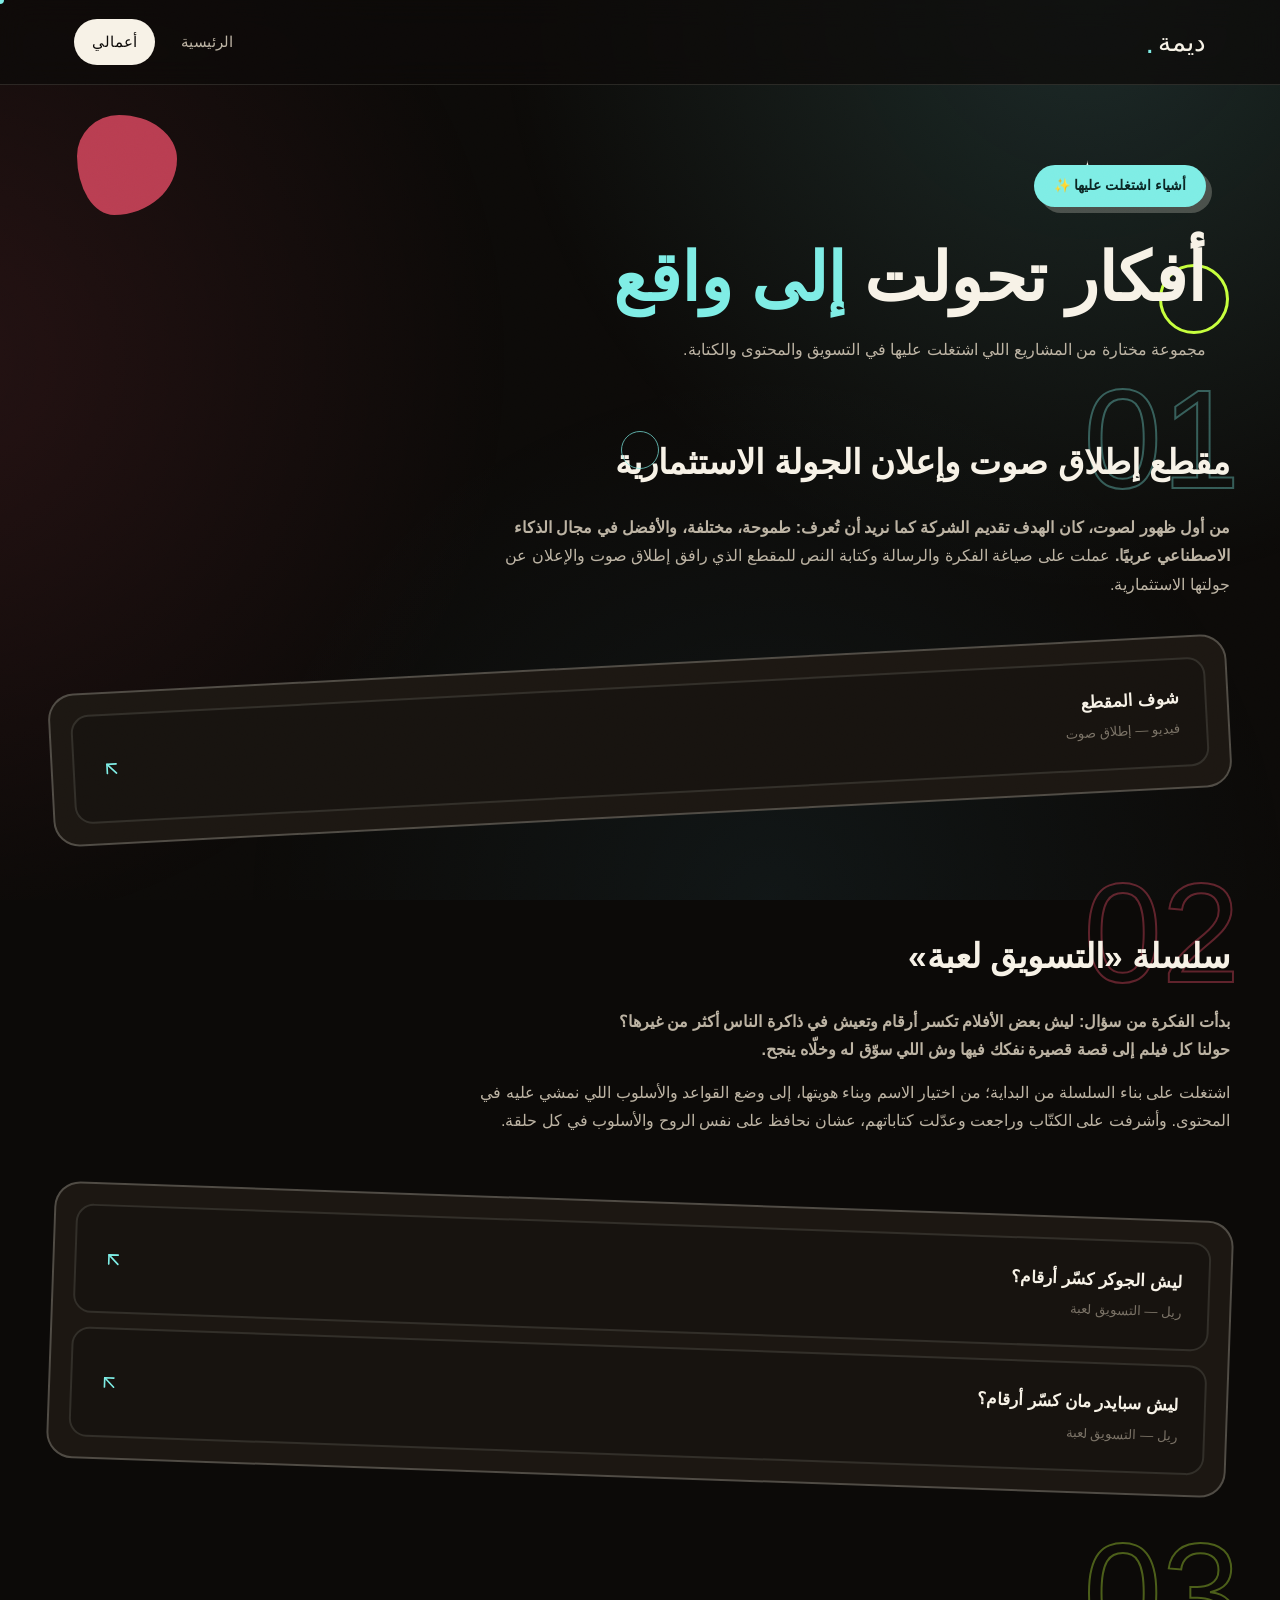
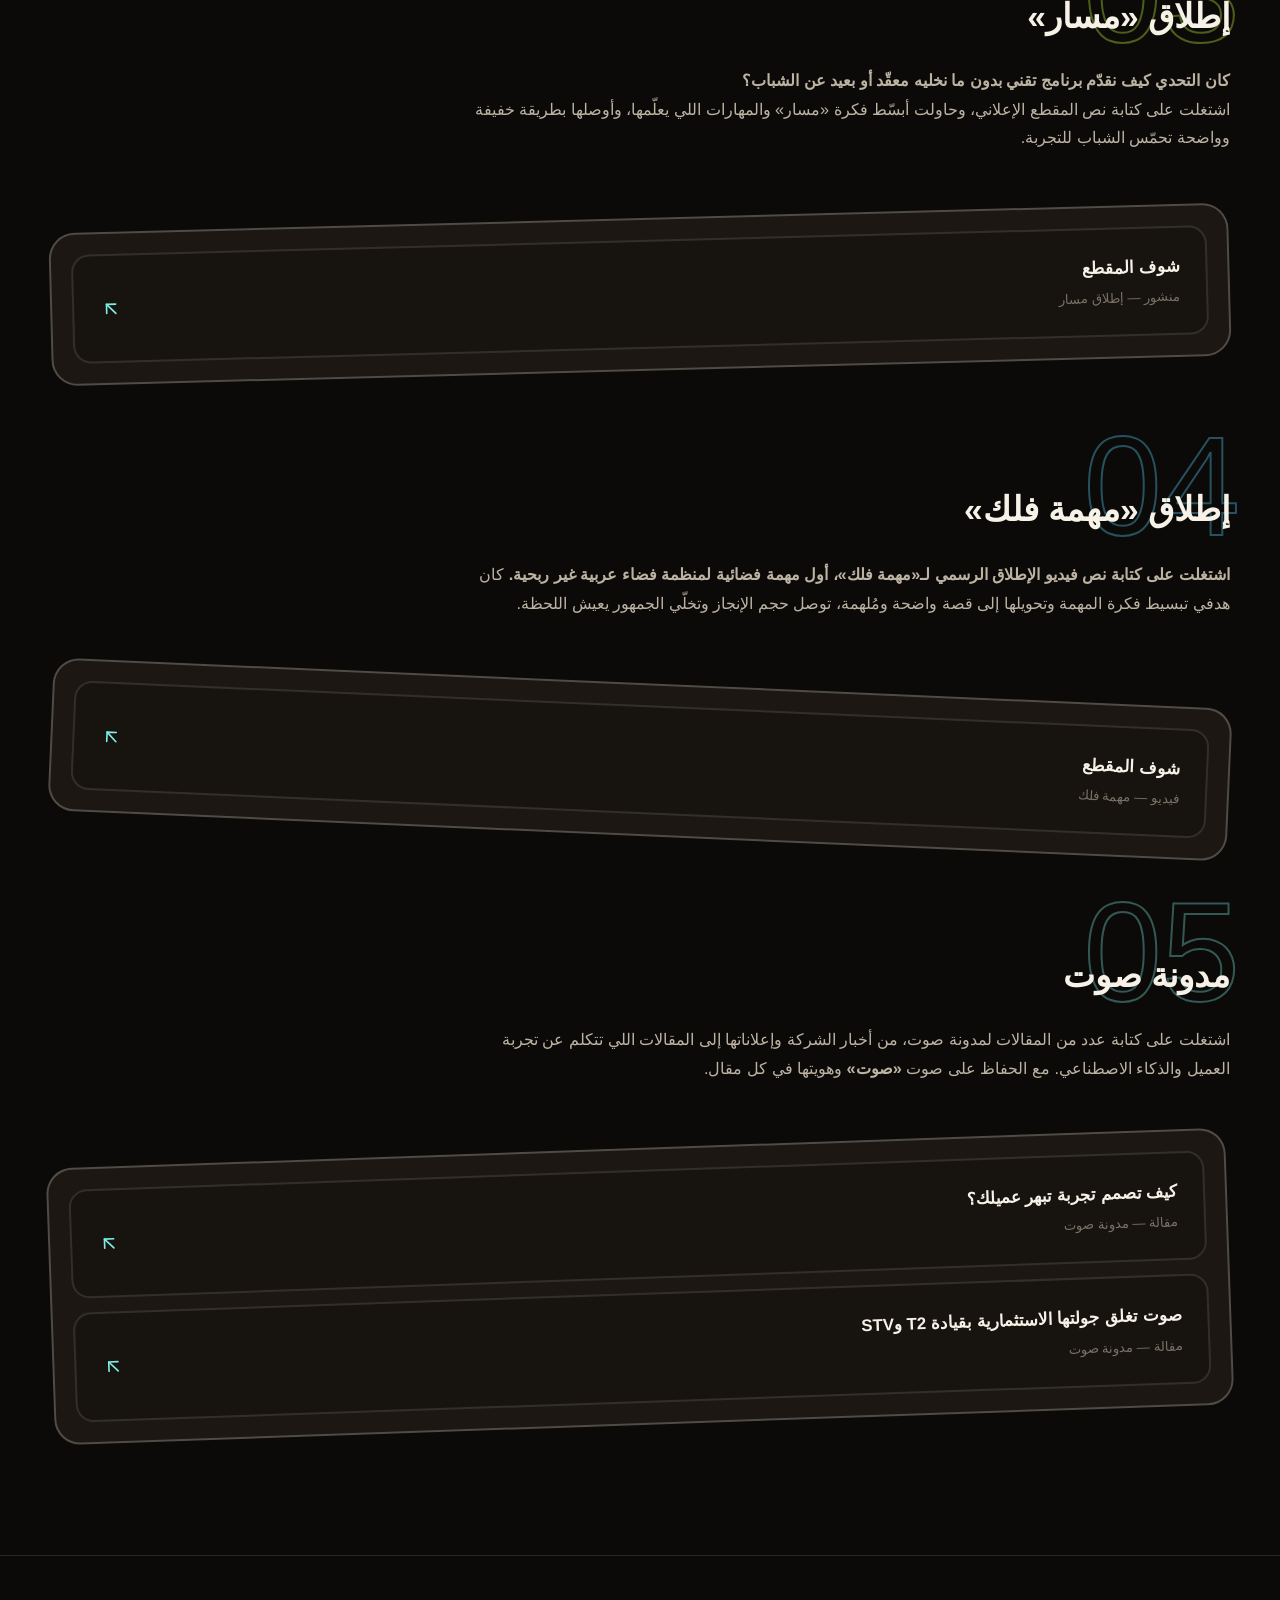
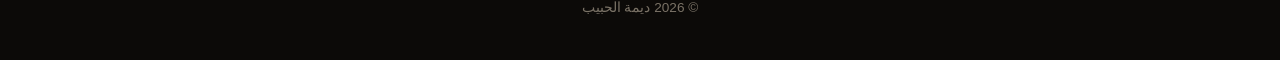
==== projects.html @ 854981ee "Add files via upload" ====
<!DOCTYPE html>
<html lang="ar" dir="rtl">
<head>
  <meta charset="UTF-8" />
  <meta name="viewport" content="width=device-width, initial-scale=1.0" />
  <title>أعمالي — ديمة الحبيب</title>
  <meta name="description" content="أشياء اشتغلت عليها — أعمال ومشاريع ديمة الحبيب في التسويق والمحتوى." />
  <link rel="stylesheet" href="css/style.css" />
</head>
<body>

  <nav class="site-nav">
    <div class="container">
      <a href="index.html" class="brand">ديمة<span class="dot">.</span></a>
      <div class="nav-links">
        <a href="index.html">الرئيسية</a>
        <a href="projects.html" class="active">أعمالي</a>
      </div>
    </div>
  </nav>

  <header class="page-header">
    <div class="shape-layer">
      <div class="shape-wrap" data-depth="16" style="top:10%; inset-inline-end:6%;">
        <div class="shape shape-blob" style="width:100px;height:100px;background:var(--pink);opacity:.7;"></div>
      </div>
      <div class="shape-wrap" data-depth="-12" style="top:60%; inset-inline-start:4%;">
        <div class="shape shape-ring" style="width:70px;height:70px;color:var(--lime);"></div>
      </div>
      <div class="shape-wrap" data-depth="20" style="top:20%; inset-inline-start:14%;">
        <div class="shape shape-star" style="font-family:'Handcrafts',sans-serif; font-size:2rem; color:var(--gold);">✦</div>
      </div>
    </div>
    <div class="container">
      <div class="eyebrow reveal">أشياء اشتغلت عليها ✨</div>
      <h1 class="reveal">أفكار تحولت <span class="accent-word">إلى واقع</span></h1>
      <p class="reveal">مجموعة مختارة من المشاريع اللي اشتغلت عليها في التسويق والمحتوى والكتابة.</p>
    </div>
  </header>

  <main class="projects-list container">

    <!-- 1: صوت launch -->
    <article class="project-card reveal">
      <span class="project-index">01</span>
      <div class="project-body">
        <h2 class="project-title">مقطع إطلاق صوت وإعلان الجولة الاستثمارية</h2>
        <p class="project-desc"><strong>من أول ظهور لصوت، كان الهدف تقديم الشركة كما نريد أن تُعرف: طموحة، مختلفة، والأفضل في مجال الذكاء الاصطناعي عربيًا.</strong> عملت على صياغة الفكرة والرسالة وكتابة النص للمقطع الذي رافق إطلاق صوت والإعلان عن جولتها الاستثمارية.</p>
      </div>
      <div class="embed-frame">
        <div class="link-cards">
          <a class="link-card" href="https://youtu.be/bXi3YapOhQ0" target="_blank" rel="noopener">
            <div>
              <div class="link-title">شوف المقطع</div>
              <div class="link-label">فيديو — إطلاق صوت</div>
            </div>
            <svg class="link-icon" viewBox="0 0 24 24" fill="none" stroke="currentColor" stroke-width="1.8" stroke-linecap="round" stroke-linejoin="round"><path d="M7 17 17 7"/><path d="M7 7h10v10"/></svg>
          </a>
        </div>
      </div>
    </article>

    <!-- 2: التسويق لعبة -->
    <article class="project-card reveal">
      <span class="project-index">02</span>
      <div class="project-body">
        <h2 class="project-title">سلسلة «التسويق لعبة»</h2>
        <p class="project-desc"><strong>بدأت الفكرة من سؤال: ليش بعض الأفلام تكسر أرقام وتعيش في ذاكرة الناس أكثر من غيرها؟<br />حولنا كل فيلم إلى قصة قصيرة نفكك فيها وش اللي سوّق له وخلّاه ينجح.</strong></p>
        <p class="project-desc">اشتغلت على بناء السلسلة من البداية؛ من اختيار الاسم وبناء هويتها، إلى وضع القواعد والأسلوب اللي نمشي عليه في المحتوى. وأشرفت على الكتّاب وراجعت وعدّلت كتاباتهم، عشان نحافظ على نفس الروح والأسلوب في كل حلقة.</p>
      </div>
      <div class="embed-frame">
        <div class="link-cards">
          <a class="link-card" href="https://www.instagram.com/makhrajsa/reel/DW60jWRjCCx/" target="_blank" rel="noopener">
            <div>
              <div class="link-title">ليش الجوكر كسّر أرقام؟</div>
              <div class="link-label">ريل — التسويق لعبة</div>
            </div>
            <svg class="link-icon" viewBox="0 0 24 24" fill="none" stroke="currentColor" stroke-width="1.8" stroke-linecap="round" stroke-linejoin="round"><path d="M7 17 17 7"/><path d="M7 7h10v10"/></svg>
          </a>
          <a class="link-card" href="https://www.instagram.com/reel/DYsIWjMstiy/" target="_blank" rel="noopener">
            <div>
              <div class="link-title">ليش سبايدر مان كسّر أرقام؟</div>
              <div class="link-label">ريل — التسويق لعبة</div>
            </div>
            <svg class="link-icon" viewBox="0 0 24 24" fill="none" stroke="currentColor" stroke-width="1.8" stroke-linecap="round" stroke-linejoin="round"><path d="M7 17 17 7"/><path d="M7 7h10v10"/></svg>
          </a>
        </div>
      </div>
    </article>

    <!-- 3: مسار -->
    <article class="project-card reveal">
      <span class="project-index">03</span>
      <div class="project-body">
        <h2 class="project-title">إطلاق «مسار»</h2>
        <p class="project-desc"><strong>كان التحدي كيف نقدّم برنامج تقني بدون ما نخليه معقّد أو بعيد عن الشباب؟</strong><br />اشتغلت على كتابة نص المقطع الإعلاني، وحاولت أبسّط فكرة «مسار» والمهارات اللي يعلّمها، وأوصلها بطريقة خفيفة وواضحة تحمّس الشباب للتجربة.</p>
      </div>
      <div class="embed-frame">
        <div class="link-cards">
          <a class="link-card" href="https://x.com/devWithSANI/status/1844779348592648451" target="_blank" rel="noopener">
            <div>
              <div class="link-title">شوف المقطع</div>
              <div class="link-label">منشور — إطلاق مسار</div>
            </div>
            <svg class="link-icon" viewBox="0 0 24 24" fill="none" stroke="currentColor" stroke-width="1.8" stroke-linecap="round" stroke-linejoin="round"><path d="M7 17 17 7"/><path d="M7 7h10v10"/></svg>
          </a>
        </div>
      </div>
    </article>

    <!-- 4: مهمة فلك -->
    <article class="project-card reveal">
      <span class="project-index">04</span>
      <div class="project-body">
        <h2 class="project-title">إطلاق «مهمة فلك»</h2>
        <p class="project-desc"><strong>اشتغلت على كتابة نص فيديو الإطلاق الرسمي لـ«مهمة فلك»، أول مهمة فضائية لمنظمة فضاء عربية غير ربحية.</strong> كان هدفي تبسيط فكرة المهمة وتحويلها إلى قصة واضحة ومُلهمة، توصل حجم الإنجاز وتخلّي الجمهور يعيش اللحظة.</p>
      </div>
      <div class="embed-frame">
        <div class="link-cards">
          <a class="link-card" href="https://drive.google.com/file/d/1r0atZQde7FcO2r1dvAT44qNSZ7rBFGru/view" target="_blank" rel="noopener">
            <div>
              <div class="link-title">شوف المقطع</div>
              <div class="link-label">فيديو — مهمة فلك</div>
            </div>
            <svg class="link-icon" viewBox="0 0 24 24" fill="none" stroke="currentColor" stroke-width="1.8" stroke-linecap="round" stroke-linejoin="round"><path d="M7 17 17 7"/><path d="M7 7h10v10"/></svg>
          </a>
        </div>
      </div>
    </article>

    <!-- 5: مدونة صوت -->
    <article class="project-card reveal">
      <span class="project-index">05</span>
      <div class="project-body">
        <h2 class="project-title">مدونة صوت</h2>
        <p class="project-desc">اشتغلت على كتابة عدد من المقالات لمدونة صوت، من أخبار الشركة وإعلاناتها إلى المقالات اللي تتكلم عن تجربة العميل والذكاء الاصطناعي. مع الحفاظ على صوت <strong>«صوت»</strong> وهويتها في كل مقال.</p>
      </div>
      <div class="embed-frame">
        <div class="link-cards">
          <a class="link-card" href="https://www.sawt.sa/blogs/how-do-you-design-a-customer-experience-that-truly-wows-your-audience" target="_blank" rel="noopener">
            <div>
              <div class="link-title">كيف تصمم تجربة تبهر عميلك؟</div>
              <div class="link-label">مقالة — مدونة صوت</div>
            </div>
            <svg class="link-icon" viewBox="0 0 24 24" fill="none" stroke="currentColor" stroke-width="1.8" stroke-linecap="round" stroke-linejoin="round"><path d="M7 17 17 7"/><path d="M7 7h10v10"/></svg>
          </a>
          <a class="link-card" href="https://www.sawt.sa/blogs/sawt-closes-investment-round-led-by-t2-and-stv-to-redefine-the-future-of-customer-service-in-the-region" target="_blank" rel="noopener">
            <div>
              <div class="link-title">صوت تغلق جولتها الاستثمارية بقيادة T2 وSTV</div>
              <div class="link-label">مقالة — مدونة صوت</div>
            </div>
            <svg class="link-icon" viewBox="0 0 24 24" fill="none" stroke="currentColor" stroke-width="1.8" stroke-linecap="round" stroke-linejoin="round"><path d="M7 17 17 7"/><path d="M7 7h10v10"/></svg>
          </a>
        </div>
      </div>
    </article>

  </main>

  <footer class="site-footer">
    <div class="container">© 2026 ديمة الحبيب</div>
  </footer>

  <script src="js/main.js"></script>
</body>
</html>
---- css/style.css ----
/* ===== Fonts ===== */
@font-face {
  font-family: "Handcrafts";
  src: url("../fonts/HandcraftsFont-SemiBold.otf") format("opentype");
  font-weight: 400 800;
  font-style: normal;
  font-display: swap;
}

@import url("https://fonts.googleapis.com/css2?family=IBM+Plex+Sans+Arabic:wght@300;400;500;600;700&display=swap");

/* ===== Reset ===== */
* {
  margin: 0;
  padding: 0;
  box-sizing: border-box;
}

:root {
  --bg: #0c0a08;
  --bg-alt: #17130f;
  --bg-card: #1c1712;
  --line: rgba(247, 242, 231, 0.12);
  --line-strong: rgba(247, 242, 231, 0.24);
  --fg: #f7f2e7;
  --fg-dim: #bcb3a3;
  --fg-faint: #7a7266;
  --accent: #7eede5;
  --accent-ink: #0b2624;
  --pink: #ff5470;
  --lime: #c6ff3d;
  --sky: #5ad8ff;
  --radius: 26px;
  --max-w: 1180px;
  --tilt-1: -3deg;
  --tilt-2: 2deg;
  --tilt-3: -1.5deg;
  --tilt-4: 2.5deg;
  --tilt-5: -2deg;
}

html {
  scroll-behavior: smooth;
}

body {
  background: var(--bg);
  color: var(--fg);
  font-family: "IBM Plex Sans Arabic", "Handcrafts", sans-serif;
  line-height: 1.75;
  overflow-x: hidden;
  cursor: none;
  -webkit-font-smoothing: antialiased;
}

@media (hover: none), (pointer: coarse) {
  body { cursor: auto; }
}

.display {
  font-family: "Handcrafts", "IBM Plex Sans Arabic", sans-serif;
}

/* grain texture */
body::after {
  content: "";
  position: fixed;
  inset: 0;
  z-index: 998;
  pointer-events: none;
  opacity: 0.05;
  mix-blend-mode: overlay;
  background-image: url("data:image/svg+xml;utf8,<svg xmlns='http://www.w3.org/2000/svg' width='120' height='120'><filter id='n'><feTurbulence type='fractalNoise' baseFrequency='0.9' numOctaves='2' stitchTiles='stitch'/></filter><rect width='100%25' height='100%25' filter='url(%23n)'/></svg>");
}

body::before {
  content: "";
  position: fixed;
  inset: 0;
  z-index: -1;
  background:
    radial-gradient(circle at 85% 0%, rgba(126, 237, 229, 0.14), transparent 42%),
    radial-gradient(circle at -5% 40%, rgba(255, 84, 112, 0.10), transparent 40%),
    radial-gradient(circle at 60% 100%, rgba(90, 216, 255, 0.06), transparent 45%);
  pointer-events: none;
}

a {
  color: inherit;
  text-decoration: none;
}

ul { list-style: none; }
img, video, iframe { max-width: 100%; display: block; }

.container {
  max-width: var(--max-w);
  margin: 0 auto;
  padding: 0 24px;
  position: relative;
}

/* ===== Custom cursor ===== */
.cursor-dot, .cursor-ring {
  position: fixed;
  top: 0;
  left: 0;
  pointer-events: none;
  z-index: 999;
  border-radius: 50%;
  transform: translate(-50%, -50%);
  will-change: transform;
}
.cursor-dot {
  width: 8px;
  height: 8px;
  background: var(--accent);
}
.cursor-ring {
  width: 38px;
  height: 38px;
  border: 1.5px solid var(--accent);
  transition: width 0.25s ease, height 0.25s ease, border-color 0.25s ease, opacity 0.25s ease;
  opacity: 0.7;
}
.cursor-ring.is-hover {
  width: 64px;
  height: 64px;
  border-color: var(--pink);
  opacity: 1;
}
@media (hover: none), (pointer: coarse) {
  .cursor-dot, .cursor-ring { display: none; }
}

/* ===== Floating shapes ===== */
.shape-layer {
  position: absolute;
  inset: 0;
  overflow: hidden;
  pointer-events: none;
  z-index: 0;
}
.shape-wrap {
  position: absolute;
  will-change: transform;
}
.shape {
  will-change: transform;
}
.shape-blob {
  border-radius: 42% 58% 63% 37% / 41% 44% 56% 59%;
  animation: float-blob 9s ease-in-out infinite;
}
.shape-ring {
  border-radius: 50%;
  border: 3px solid currentColor;
  animation: float-spin 16s linear infinite;
}
.shape-star {
  animation: float-wiggle 6s ease-in-out infinite;
}
@keyframes float-blob {
  0%, 100% { transform: translate(0, 0) rotate(0deg) scale(1); }
  33% { transform: translate(12px, -18px) rotate(8deg) scale(1.05); }
  66% { transform: translate(-14px, 10px) rotate(-6deg) scale(0.97); }
}
@keyframes float-spin {
  from { transform: rotate(0deg); }
  to { transform: rotate(360deg); }
}
@keyframes float-wiggle {
  0%, 100% { transform: rotate(0deg) translateY(0); }
  50% { transform: rotate(14deg) translateY(-10px); }
}

/* ===== Nav ===== */
.site-nav {
  position: sticky;
  top: 0;
  z-index: 50;
  backdrop-filter: blur(14px);
  background: rgba(12, 10, 8, 0.75);
  border-bottom: 1px solid var(--line);
}
.site-nav .container {
  display: flex;
  align-items: center;
  justify-content: space-between;
  height: 84px;
}
.brand {
  font-family: "Handcrafts", sans-serif;
  font-size: 1.6rem;
  display: inline-flex;
  align-items: center;
  gap: 4px;
  transition: transform 0.35s cubic-bezier(0.34, 1.56, 0.64, 1);
}
.brand:hover { transform: rotate(-6deg) scale(1.08); }
.brand .dot {
  color: var(--accent);
  font-size: 1.9rem;
  line-height: 0;
}
.nav-links {
  display: flex;
  align-items: center;
  gap: 8px;
  font-size: 0.95rem;
}
.nav-links a {
  position: relative;
  padding: 10px 18px;
  border-radius: 999px;
  color: var(--fg-dim);
  transition: color 0.25s ease, background 0.25s ease, transform 0.25s ease;
  display: inline-block;
}
.nav-links a:hover {
  color: var(--bg);
  background: var(--accent);
  transform: rotate(-2deg);
}
.nav-links a.active {
  color: var(--bg);
  background: var(--fg);
}

/* ===== Hero ===== */
.hero {
  position: relative;
  padding: 90px 0 40px;
  isolation: isolate;
}
.hero-inner {
  max-width: 900px;
}
.eyebrow {
  display: inline-flex;
  align-items: center;
  gap: 10px;
  font-size: 0.85rem;
  color: var(--accent-ink);
  background: var(--accent);
  padding: 9px 20px;
  border-radius: 999px;
  margin-bottom: 32px;
  font-weight: 600;
  transform: rotate(-3deg);
  box-shadow: 6px 6px 0 var(--line-strong);
}

.hero h1 {
  font-family: "Handcrafts", sans-serif;
  font-size: clamp(2.4rem, 7.2vw, 5.6rem);
  line-height: 1.18;
  letter-spacing: -0.01em;
  text-wrap: balance;
  position: relative;
  z-index: 1;
}
.hero h1 .line-name {
  display: block;
  color: var(--fg);
}
.hero h1 .line-2 {
  display: block;
  color: var(--accent);
  font-size: clamp(1.5rem, 4vw, 2.6rem);
  margin-top: 10px;
}

.hero-sub {
  margin-top: 34px;
  font-size: clamp(1.02rem, 1.6vw, 1.2rem);
  color: var(--fg-dim);
  max-width: 700px;
  font-weight: 300;
  position: relative;
  z-index: 1;
}
.hero-sub strong {
  color: var(--fg);
  font-weight: 600;
}

.hero-actions {
  margin-top: 46px;
  display: flex;
  flex-wrap: wrap;
  gap: 20px;
  position: relative;
  z-index: 1;
}

.btn {
  display: inline-flex;
  align-items: center;
  gap: 12px;
  padding: 18px 34px;
  border-radius: 999px;
  font-size: 1.02rem;
  font-weight: 600;
  transition: transform 0.3s cubic-bezier(0.34, 1.56, 0.64, 1), box-shadow 0.3s ease, background 0.3s ease, color 0.3s ease;
  border: 2.5px solid var(--fg);
  cursor: pointer;
}
.btn-primary {
  background: var(--accent);
  color: var(--accent-ink);
  border-color: var(--accent);
}
.btn-secondary {
  background: transparent;
  color: var(--fg);
}
.btn:hover {
  transform: translateY(-4px) rotate(-2deg);
  box-shadow: 7px 9px 0 var(--pink);
}
.btn-primary:hover { box-shadow: 7px 9px 0 var(--fg); }
.btn svg {
  width: 20px;
  height: 20px;
  flex-shrink: 0;
  transition: transform 0.3s ease;
}
.btn:hover svg { transform: translateX(-4px) rotate(-8deg); }

/* ===== Skills sticker cloud ===== */
/* ===== Closing ===== */
.closing {
  padding: 130px 0 70px;
  border-top: 2px solid var(--line);
  text-align: center;
  position: relative;
  overflow: hidden;
}
.closing h2 {
  font-family: "Handcrafts", sans-serif;
  font-size: clamp(1.9rem, 5vw, 3.2rem);
  margin-bottom: 40px;
  position: relative;
  z-index: 1;
}
.closing h2 .accent-word {
  color: var(--accent);
  display: inline-block;
  transform: rotate(-2deg);
}

.contact-row {
  display: flex;
  flex-wrap: wrap;
  justify-content: center;
  gap: 20px;
  position: relative;
  z-index: 1;
}
.contact-pill {
  display: inline-flex;
  align-items: center;
  gap: 12px;
  padding: 16px 30px;
  border: 2.5px solid var(--fg);
  border-radius: 999px;
  font-size: 1rem;
  font-weight: 600;
  transition: transform 0.3s cubic-bezier(0.34, 1.56, 0.64, 1), background 0.3s ease, color 0.3s ease, box-shadow 0.3s ease;
  direction: ltr;
}
.contact-pill:nth-child(1) { transform: rotate(-2deg); }
.contact-pill:nth-child(2) { transform: rotate(2deg); }
.contact-pill:hover {
  background: var(--fg);
  color: var(--bg);
  transform: rotate(0deg) translateY(-4px) scale(1.04);
  box-shadow: 6px 8px 0 var(--pink);
}
.contact-pill svg { width: 18px; height: 18px; }

footer.site-footer {
  padding: 40px 0;
  text-align: center;
  color: var(--fg-faint);
  font-size: 0.85rem;
  border-top: 1px solid var(--line);
}

/* ===== Reveal animation ===== */
.reveal {
  opacity: 0;
  transform: translateY(40px) rotate(-1.5deg) scale(0.96);
  transition: opacity 0.75s cubic-bezier(0.16, 1, 0.3, 1), transform 0.75s cubic-bezier(0.16, 1, 0.3, 1);
}
.reveal.in-view {
  opacity: 1;
  transform: translateY(0) rotate(0deg) scale(1);
}

/* ===== Projects page ===== */
.page-header {
  padding: 80px 0 20px;
  position: relative;
}
.page-header h1 {
  font-family: "Handcrafts", sans-serif;
  font-size: clamp(2.2rem, 6vw, 4.2rem);
  line-height: 1.15;
  position: relative;
  z-index: 1;
}
.page-header h1 .accent-word { color: var(--accent); }
.page-header p {
  margin-top: 20px;
  color: var(--fg-dim);
  max-width: 640px;
  font-weight: 300;
  position: relative;
  z-index: 1;
}

.projects-list {
  padding: 50px 0 130px;
  display: flex;
  flex-direction: column;
  gap: 110px;
}

.project-card {
  position: relative;
  display: grid;
  grid-template-columns: 1fr;
  gap: 30px;
}

.project-index {
  position: absolute;
  top: -64px;
  inset-inline-start: -10px;
  font-family: "Handcrafts", sans-serif;
  font-size: clamp(4.5rem, 11vw, 9rem);
  line-height: 1;
  color: transparent;
  -webkit-text-stroke: 2px var(--line-strong);
  z-index: 0;
  pointer-events: none;
  user-select: none;
}
.project-card:nth-child(5n+1) .project-index { -webkit-text-stroke-color: rgba(126, 237, 229, 0.35); }
.project-card:nth-child(5n+2) .project-index { -webkit-text-stroke-color: rgba(255,84,112,0.35); }
.project-card:nth-child(5n+3) .project-index { -webkit-text-stroke-color: rgba(198,255,61,0.35); }
.project-card:nth-child(5n+4) .project-index { -webkit-text-stroke-color: rgba(90,216,255,0.35); }
.project-card:nth-child(5n+5) .project-index { -webkit-text-stroke-color: rgba(126, 237, 229, 0.35); }

.project-body { position: relative; z-index: 1; }

.project-title {
  font-family: "Handcrafts", sans-serif;
  font-size: clamp(1.5rem, 3vw, 2.1rem);
  margin-bottom: 20px;
}

.project-desc {
  color: var(--fg-dim);
  font-size: 1.02rem;
  max-width: 760px;
  font-weight: 300;
  margin-bottom: 36px;
}
.project-desc + .project-desc { margin-top: -22px; }

.embed-frame {
  background: var(--bg-card);
  border: 2.5px solid var(--line-strong);
  border-radius: var(--radius);
  padding: 20px;
  position: relative;
  z-index: 1;
  transition: transform 0.4s cubic-bezier(0.34, 1.56, 0.64, 1), box-shadow 0.4s ease, border-color 0.4s ease;
}
.project-card:nth-child(5n+1) .embed-frame { transform: rotate(var(--tilt-1)); }
.project-card:nth-child(5n+2) .embed-frame { transform: rotate(var(--tilt-2)); }
.project-card:nth-child(5n+3) .embed-frame { transform: rotate(var(--tilt-3)); }
.project-card:nth-child(5n+4) .embed-frame { transform: rotate(var(--tilt-4)); }
.project-card:nth-child(5n+5) .embed-frame { transform: rotate(var(--tilt-5)); }
.embed-frame:hover {
  transform: rotate(0deg) scale(1.015);
  border-color: var(--accent);
  box-shadow: 10px 14px 0 var(--line-strong);
}

.link-cards {
  display: flex;
  flex-direction: column;
  gap: 14px;
}

.link-card {
  display: flex;
  align-items: center;
  justify-content: space-between;
  gap: 16px;
  padding: 24px 26px;
  border-radius: 18px;
  background: var(--bg-alt);
  border: 2px solid var(--line);
  transition: border-color 0.25s ease, background 0.25s ease, transform 0.25s cubic-bezier(0.34, 1.56, 0.64, 1);
}
.link-card:hover {
  border-color: var(--accent);
  background: rgba(126, 237, 229, 0.08);
  transform: translateX(-6px) scale(1.01);
}
.link-card .link-title {
  font-weight: 600;
  color: var(--fg);
  font-size: 1.05rem;
}
.link-card .link-label {
  font-size: 0.82rem;
  color: var(--fg-faint);
  margin-top: 5px;
}
.link-card .link-icon {
  width: 22px;
  height: 22px;
  color: var(--accent);
  flex-shrink: 0;
  transform: scaleX(-1);
  transition: transform 0.3s ease;
}
.link-card:hover .link-icon { transform: scaleX(-1) translateX(-4px) rotate(-10deg); }

.video-embed {
  position: relative;
  width: 100%;
  padding-top: 56.25%;
  border-radius: 14px;
  overflow: hidden;
  background: #000;
}
.video-embed iframe { position: absolute; inset: 0; width: 100%; height: 100%; border: 0; }

.drive-embed {
  position: relative;
  width: 100%;
  padding-top: 75%;
  border-radius: 14px;
  overflow: hidden;
  background: #000;
}
.drive-embed iframe { position: absolute; inset: 0; width: 100%; height: 100%; border: 0; }

.social-embeds {
  display: grid;
  grid-template-columns: 1fr 1fr;
  gap: 20px;
}
.social-embed-item {
  background: var(--bg-alt);
  border-radius: 14px;
  overflow: hidden;
  display: flex;
  justify-content: center;
  padding: 10px;
}
.tweet-embed-wrap { display: flex; justify-content: center; min-height: 60px; }
.social-embed-item blockquote a,
.tweet-embed-wrap blockquote a {
  color: var(--accent);
  font-size: 0.9rem;
  text-decoration: underline;
}

/* ===== Responsive ===== */
@media (max-width: 720px) {
  .social-embeds { grid-template-columns: 1fr; }
  .btn { width: 100%; justify-content: center; }
  .hero-actions { flex-direction: column; }
  .contact-row { flex-direction: column; align-items: center; }
  .project-index { top: -40px; font-size: clamp(3.2rem, 18vw, 5rem); }
  .projects-list { gap: 90px; }
}

@media (prefers-reduced-motion: reduce) {
  .reveal { opacity: 1; transform: none; transition: none; }
  .shape { animation: none !important; }
  html { scroll-behavior: auto; }
  .cursor-dot, .cursor-ring { display: none; }
  body { cursor: auto; }
}
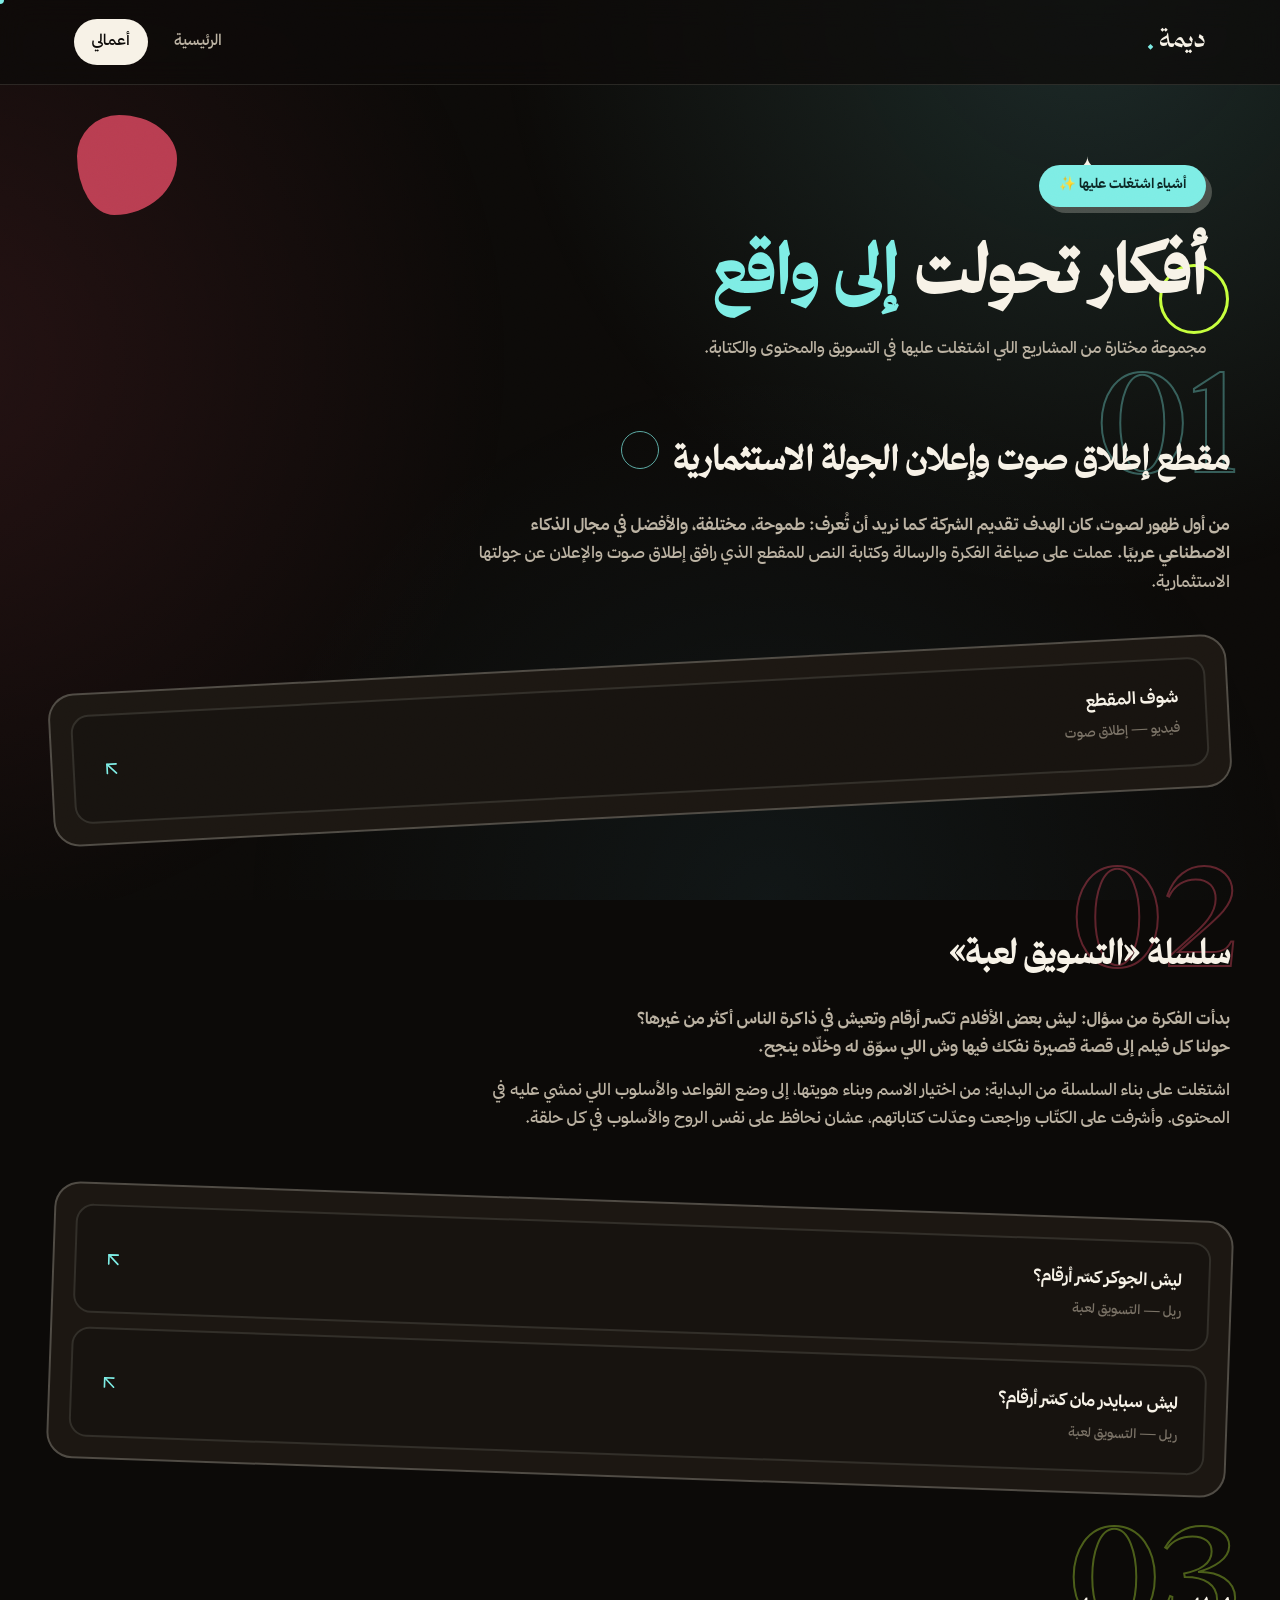
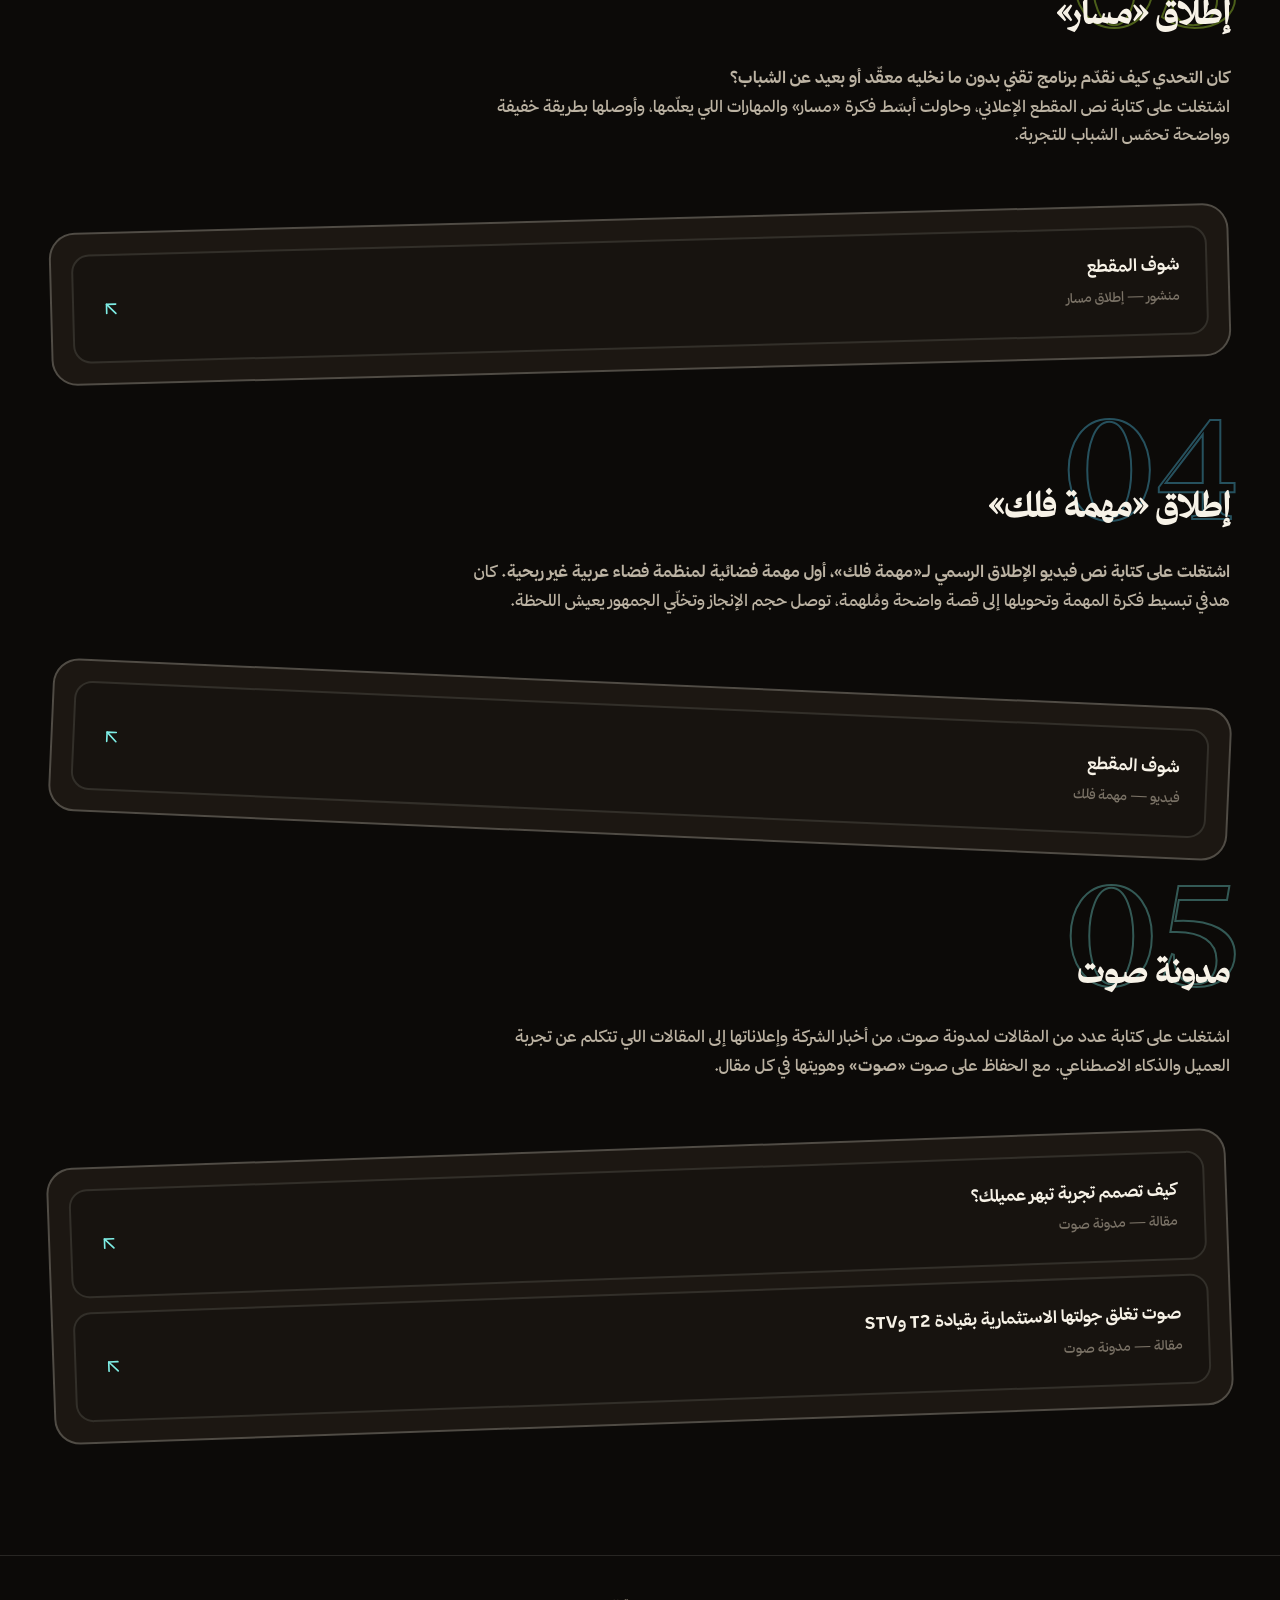
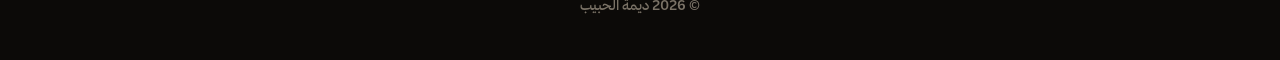
==== commit be4b0321: "Replace Handcrafts/IBM Plex Sans Arabic with Thmanyah fonts Thmanyah Serif Display now carries all h" ====
--- a/projects.html
+++ b/projects.html
@@ -28,7 +28,7 @@
         <div class="shape shape-ring" style="width:70px;height:70px;color:var(--lime);"></div>
       </div>
       <div class="shape-wrap" data-depth="20" style="top:20%; inset-inline-start:14%;">
-        <div class="shape shape-star" style="font-family:'Handcrafts',sans-serif; font-size:2rem; color:var(--gold);">✦</div>
+        <div class="shape shape-star" style="font-family:'Thmanyah Sans',sans-serif; font-size:2rem; color:var(--gold);">✦</div>
       </div>
     </div>
     <div class="container">
--- a/css/style.css
+++ b/css/style.css
@@ -1,13 +1,39 @@
 /* ===== Fonts ===== */
 @font-face {
-  font-family: "Handcrafts";
-  src: url("../fonts/HandcraftsFont-SemiBold.otf") format("opentype");
-  font-weight: 400 800;
+  font-family: "Thmanyah Sans";
+  src: url("../fonts/ThmanyahSans-Medium.otf") format("opentype");
+  font-weight: 500;
   font-style: normal;
   font-display: swap;
 }
-
-@import url("https://fonts.googleapis.com/css2?family=IBM+Plex+Sans+Arabic:wght@300;400;500;600;700&display=swap");
+@font-face {
+  font-family: "Thmanyah Sans";
+  src: url("../fonts/ThmanyahSans-Bold.otf") format("opentype");
+  font-weight: 700;
+  font-style: normal;
+  font-display: swap;
+}
+@font-face {
+  font-family: "Thmanyah Sans";
+  src: url("../fonts/ThmanyahSans-Black.otf") format("opentype");
+  font-weight: 900;
+  font-style: normal;
+  font-display: swap;
+}
+@font-face {
+  font-family: "Thmanyah Serif Display";
+  src: url("../fonts/ThmanyahSerifDisplay-Regular.otf") format("opentype");
+  font-weight: 400;
+  font-style: normal;
+  font-display: swap;
+}
+@font-face {
+  font-family: "Thmanyah Serif Display";
+  src: url("../fonts/ThmanyahSerifDisplay-Medium.otf") format("opentype");
+  font-weight: 500;
+  font-style: normal;
+  font-display: swap;
+}
 
 /* ===== Reset ===== */
 * {
@@ -46,7 +72,8 @@
 body {
   background: var(--bg);
   color: var(--fg);
-  font-family: "IBM Plex Sans Arabic", "Handcrafts", sans-serif;
+  font-family: "Thmanyah Sans", sans-serif;
+  font-weight: 500;
   line-height: 1.75;
   overflow-x: hidden;
   cursor: none;
@@ -58,7 +85,7 @@
 }
 
 .display {
-  font-family: "Handcrafts", "IBM Plex Sans Arabic", sans-serif;
+  font-family: "Thmanyah Serif Display", serif;
 }
 
 /* grain texture */
@@ -190,7 +217,7 @@
   height: 84px;
 }
 .brand {
-  font-family: "Handcrafts", sans-serif;
+  font-family: "Thmanyah Serif Display", serif;
   font-size: 1.6rem;
   display: inline-flex;
   align-items: center;
@@ -252,7 +279,7 @@
 }
 
 .hero h1 {
-  font-family: "Handcrafts", sans-serif;
+  font-family: "Thmanyah Serif Display", serif;
   font-size: clamp(2.4rem, 7.2vw, 5.6rem);
   line-height: 1.18;
   letter-spacing: -0.01em;
@@ -276,7 +303,6 @@
   font-size: clamp(1.02rem, 1.6vw, 1.2rem);
   color: var(--fg-dim);
   max-width: 700px;
-  font-weight: 300;
   position: relative;
   z-index: 1;
 }
@@ -338,7 +364,7 @@
   overflow: hidden;
 }
 .closing h2 {
-  font-family: "Handcrafts", sans-serif;
+  font-family: "Thmanyah Serif Display", serif;
   font-size: clamp(1.9rem, 5vw, 3.2rem);
   margin-bottom: 40px;
   position: relative;
@@ -372,6 +398,7 @@
 }
 .contact-pill:nth-child(1) { transform: rotate(-2deg); }
 .contact-pill:nth-child(2) { transform: rotate(2deg); }
+.contact-pill:nth-child(3) { transform: rotate(-1.5deg); }
 .contact-pill:hover {
   background: var(--fg);
   color: var(--bg);
@@ -405,7 +432,7 @@
   position: relative;
 }
 .page-header h1 {
-  font-family: "Handcrafts", sans-serif;
+  font-family: "Thmanyah Serif Display", serif;
   font-size: clamp(2.2rem, 6vw, 4.2rem);
   line-height: 1.15;
   position: relative;
@@ -416,7 +443,6 @@
   margin-top: 20px;
   color: var(--fg-dim);
   max-width: 640px;
-  font-weight: 300;
   position: relative;
   z-index: 1;
 }
@@ -439,7 +465,7 @@
   position: absolute;
   top: -64px;
   inset-inline-start: -10px;
-  font-family: "Handcrafts", sans-serif;
+  font-family: "Thmanyah Serif Display", serif;
   font-size: clamp(4.5rem, 11vw, 9rem);
   line-height: 1;
   color: transparent;
@@ -457,7 +483,7 @@
 .project-body { position: relative; z-index: 1; }
 
 .project-title {
-  font-family: "Handcrafts", sans-serif;
+  font-family: "Thmanyah Serif Display", serif;
   font-size: clamp(1.5rem, 3vw, 2.1rem);
   margin-bottom: 20px;
 }
@@ -466,7 +492,6 @@
   color: var(--fg-dim);
   font-size: 1.02rem;
   max-width: 760px;
-  font-weight: 300;
   margin-bottom: 36px;
 }
 .project-desc + .project-desc { margin-top: -22px; }
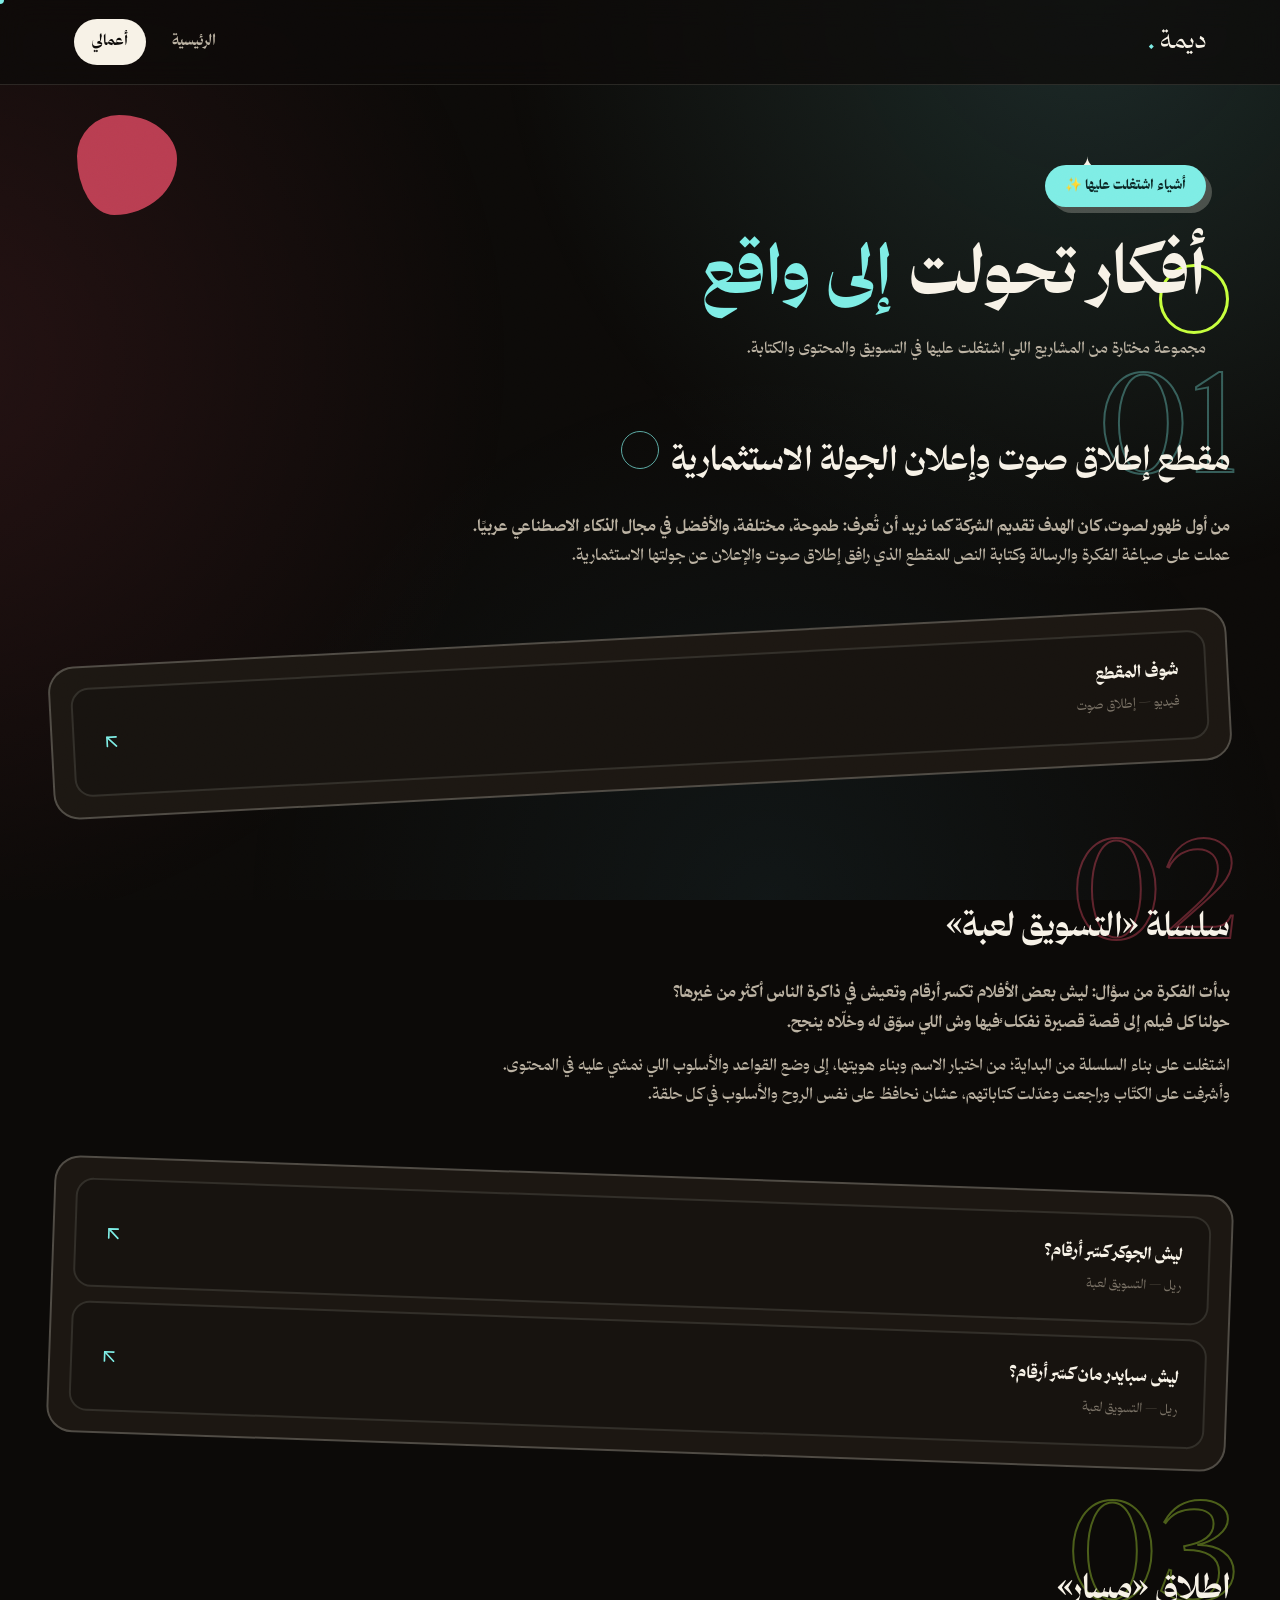
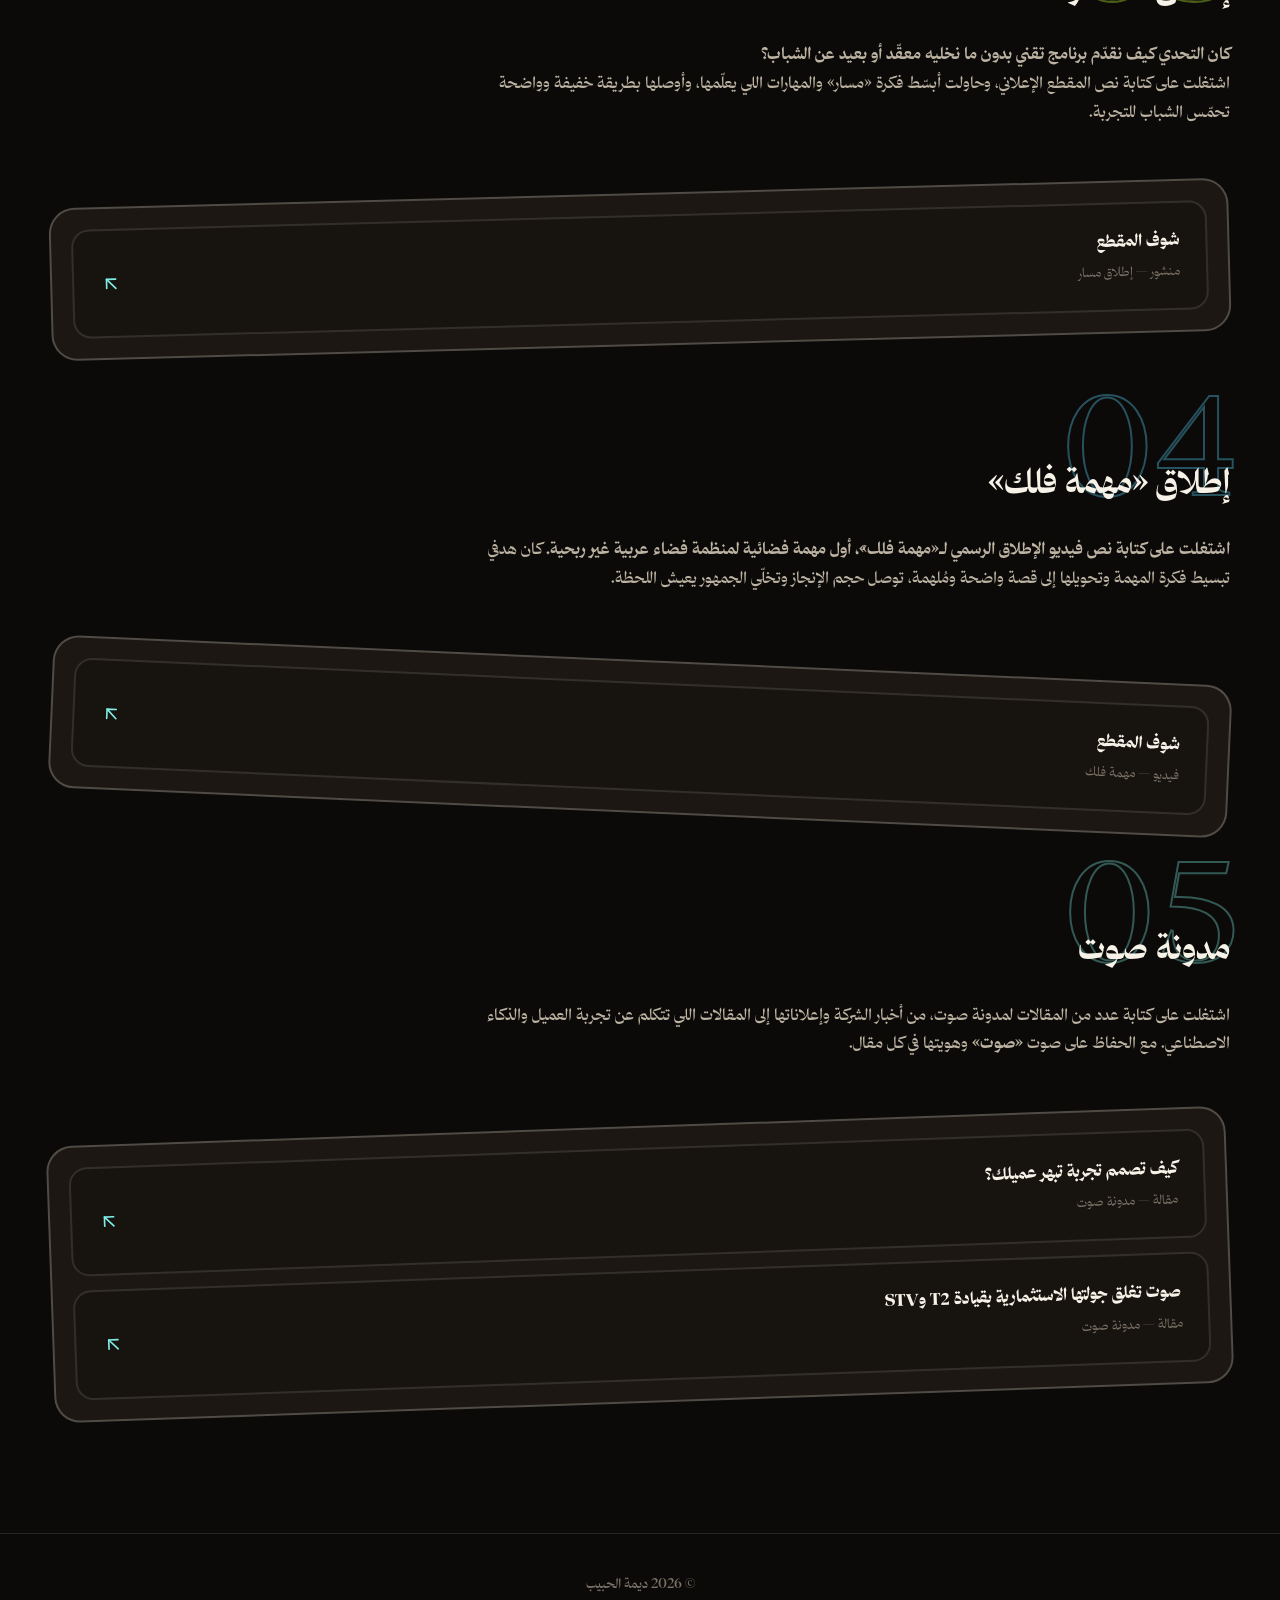
==== commit 6423b0ca: "Use Thmanyah Serif Display for all regular text, not just headlines Removes Thmanyah Sans entirely (" ====
--- a/projects.html
+++ b/projects.html
@@ -28,7 +28,7 @@
         <div class="shape shape-ring" style="width:70px;height:70px;color:var(--lime);"></div>
       </div>
       <div class="shape-wrap" data-depth="20" style="top:20%; inset-inline-start:14%;">
-        <div class="shape shape-star" style="font-family:'Thmanyah Sans',sans-serif; font-size:2rem; color:var(--gold);">✦</div>
+        <div class="shape shape-star" style="font-family:'Thmanyah Serif Display',serif; font-size:2rem; color:var(--gold);">✦</div>
       </div>
     </div>
     <div class="container">
--- a/css/style.css
+++ b/css/style.css
@@ -1,25 +1,4 @@
 /* ===== Fonts ===== */
-@font-face {
-  font-family: "Thmanyah Sans";
-  src: url("../fonts/ThmanyahSans-Medium.otf") format("opentype");
-  font-weight: 500;
-  font-style: normal;
-  font-display: swap;
-}
-@font-face {
-  font-family: "Thmanyah Sans";
-  src: url("../fonts/ThmanyahSans-Bold.otf") format("opentype");
-  font-weight: 700;
-  font-style: normal;
-  font-display: swap;
-}
-@font-face {
-  font-family: "Thmanyah Sans";
-  src: url("../fonts/ThmanyahSans-Black.otf") format("opentype");
-  font-weight: 900;
-  font-style: normal;
-  font-display: swap;
-}
 @font-face {
   font-family: "Thmanyah Serif Display";
   src: url("../fonts/ThmanyahSerifDisplay-Regular.otf") format("opentype");
@@ -31,6 +10,34 @@
   font-family: "Thmanyah Serif Display";
   src: url("../fonts/ThmanyahSerifDisplay-Medium.otf") format("opentype");
   font-weight: 500;
+  font-style: normal;
+  font-display: swap;
+}
+@font-face {
+  font-family: "Thmanyah Serif Display";
+  src: url("../fonts/ThmanyahSerifDisplay-Bold.otf") format("opentype");
+  font-weight: 700;
+  font-style: normal;
+  font-display: swap;
+}
+@font-face {
+  font-family: "Thmanyah Serif Display";
+  src: url("../fonts/ThmanyahSerifDisplay-Black.otf") format("opentype");
+  font-weight: 900;
+  font-style: normal;
+  font-display: swap;
+}
+@font-face {
+  font-family: "Thmanyah Serif Text";
+  src: url("../fonts/ThmanyahSerifText-Bold.otf") format("opentype");
+  font-weight: 700;
+  font-style: normal;
+  font-display: swap;
+}
+@font-face {
+  font-family: "Thmanyah Serif Text";
+  src: url("../fonts/ThmanyahSerifText-Black.otf") format("opentype");
+  font-weight: 900;
   font-style: normal;
   font-display: swap;
 }
@@ -72,12 +79,17 @@
 body {
   background: var(--bg);
   color: var(--fg);
-  font-family: "Thmanyah Sans", sans-serif;
-  font-weight: 500;
+  font-family: "Thmanyah Serif Display", serif;
+  font-weight: 400;
   line-height: 1.75;
   overflow-x: hidden;
   cursor: none;
   -webkit-font-smoothing: antialiased;
+}
+
+strong, b {
+  font-family: "Thmanyah Serif Text", "Thmanyah Serif Display", serif;
+  font-weight: 700;
 }
 
 @media (hover: none), (pointer: coarse) {
@@ -241,6 +253,7 @@
   padding: 10px 18px;
   border-radius: 999px;
   color: var(--fg-dim);
+  font-weight: 700;
   transition: color 0.25s ease, background 0.25s ease, transform 0.25s ease;
   display: inline-block;
 }
@@ -273,7 +286,7 @@
   padding: 9px 20px;
   border-radius: 999px;
   margin-bottom: 32px;
-  font-weight: 600;
+  font-weight: 900;
   transform: rotate(-3deg);
   box-shadow: 6px 6px 0 var(--line-strong);
 }
@@ -303,12 +316,9 @@
   font-size: clamp(1.02rem, 1.6vw, 1.2rem);
   color: var(--fg-dim);
   max-width: 700px;
-  position: relative;
-  z-index: 1;
-}
-.hero-sub strong {
-  color: var(--fg);
-  font-weight: 600;
+  font-weight: 500;
+  position: relative;
+  z-index: 1;
 }
 
 .hero-actions {
@@ -327,7 +337,7 @@
   padding: 18px 34px;
   border-radius: 999px;
   font-size: 1.02rem;
-  font-weight: 600;
+  font-weight: 900;
   transition: transform 0.3s cubic-bezier(0.34, 1.56, 0.64, 1), box-shadow 0.3s ease, background 0.3s ease, color 0.3s ease;
   border: 2.5px solid var(--fg);
   cursor: pointer;
@@ -392,7 +402,7 @@
   border: 2.5px solid var(--fg);
   border-radius: 999px;
   font-size: 1rem;
-  font-weight: 600;
+  font-weight: 900;
   transition: transform 0.3s cubic-bezier(0.34, 1.56, 0.64, 1), background 0.3s ease, color 0.3s ease, box-shadow 0.3s ease;
   direction: ltr;
 }
@@ -412,6 +422,7 @@
   text-align: center;
   color: var(--fg-faint);
   font-size: 0.85rem;
+  font-weight: 500;
   border-top: 1px solid var(--line);
 }
 
@@ -443,6 +454,7 @@
   margin-top: 20px;
   color: var(--fg-dim);
   max-width: 640px;
+  font-weight: 500;
   position: relative;
   z-index: 1;
 }
@@ -492,6 +504,7 @@
   color: var(--fg-dim);
   font-size: 1.02rem;
   max-width: 760px;
+  font-weight: 500;
   margin-bottom: 36px;
 }
 .project-desc + .project-desc { margin-top: -22px; }
@@ -539,7 +552,7 @@
   transform: translateX(-6px) scale(1.01);
 }
 .link-card .link-title {
-  font-weight: 600;
+  font-weight: 900;
   color: var(--fg);
   font-size: 1.05rem;
 }
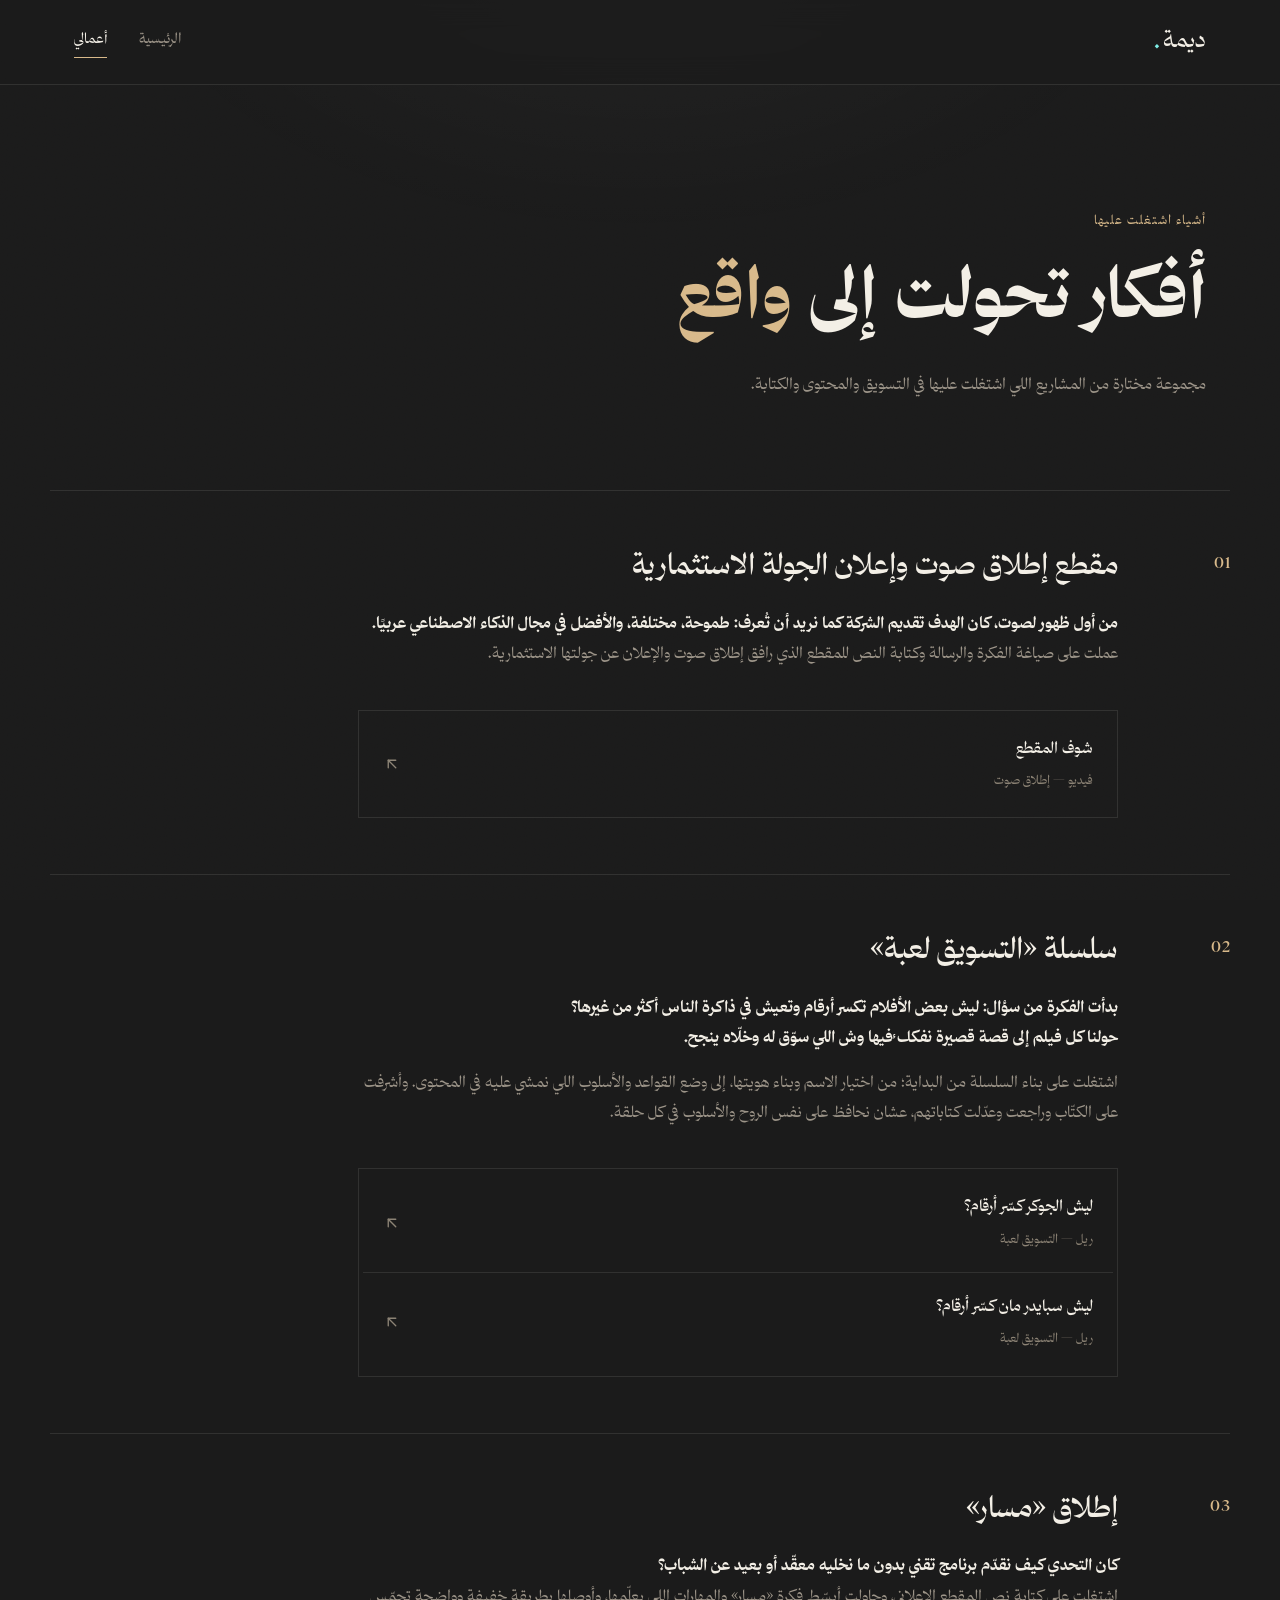
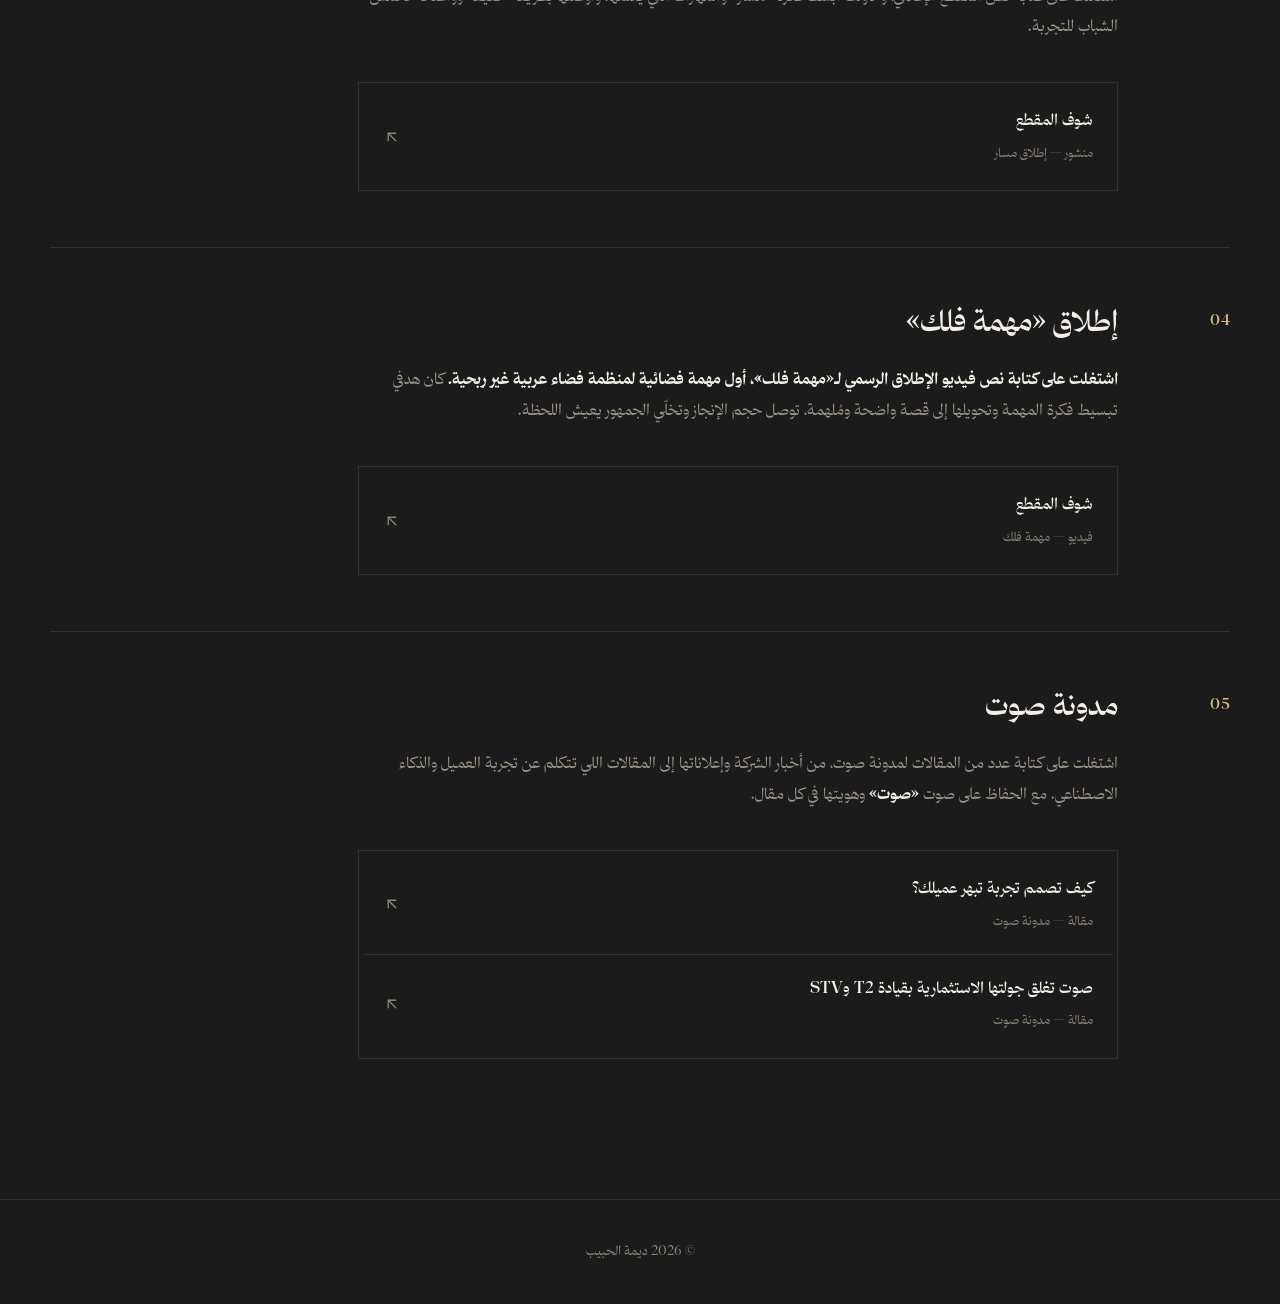
==== commit b37ede56: "Redesign: editorial, sophisticated premium-studio direction Replaces the bold/playful treatment with" ====
--- a/projects.html
+++ b/projects.html
@@ -20,20 +20,9 @@
   </nav>
 
   <header class="page-header">
-    <div class="shape-layer">
-      <div class="shape-wrap" data-depth="16" style="top:10%; inset-inline-end:6%;">
-        <div class="shape shape-blob" style="width:100px;height:100px;background:var(--pink);opacity:.7;"></div>
-      </div>
-      <div class="shape-wrap" data-depth="-12" style="top:60%; inset-inline-start:4%;">
-        <div class="shape shape-ring" style="width:70px;height:70px;color:var(--lime);"></div>
-      </div>
-      <div class="shape-wrap" data-depth="20" style="top:20%; inset-inline-start:14%;">
-        <div class="shape shape-star" style="font-family:'Thmanyah Serif Display',serif; font-size:2rem; color:var(--gold);">✦</div>
-      </div>
-    </div>
     <div class="container">
-      <div class="eyebrow reveal">أشياء اشتغلت عليها ✨</div>
-      <h1 class="reveal">أفكار تحولت <span class="accent-word">إلى واقع</span></h1>
+      <div class="eyebrow reveal">أشياء اشتغلت عليها</div>
+      <h1 class="reveal">أفكار تحولت إلى <span class="accent-word">واقع</span></h1>
       <p class="reveal">مجموعة مختارة من المشاريع اللي اشتغلت عليها في التسويق والمحتوى والكتابة.</p>
     </div>
   </header>
--- a/css/style.css
+++ b/css/style.css
@@ -50,26 +50,18 @@
 }
 
 :root {
-  --bg: #0c0a08;
-  --bg-alt: #17130f;
-  --bg-card: #1c1712;
-  --line: rgba(247, 242, 231, 0.12);
-  --line-strong: rgba(247, 242, 231, 0.24);
-  --fg: #f7f2e7;
-  --fg-dim: #bcb3a3;
-  --fg-faint: #7a7266;
-  --accent: #7eede5;
-  --accent-ink: #0b2624;
-  --pink: #ff5470;
-  --lime: #c6ff3d;
-  --sky: #5ad8ff;
-  --radius: 26px;
+  --bg: #1b1b1b;
+  --bg-elevated: #212120;
+  --line: rgba(245, 240, 230, 0.10);
+  --line-strong: rgba(245, 240, 230, 0.20);
+  --fg: #f3efe6;
+  --fg-dim: #9c9488;
+  --fg-faint: #8c8375;
+  --accent: #d8b98a;
+  --accent-ink: #1b1b1b;
+  --accent-teal: #7eede5;
   --max-w: 1180px;
-  --tilt-1: -3deg;
-  --tilt-2: 2deg;
-  --tilt-3: -1.5deg;
-  --tilt-4: 2.5deg;
-  --tilt-5: -2deg;
+  --ease: cubic-bezier(0.19, 1, 0.22, 1);
 }
 
 html {
@@ -81,46 +73,38 @@
   color: var(--fg);
   font-family: "Thmanyah Serif Display", serif;
   font-weight: 400;
-  line-height: 1.75;
+  line-height: 1.9;
   overflow-x: hidden;
-  cursor: none;
   -webkit-font-smoothing: antialiased;
 }
 
 strong, b {
   font-family: "Thmanyah Serif Text", "Thmanyah Serif Display", serif;
   font-weight: 700;
-}
-
-@media (hover: none), (pointer: coarse) {
-  body { cursor: auto; }
-}
-
-.display {
-  font-family: "Thmanyah Serif Display", serif;
-}
-
-/* grain texture */
+  color: var(--fg);
+}
+
+/* grain texture: static, fixed, never intercepts clicks */
 body::after {
   content: "";
   position: fixed;
   inset: 0;
-  z-index: 998;
+  z-index: 2;
   pointer-events: none;
-  opacity: 0.05;
+  opacity: 0.045;
   mix-blend-mode: overlay;
   background-image: url("data:image/svg+xml;utf8,<svg xmlns='http://www.w3.org/2000/svg' width='120' height='120'><filter id='n'><feTurbulence type='fractalNoise' baseFrequency='0.9' numOctaves='2' stitchTiles='stitch'/></filter><rect width='100%25' height='100%25' filter='url(%23n)'/></svg>");
 }
 
+/* soft top glow + gentle vignette, barely perceptible */
 body::before {
   content: "";
   position: fixed;
   inset: 0;
   z-index: -1;
   background:
-    radial-gradient(circle at 85% 0%, rgba(126, 237, 229, 0.14), transparent 42%),
-    radial-gradient(circle at -5% 40%, rgba(255, 84, 112, 0.10), transparent 40%),
-    radial-gradient(circle at 60% 100%, rgba(90, 216, 255, 0.06), transparent 45%);
+    radial-gradient(ellipse 900px 520px at 50% -8%, rgba(255, 255, 255, 0.035), transparent 60%),
+    radial-gradient(ellipse 140% 140% at 50% 50%, transparent 55%, rgba(0, 0, 0, 0.35) 100%);
   pointer-events: none;
 }
 
@@ -139,78 +123,31 @@
   position: relative;
 }
 
-/* ===== Custom cursor ===== */
-.cursor-dot, .cursor-ring {
-  position: fixed;
-  top: 0;
-  left: 0;
-  pointer-events: none;
-  z-index: 999;
-  border-radius: 50%;
-  transform: translate(-50%, -50%);
-  will-change: transform;
-}
-.cursor-dot {
-  width: 8px;
-  height: 8px;
-  background: var(--accent);
-}
-.cursor-ring {
-  width: 38px;
-  height: 38px;
-  border: 1.5px solid var(--accent);
-  transition: width 0.25s ease, height 0.25s ease, border-color 0.25s ease, opacity 0.25s ease;
-  opacity: 0.7;
-}
-.cursor-ring.is-hover {
-  width: 64px;
-  height: 64px;
-  border-color: var(--pink);
-  opacity: 1;
-}
-@media (hover: none), (pointer: coarse) {
-  .cursor-dot, .cursor-ring { display: none; }
-}
-
-/* ===== Floating shapes ===== */
-.shape-layer {
+/* ===== Atmosphere (palm imagery) ===== */
+.atmosphere {
   position: absolute;
   inset: 0;
   overflow: hidden;
   pointer-events: none;
   z-index: 0;
 }
-.shape-wrap {
+.atmosphere img {
   position: absolute;
+  top: 0;
+  inset-inline-end: 0;
+  height: 100%;
+  width: auto;
+  max-width: 48%;
+  object-fit: cover;
+  filter: grayscale(1);
+  opacity: 0.12;
+  -webkit-mask-image: linear-gradient(to right, rgba(0,0,0,0.9) 0%, rgba(0,0,0,0.5) 55%, transparent 95%);
+          mask-image: linear-gradient(to right, rgba(0,0,0,0.9) 0%, rgba(0,0,0,0.5) 55%, transparent 95%);
   will-change: transform;
 }
-.shape {
-  will-change: transform;
-}
-.shape-blob {
-  border-radius: 42% 58% 63% 37% / 41% 44% 56% 59%;
-  animation: float-blob 9s ease-in-out infinite;
-}
-.shape-ring {
-  border-radius: 50%;
-  border: 3px solid currentColor;
-  animation: float-spin 16s linear infinite;
-}
-.shape-star {
-  animation: float-wiggle 6s ease-in-out infinite;
-}
-@keyframes float-blob {
-  0%, 100% { transform: translate(0, 0) rotate(0deg) scale(1); }
-  33% { transform: translate(12px, -18px) rotate(8deg) scale(1.05); }
-  66% { transform: translate(-14px, 10px) rotate(-6deg) scale(0.97); }
-}
-@keyframes float-spin {
-  from { transform: rotate(0deg); }
-  to { transform: rotate(360deg); }
-}
-@keyframes float-wiggle {
-  0%, 100% { transform: rotate(0deg) translateY(0); }
-  50% { transform: rotate(14deg) translateY(-10px); }
+.atmosphere-faint img {
+  opacity: 0.06;
+  max-width: 36%;
 }
 
 /* ===== Nav ===== */
@@ -219,7 +156,7 @@
   top: 0;
   z-index: 50;
   backdrop-filter: blur(14px);
-  background: rgba(12, 10, 8, 0.75);
+  background: rgba(27, 27, 27, 0.78);
   border-bottom: 1px solid var(--line);
 }
 .site-nav .container {
@@ -230,75 +167,59 @@
 }
 .brand {
   font-family: "Thmanyah Serif Display", serif;
-  font-size: 1.6rem;
+  font-size: 1.5rem;
   display: inline-flex;
   align-items: center;
-  gap: 4px;
-  transition: transform 0.35s cubic-bezier(0.34, 1.56, 0.64, 1);
-}
-.brand:hover { transform: rotate(-6deg) scale(1.08); }
+  gap: 2px;
+  color: var(--fg);
+  transition: opacity 0.3s var(--ease);
+}
+.brand:hover { opacity: 0.72; }
 .brand .dot {
-  color: var(--accent);
-  font-size: 1.9rem;
+  color: var(--accent-teal);
+  font-size: 1.7rem;
   line-height: 0;
 }
 .nav-links {
   display: flex;
   align-items: center;
-  gap: 8px;
-  font-size: 0.95rem;
+  gap: 32px;
+  font-size: 0.92rem;
 }
 .nav-links a {
   position: relative;
-  padding: 10px 18px;
-  border-radius: 999px;
   color: var(--fg-dim);
-  font-weight: 700;
-  transition: color 0.25s ease, background 0.25s ease, transform 0.25s ease;
-  display: inline-block;
+  padding-bottom: 4px;
+  border-bottom: 1px solid transparent;
+  transition: color 0.3s var(--ease), border-color 0.3s var(--ease);
 }
 .nav-links a:hover {
-  color: var(--bg);
-  background: var(--accent);
-  transform: rotate(-2deg);
+  color: var(--fg);
+  border-color: var(--line-strong);
 }
 .nav-links a.active {
-  color: var(--bg);
-  background: var(--fg);
+  color: var(--fg);
+  border-color: var(--accent);
 }
 
 /* ===== Hero ===== */
 .hero {
   position: relative;
-  padding: 90px 0 40px;
+  padding: 130px 0 110px;
   isolation: isolate;
 }
 .hero-inner {
-  max-width: 900px;
-}
-.eyebrow {
-  display: inline-flex;
-  align-items: center;
-  gap: 10px;
-  font-size: 0.85rem;
-  color: var(--accent-ink);
-  background: var(--accent);
-  padding: 9px 20px;
-  border-radius: 999px;
-  margin-bottom: 32px;
-  font-weight: 900;
-  transform: rotate(-3deg);
-  box-shadow: 6px 6px 0 var(--line-strong);
+  max-width: 920px;
+  position: relative;
+  z-index: 1;
 }
 
 .hero h1 {
   font-family: "Thmanyah Serif Display", serif;
-  font-size: clamp(2.4rem, 7.2vw, 5.6rem);
-  line-height: 1.18;
+  font-size: clamp(2.6rem, 7.4vw, 6rem);
+  line-height: 1.3;
   letter-spacing: -0.01em;
   text-wrap: balance;
-  position: relative;
-  z-index: 1;
 }
 .hero h1 .line-name {
   display: block;
@@ -306,41 +227,41 @@
 }
 .hero h1 .line-2 {
   display: block;
-  color: var(--accent);
-  font-size: clamp(1.5rem, 4vw, 2.6rem);
-  margin-top: 10px;
+  color: var(--fg-dim);
+  font-size: clamp(1.4rem, 3.4vw, 2.2rem);
+  margin-top: 18px;
+  font-weight: 400;
+}
+.hero h1 .line-2 .accent-word {
+  color: var(--accent);
 }
 
 .hero-sub {
-  margin-top: 34px;
-  font-size: clamp(1.02rem, 1.6vw, 1.2rem);
+  margin-top: 44px;
+  font-size: clamp(1rem, 1.4vw, 1.15rem);
   color: var(--fg-dim);
-  max-width: 700px;
-  font-weight: 500;
-  position: relative;
-  z-index: 1;
-}
+  max-width: 620px;
+  font-weight: 400;
+}
+.hero-sub p + p { margin-top: 18px; }
 
 .hero-actions {
-  margin-top: 46px;
+  margin-top: 56px;
   display: flex;
   flex-wrap: wrap;
-  gap: 20px;
-  position: relative;
-  z-index: 1;
+  gap: 18px;
 }
 
 .btn {
   display: inline-flex;
   align-items: center;
   gap: 12px;
-  padding: 18px 34px;
+  padding: 16px 32px;
   border-radius: 999px;
-  font-size: 1.02rem;
-  font-weight: 900;
-  transition: transform 0.3s cubic-bezier(0.34, 1.56, 0.64, 1), box-shadow 0.3s ease, background 0.3s ease, color 0.3s ease;
-  border: 2.5px solid var(--fg);
-  cursor: pointer;
+  font-size: 0.98rem;
+  font-weight: 500;
+  border: 1px solid var(--line-strong);
+  transition: border-color 0.35s var(--ease), background 0.35s var(--ease), color 0.35s var(--ease), transform 0.35s var(--ease);
 }
 .btn-primary {
   background: var(--accent);
@@ -352,187 +273,166 @@
   color: var(--fg);
 }
 .btn:hover {
-  transform: translateY(-4px) rotate(-2deg);
-  box-shadow: 7px 9px 0 var(--pink);
-}
-.btn-primary:hover { box-shadow: 7px 9px 0 var(--fg); }
+  transform: translateY(-2px);
+  border-color: var(--accent);
+}
+.btn-secondary:hover { color: var(--accent); }
+.btn-primary:hover { background: transparent; color: var(--accent); }
 .btn svg {
-  width: 20px;
-  height: 20px;
+  width: 18px;
+  height: 18px;
   flex-shrink: 0;
-  transition: transform 0.3s ease;
-}
-.btn:hover svg { transform: translateX(-4px) rotate(-8deg); }
-
-/* ===== Skills sticker cloud ===== */
+}
+
 /* ===== Closing ===== */
 .closing {
-  padding: 130px 0 70px;
-  border-top: 2px solid var(--line);
+  position: relative;
+  padding: 150px 0 110px;
+  border-top: 1px solid var(--line);
   text-align: center;
-  position: relative;
   overflow: hidden;
+  isolation: isolate;
 }
 .closing h2 {
   font-family: "Thmanyah Serif Display", serif;
-  font-size: clamp(1.9rem, 5vw, 3.2rem);
-  margin-bottom: 40px;
+  font-size: clamp(1.9rem, 4.6vw, 3.2rem);
+  margin-bottom: 48px;
   position: relative;
   z-index: 1;
+  font-weight: 500;
 }
 .closing h2 .accent-word {
   color: var(--accent);
-  display: inline-block;
-  transform: rotate(-2deg);
 }
 
 .contact-row {
   display: flex;
   flex-wrap: wrap;
   justify-content: center;
-  gap: 20px;
+  gap: 36px;
   position: relative;
   z-index: 1;
 }
-.contact-pill {
+.contact-link {
   display: inline-flex;
   align-items: center;
-  gap: 12px;
-  padding: 16px 30px;
-  border: 2.5px solid var(--fg);
-  border-radius: 999px;
-  font-size: 1rem;
-  font-weight: 900;
-  transition: transform 0.3s cubic-bezier(0.34, 1.56, 0.64, 1), background 0.3s ease, color 0.3s ease, box-shadow 0.3s ease;
+  gap: 10px;
+  color: var(--fg-dim);
+  font-size: 0.98rem;
+  padding-bottom: 6px;
+  border-bottom: 1px solid var(--line-strong);
   direction: ltr;
-}
-.contact-pill:nth-child(1) { transform: rotate(-2deg); }
-.contact-pill:nth-child(2) { transform: rotate(2deg); }
-.contact-pill:nth-child(3) { transform: rotate(-1.5deg); }
-.contact-pill:hover {
-  background: var(--fg);
-  color: var(--bg);
-  transform: rotate(0deg) translateY(-4px) scale(1.04);
-  box-shadow: 6px 8px 0 var(--pink);
-}
-.contact-pill svg { width: 18px; height: 18px; }
+  transition: color 0.3s var(--ease), border-color 0.3s var(--ease);
+}
+.contact-link:hover {
+  color: var(--accent);
+  border-color: var(--accent);
+}
+.contact-link svg { width: 16px; height: 16px; }
 
 footer.site-footer {
   padding: 40px 0;
   text-align: center;
   color: var(--fg-faint);
-  font-size: 0.85rem;
-  font-weight: 500;
+  font-size: 0.82rem;
   border-top: 1px solid var(--line);
 }
 
-/* ===== Reveal animation ===== */
+/* ===== Reveal animation: soft fade + gentle upward drift ===== */
 .reveal {
   opacity: 0;
-  transform: translateY(40px) rotate(-1.5deg) scale(0.96);
-  transition: opacity 0.75s cubic-bezier(0.16, 1, 0.3, 1), transform 0.75s cubic-bezier(0.16, 1, 0.3, 1);
+  transform: translateY(22px);
+  transition: opacity 0.9s var(--ease), transform 0.9s var(--ease);
 }
 .reveal.in-view {
   opacity: 1;
-  transform: translateY(0) rotate(0deg) scale(1);
+  transform: translateY(0);
 }
 
 /* ===== Projects page ===== */
 .page-header {
-  padding: 80px 0 20px;
-  position: relative;
+  padding: 120px 0 50px;
+  position: relative;
+}
+.eyebrow {
+  display: inline-block;
+  font-size: 0.82rem;
+  letter-spacing: 0.08em;
+  color: var(--accent);
+  margin-bottom: 22px;
+  position: relative;
+  z-index: 1;
 }
 .page-header h1 {
   font-family: "Thmanyah Serif Display", serif;
-  font-size: clamp(2.2rem, 6vw, 4.2rem);
-  line-height: 1.15;
+  font-size: clamp(2.3rem, 5.6vw, 4.4rem);
+  line-height: 1.28;
   position: relative;
   z-index: 1;
 }
 .page-header h1 .accent-word { color: var(--accent); }
 .page-header p {
-  margin-top: 20px;
+  margin-top: 24px;
   color: var(--fg-dim);
-  max-width: 640px;
+  max-width: 580px;
+  font-weight: 400;
+  position: relative;
+  z-index: 1;
+}
+
+.projects-list {
+  padding: 40px 0 140px;
+}
+
+.project-card {
+  display: grid;
+  grid-template-columns: 80px 1fr;
+  gap: 8px 32px;
+  padding: 56px 0;
+  border-top: 1px solid var(--line);
+}
+.project-card:last-child { padding-bottom: 0; }
+
+.project-index {
+  font-size: 0.95rem;
+  color: var(--accent);
   font-weight: 500;
-  position: relative;
-  z-index: 1;
-}
-
-.projects-list {
-  padding: 50px 0 130px;
-  display: flex;
-  flex-direction: column;
-  gap: 110px;
-}
-
-.project-card {
-  position: relative;
-  display: grid;
-  grid-template-columns: 1fr;
-  gap: 30px;
-}
-
-.project-index {
-  position: absolute;
-  top: -64px;
-  inset-inline-start: -10px;
-  font-family: "Thmanyah Serif Display", serif;
-  font-size: clamp(4.5rem, 11vw, 9rem);
-  line-height: 1;
-  color: transparent;
-  -webkit-text-stroke: 2px var(--line-strong);
-  z-index: 0;
-  pointer-events: none;
-  user-select: none;
-}
-.project-card:nth-child(5n+1) .project-index { -webkit-text-stroke-color: rgba(126, 237, 229, 0.35); }
-.project-card:nth-child(5n+2) .project-index { -webkit-text-stroke-color: rgba(255,84,112,0.35); }
-.project-card:nth-child(5n+3) .project-index { -webkit-text-stroke-color: rgba(198,255,61,0.35); }
-.project-card:nth-child(5n+4) .project-index { -webkit-text-stroke-color: rgba(90,216,255,0.35); }
-.project-card:nth-child(5n+5) .project-index { -webkit-text-stroke-color: rgba(126, 237, 229, 0.35); }
-
-.project-body { position: relative; z-index: 1; }
+  letter-spacing: 0.02em;
+  padding-top: 4px;
+}
+
+.project-body { grid-column: 2; max-width: 760px; }
 
 .project-title {
   font-family: "Thmanyah Serif Display", serif;
-  font-size: clamp(1.5rem, 3vw, 2.1rem);
+  font-size: clamp(1.4rem, 2.4vw, 1.85rem);
+  font-weight: 500;
   margin-bottom: 20px;
+  line-height: 1.4;
 }
 
 .project-desc {
   color: var(--fg-dim);
-  font-size: 1.02rem;
+  font-size: 1rem;
+  font-weight: 400;
+}
+.project-desc + .project-desc { margin-top: 14px; }
+
+.embed-frame {
+  grid-column: 2;
   max-width: 760px;
-  font-weight: 500;
-  margin-bottom: 36px;
-}
-.project-desc + .project-desc { margin-top: -22px; }
-
-.embed-frame {
-  background: var(--bg-card);
-  border: 2.5px solid var(--line-strong);
-  border-radius: var(--radius);
-  padding: 20px;
-  position: relative;
-  z-index: 1;
-  transition: transform 0.4s cubic-bezier(0.34, 1.56, 0.64, 1), box-shadow 0.4s ease, border-color 0.4s ease;
-}
-.project-card:nth-child(5n+1) .embed-frame { transform: rotate(var(--tilt-1)); }
-.project-card:nth-child(5n+2) .embed-frame { transform: rotate(var(--tilt-2)); }
-.project-card:nth-child(5n+3) .embed-frame { transform: rotate(var(--tilt-3)); }
-.project-card:nth-child(5n+4) .embed-frame { transform: rotate(var(--tilt-4)); }
-.project-card:nth-child(5n+5) .embed-frame { transform: rotate(var(--tilt-5)); }
+  margin-top: 32px;
+  border: 1px solid var(--line);
+  padding: 4px;
+  transition: border-color 0.35s var(--ease);
+}
 .embed-frame:hover {
-  transform: rotate(0deg) scale(1.015);
-  border-color: var(--accent);
-  box-shadow: 10px 14px 0 var(--line-strong);
+  border-color: var(--line-strong);
 }
 
 .link-cards {
   display: flex;
   flex-direction: column;
-  gap: 14px;
 }
 
 .link-card {
@@ -540,42 +440,41 @@
   align-items: center;
   justify-content: space-between;
   gap: 16px;
-  padding: 24px 26px;
-  border-radius: 18px;
-  background: var(--bg-alt);
-  border: 2px solid var(--line);
-  transition: border-color 0.25s ease, background 0.25s ease, transform 0.25s cubic-bezier(0.34, 1.56, 0.64, 1);
-}
-.link-card:hover {
-  border-color: var(--accent);
-  background: rgba(126, 237, 229, 0.08);
-  transform: translateX(-6px) scale(1.01);
-}
+  padding: 20px 20px;
+  border-bottom: 1px solid var(--line);
+  transition: color 0.3s var(--ease);
+}
+.link-cards .link-card:last-child { border-bottom: none; }
+.link-card:hover { color: var(--accent); }
 .link-card .link-title {
-  font-weight: 900;
-  color: var(--fg);
-  font-size: 1.05rem;
-}
+  font-weight: 500;
+  color: var(--fg);
+  font-size: 1rem;
+  transition: color 0.3s var(--ease);
+}
+.link-card:hover .link-title { color: var(--accent); }
 .link-card .link-label {
-  font-size: 0.82rem;
+  font-size: 0.8rem;
   color: var(--fg-faint);
-  margin-top: 5px;
+  margin-top: 4px;
 }
 .link-card .link-icon {
-  width: 22px;
-  height: 22px;
-  color: var(--accent);
+  width: 18px;
+  height: 18px;
+  color: var(--fg-faint);
   flex-shrink: 0;
   transform: scaleX(-1);
-  transition: transform 0.3s ease;
-}
-.link-card:hover .link-icon { transform: scaleX(-1) translateX(-4px) rotate(-10deg); }
+  transition: transform 0.35s var(--ease), color 0.3s var(--ease);
+}
+.link-card:hover .link-icon {
+  color: var(--accent);
+  transform: scaleX(-1) translateX(-4px);
+}
 
 .video-embed {
   position: relative;
   width: 100%;
   padding-top: 56.25%;
-  border-radius: 14px;
   overflow: hidden;
   background: #000;
 }
@@ -585,7 +484,6 @@
   position: relative;
   width: 100%;
   padding-top: 75%;
-  border-radius: 14px;
   overflow: hidden;
   background: #000;
 }
@@ -594,12 +492,11 @@
 .social-embeds {
   display: grid;
   grid-template-columns: 1fr 1fr;
-  gap: 20px;
+  gap: 1px;
+  background: var(--line);
 }
 .social-embed-item {
-  background: var(--bg-alt);
-  border-radius: 14px;
-  overflow: hidden;
+  background: var(--bg);
   display: flex;
   justify-content: center;
   padding: 10px;
@@ -617,15 +514,19 @@
   .social-embeds { grid-template-columns: 1fr; }
   .btn { width: 100%; justify-content: center; }
   .hero-actions { flex-direction: column; }
-  .contact-row { flex-direction: column; align-items: center; }
-  .project-index { top: -40px; font-size: clamp(3.2rem, 18vw, 5rem); }
-  .projects-list { gap: 90px; }
+  .contact-row { flex-direction: column; align-items: center; gap: 22px; }
+  .hero { padding: 100px 0 70px; }
+  .page-header { padding: 90px 0 40px; }
+  .project-card { grid-template-columns: 1fr; gap: 16px; padding: 40px 0; }
+  .project-body, .embed-frame { grid-column: 1; }
+  .project-index { padding-top: 0; }
+  .atmosphere img { opacity: 0.07; max-width: 70%; }
+  .atmosphere-faint img { opacity: 0.04; }
+  body::after { opacity: 0.03; }
 }
 
 @media (prefers-reduced-motion: reduce) {
   .reveal { opacity: 1; transform: none; transition: none; }
-  .shape { animation: none !important; }
   html { scroll-behavior: auto; }
-  .cursor-dot, .cursor-ring { display: none; }
-  body { cursor: auto; }
-}
+  .atmosphere img { will-change: auto; }
+}
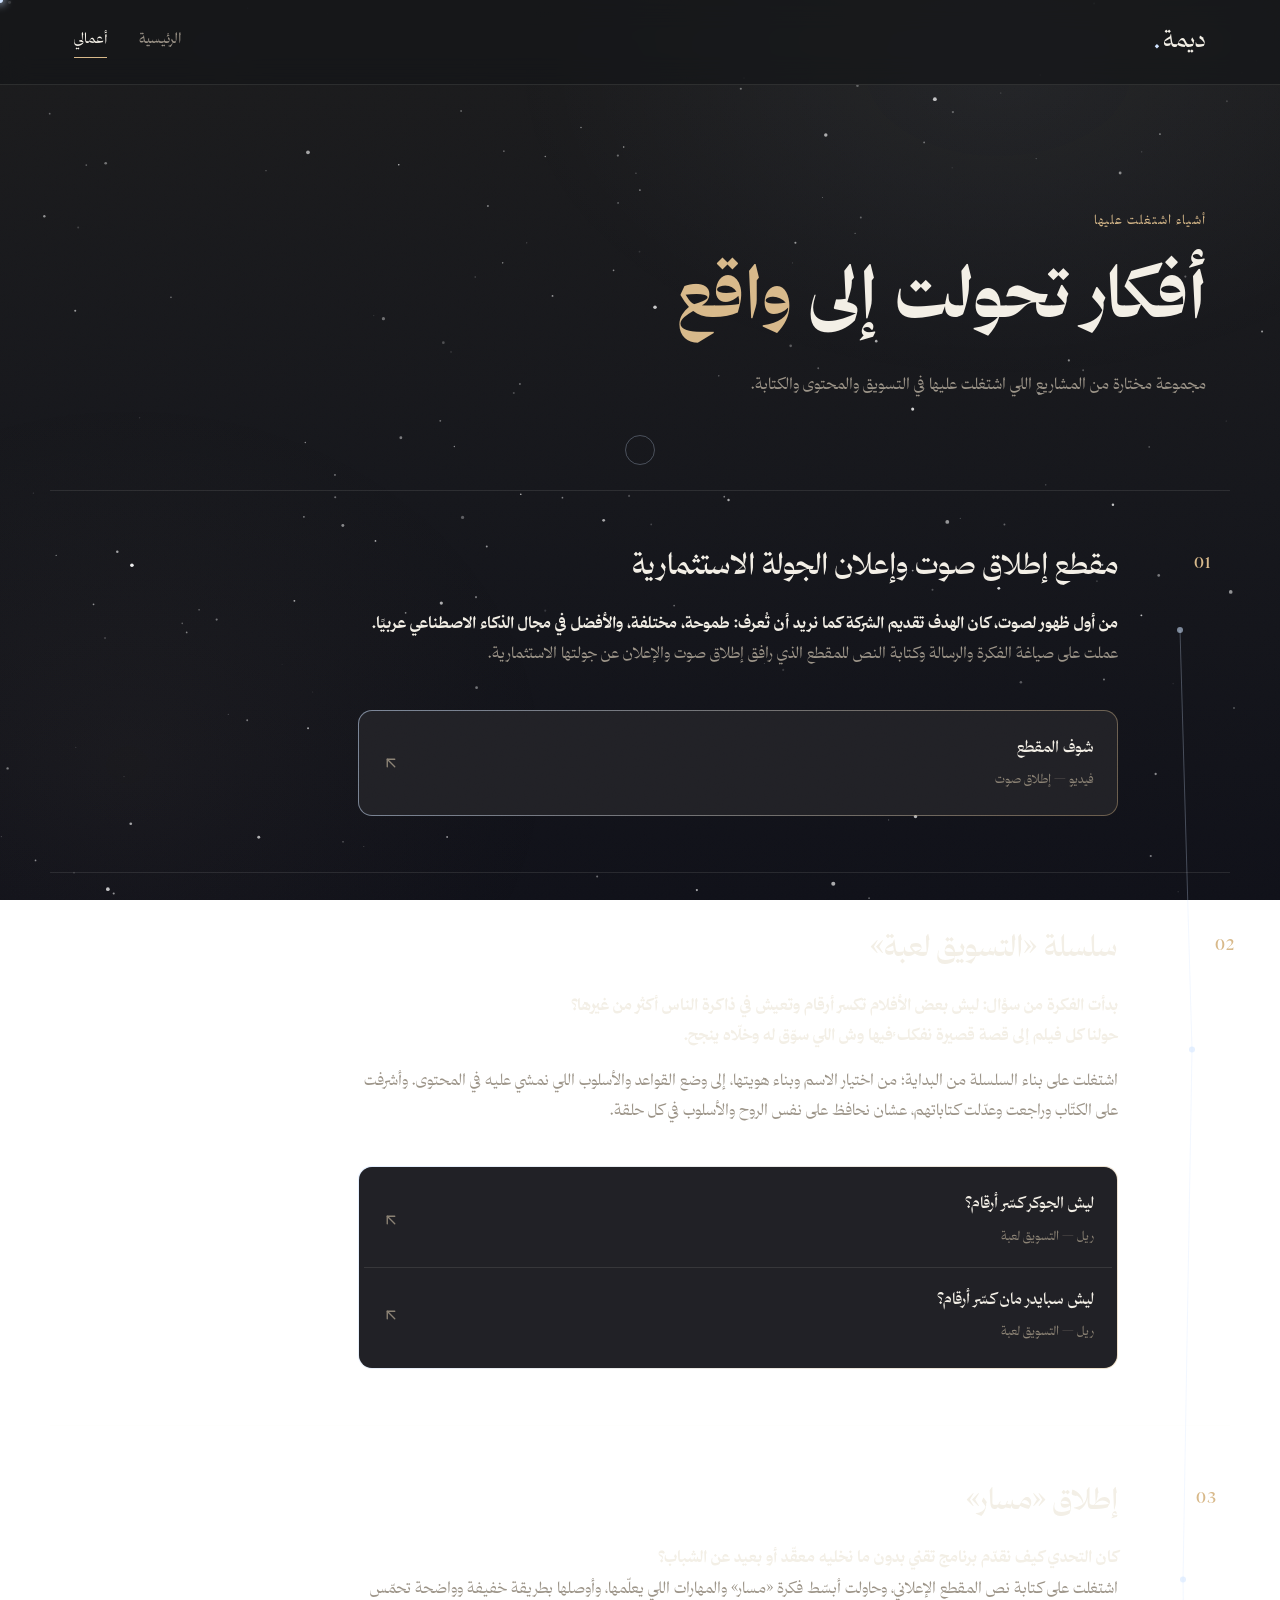
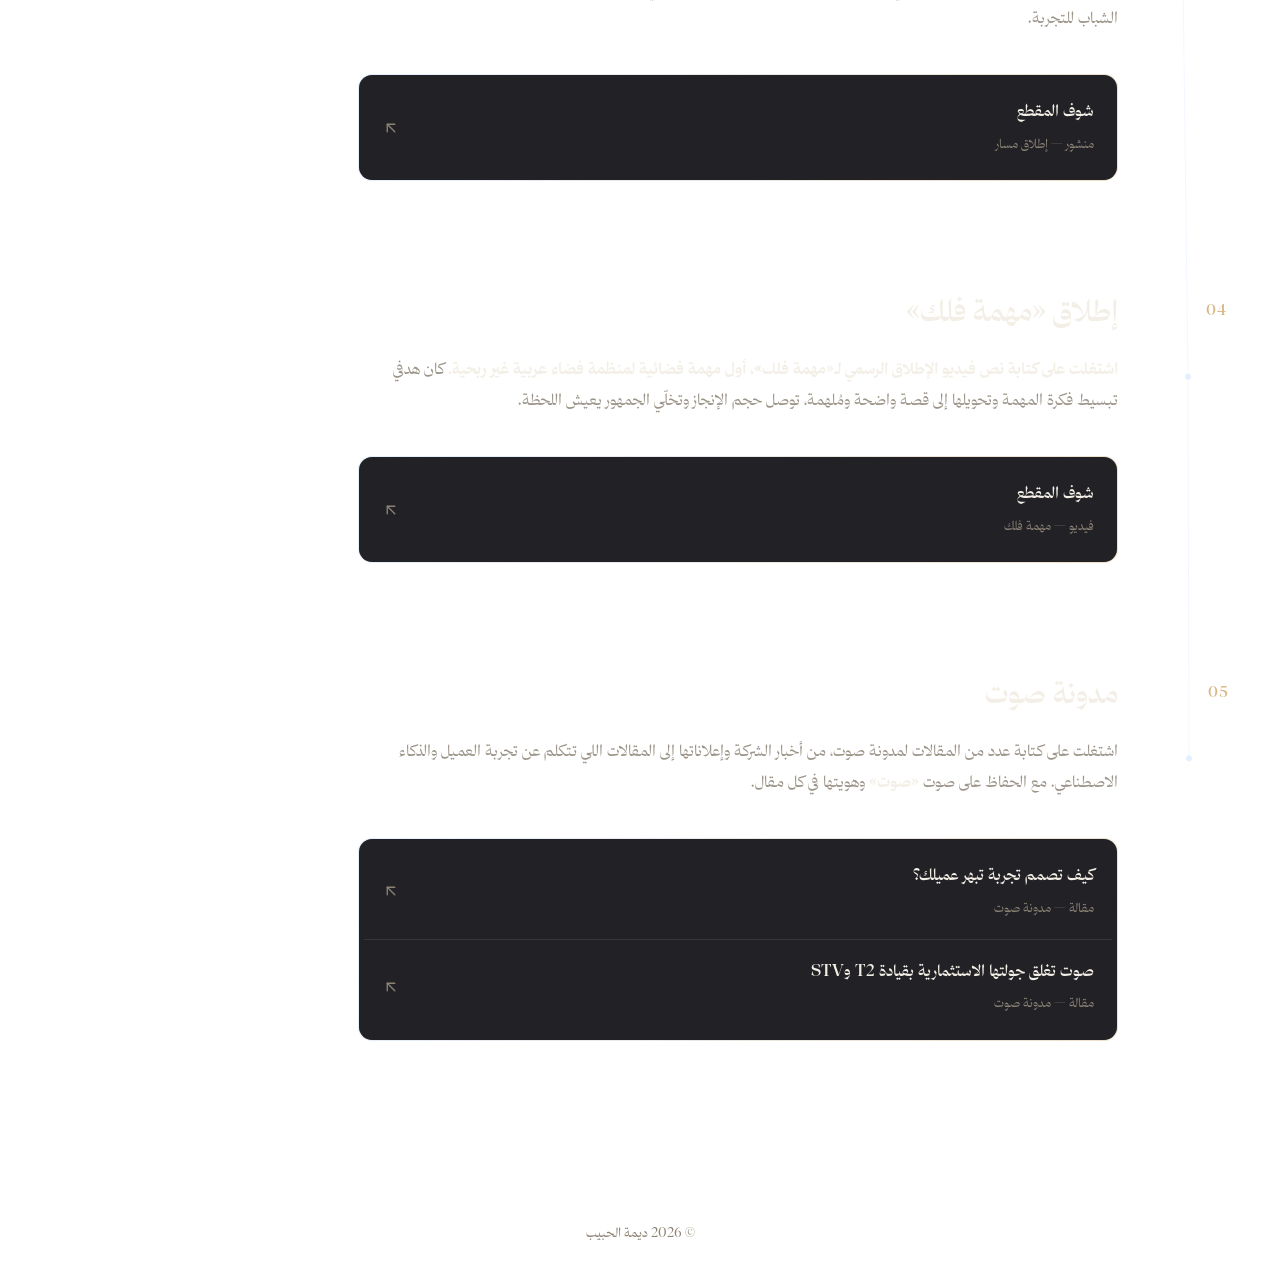
==== commit b878723d: "Redesign: cosmic/Sirius theme, sophisticated but playful again Replaces the flat editorial pass with" ====
--- a/projects.html
+++ b/projects.html
@@ -8,6 +8,8 @@
   <link rel="stylesheet" href="css/style.css" />
 </head>
 <body>
+
+  <canvas id="starfield" aria-hidden="true"></canvas>
 
   <nav class="site-nav">
     <div class="container">
@@ -28,6 +30,7 @@
   </header>
 
   <main class="projects-list container">
+    <svg class="constellation-svg" aria-hidden="true"></svg>
 
     <!-- 1: صوت launch -->
     <article class="project-card reveal">
--- a/css/style.css
+++ b/css/style.css
@@ -51,17 +51,22 @@
 
 :root {
   --bg: #1b1b1b;
-  --bg-elevated: #212120;
+  --bg-elevated: rgba(32, 33, 38, 0.52);
+  --bg-elevated-solid: #212126;
   --line: rgba(245, 240, 230, 0.10);
   --line-strong: rgba(245, 240, 230, 0.20);
   --fg: #f3efe6;
   --fg-dim: #9c9488;
   --fg-faint: #8c8375;
-  --accent: #d8b98a;
-  --accent-ink: #1b1b1b;
-  --accent-teal: #7eede5;
+  --sirius: #cfe3ff;
+  --gold: #d8b98a;
+  --prism-1: rgba(207, 227, 255, 0.55);
+  --prism-2: rgba(216, 185, 138, 0.45);
+  --prism-3: rgba(255, 205, 225, 0.35);
+  --prism-4: rgba(190, 215, 255, 0.45);
   --max-w: 1180px;
   --ease: cubic-bezier(0.19, 1, 0.22, 1);
+  --glass-blur: 16px;
 }
 
 html {
@@ -69,7 +74,8 @@
 }
 
 body {
-  background: var(--bg);
+  background: #1b1b1b;
+  background: linear-gradient(180deg, #1c1c1d 0%, #16171c 55%, #101119 100%) fixed;
   color: var(--fg);
   font-family: "Thmanyah Serif Display", serif;
   font-weight: 400;
@@ -91,21 +97,32 @@
   inset: 0;
   z-index: 2;
   pointer-events: none;
-  opacity: 0.045;
+  opacity: 0.04;
   mix-blend-mode: overlay;
   background-image: url("data:image/svg+xml;utf8,<svg xmlns='http://www.w3.org/2000/svg' width='120' height='120'><filter id='n'><feTurbulence type='fractalNoise' baseFrequency='0.9' numOctaves='2' stitchTiles='stitch'/></filter><rect width='100%25' height='100%25' filter='url(%23n)'/></svg>");
 }
 
-/* soft top glow + gentle vignette, barely perceptible */
+/* nebula glow: a couple of soft blurred spots, never bright */
 body::before {
   content: "";
   position: fixed;
   inset: 0;
   z-index: -1;
   background:
-    radial-gradient(ellipse 900px 520px at 50% -8%, rgba(255, 255, 255, 0.035), transparent 60%),
-    radial-gradient(ellipse 140% 140% at 50% 50%, transparent 55%, rgba(0, 0, 0, 0.35) 100%);
+    radial-gradient(ellipse 820px 520px at 78% 8%, rgba(207, 227, 255, 0.05), transparent 60%),
+    radial-gradient(ellipse 700px 600px at 10% 85%, rgba(216, 185, 138, 0.04), transparent 62%),
+    radial-gradient(ellipse 140% 140% at 50% 50%, transparent 55%, rgba(0, 0, 0, 0.4) 100%);
   pointer-events: none;
+}
+
+#starfield {
+  position: fixed;
+  inset: 0;
+  z-index: -1;
+  pointer-events: none;
+  display: block;
+  width: 100%;
+  height: 100%;
 }
 
 a {
@@ -123,31 +140,119 @@
   position: relative;
 }
 
-/* ===== Atmosphere (palm imagery) ===== */
-.atmosphere {
+/* ===== Custom cursor: glowing star dot with an eased trail ===== */
+.cursor-dot,
+.cursor-ring {
+  position: fixed;
+  top: 0;
+  left: 0;
+  pointer-events: none;
+  z-index: 999;
+  border-radius: 50%;
+  transform: translate(-50%, -50%);
+  will-change: transform;
+}
+.cursor-dot {
+  width: 6px;
+  height: 6px;
+  background: var(--sirius);
+  box-shadow: 0 0 8px 2px rgba(207, 227, 255, 0.7);
+  transition: width 0.3s var(--ease), height 0.3s var(--ease), box-shadow 0.3s var(--ease);
+}
+.cursor-ring {
+  width: 30px;
+  height: 30px;
+  border: 1px solid rgba(207, 227, 255, 0.35);
+  opacity: 0.8;
+  transition: width 0.35s var(--ease), height 0.35s var(--ease), opacity 0.35s var(--ease), border-color 0.35s var(--ease);
+}
+.cursor-ring::before,
+.cursor-ring::after {
+  content: "";
   position: absolute;
-  inset: 0;
-  overflow: hidden;
+  top: 50%;
+  left: 50%;
+  background: linear-gradient(to right, transparent, rgba(207, 227, 255, 0.55), transparent);
+  opacity: 0;
+  transition: opacity 0.35s var(--ease);
+}
+.cursor-ring::before {
+  width: 54px;
+  height: 1px;
+  transform: translate(-50%, -50%);
+}
+.cursor-ring::after {
+  width: 1px;
+  height: 54px;
+  background: linear-gradient(to bottom, transparent, rgba(207, 227, 255, 0.55), transparent);
+  transform: translate(-50%, -50%);
+}
+.cursor-dot.is-hover {
+  width: 9px;
+  height: 9px;
+  box-shadow: 0 0 14px 4px rgba(207, 227, 255, 0.85);
+}
+.cursor-ring.is-hover {
+  width: 56px;
+  height: 56px;
+  border-color: rgba(216, 185, 138, 0.45);
+  opacity: 1;
+}
+.cursor-ring.is-hover::before,
+.cursor-ring.is-hover::after {
+  opacity: 1;
+}
+@media (hover: none), (pointer: coarse) {
+  .cursor-dot, .cursor-ring { display: none; }
+}
+
+/* ===== Sirius: hero star ===== */
+.sirius {
+  position: absolute;
   pointer-events: none;
   z-index: 0;
 }
-.atmosphere img {
+.sirius-core {
   position: absolute;
-  top: 0;
-  inset-inline-end: 0;
-  height: 100%;
-  width: auto;
-  max-width: 48%;
-  object-fit: cover;
-  filter: grayscale(1);
-  opacity: 0.12;
-  -webkit-mask-image: linear-gradient(to right, rgba(0,0,0,0.9) 0%, rgba(0,0,0,0.5) 55%, transparent 95%);
-          mask-image: linear-gradient(to right, rgba(0,0,0,0.9) 0%, rgba(0,0,0,0.5) 55%, transparent 95%);
-  will-change: transform;
-}
-.atmosphere-faint img {
-  opacity: 0.06;
-  max-width: 36%;
+  width: 10px;
+  height: 10px;
+  border-radius: 50%;
+  background: #fff;
+  box-shadow:
+    0 0 10px 3px rgba(207, 227, 255, 0.95),
+    0 0 36px 14px rgba(207, 227, 255, 0.5),
+    0 0 90px 36px rgba(207, 227, 255, var(--sirius-glow, 0.18));
+  transition: box-shadow 0.4s ease-out;
+}
+.sirius-spike {
+  position: absolute;
+  background: linear-gradient(to var(--spike-dir, top), rgba(207, 227, 255, 0.85), transparent);
+  transition: opacity 0.4s ease-out;
+}
+.sirius-spike.v {
+  top: 50%;
+  left: 50%;
+  width: 1.5px;
+  height: 230px;
+  transform: translate(-50%, -100%);
+}
+.sirius-spike.v.down {
+  --spike-dir: bottom;
+  transform: translate(-50%, 0%) scaleY(0.55);
+  opacity: 0.6;
+}
+.sirius-spike.h {
+  top: 50%;
+  left: 50%;
+  height: 1.5px;
+  width: 230px;
+  transform: translate(-100%, -50%);
+  background: linear-gradient(to left, rgba(207, 227, 255, 0.85), transparent);
+}
+.sirius-spike.h.right {
+  transform: translate(0%, -50%) scaleX(0.55);
+  background: linear-gradient(to right, rgba(207, 227, 255, 0.85), transparent);
+  opacity: 0.6;
 }
 
 /* ===== Nav ===== */
@@ -156,7 +261,7 @@
   top: 0;
   z-index: 50;
   backdrop-filter: blur(14px);
-  background: rgba(27, 27, 27, 0.78);
+  background: rgba(20, 21, 25, 0.68);
   border-bottom: 1px solid var(--line);
 }
 .site-nav .container {
@@ -176,7 +281,7 @@
 }
 .brand:hover { opacity: 0.72; }
 .brand .dot {
-  color: var(--accent-teal);
+  color: var(--sirius);
   font-size: 1.7rem;
   line-height: 0;
 }
@@ -199,7 +304,17 @@
 }
 .nav-links a.active {
   color: var(--fg);
-  border-color: var(--accent);
+  border-color: var(--gold);
+}
+
+/* ===== Glass surfaces (buttons, contact links, embed frames) ===== */
+.glass {
+  background: var(--bg-elevated);
+  backdrop-filter: blur(var(--glass-blur));
+  -webkit-backdrop-filter: blur(var(--glass-blur));
+}
+@supports not ((backdrop-filter: blur(1px)) or (-webkit-backdrop-filter: blur(1px))) {
+  .glass { background: var(--bg-elevated-solid); }
 }
 
 /* ===== Hero ===== */
@@ -207,6 +322,7 @@
   position: relative;
   padding: 130px 0 110px;
   isolation: isolate;
+  overflow: hidden;
 }
 .hero-inner {
   max-width: 920px;
@@ -233,7 +349,7 @@
   font-weight: 400;
 }
 .hero h1 .line-2 .accent-word {
-  color: var(--accent);
+  color: var(--gold);
 }
 
 .hero-sub {
@@ -253,6 +369,7 @@
 }
 
 .btn {
+  position: relative;
   display: inline-flex;
   align-items: center;
   gap: 12px;
@@ -261,23 +378,23 @@
   font-size: 0.98rem;
   font-weight: 500;
   border: 1px solid var(--line-strong);
-  transition: border-color 0.35s var(--ease), background 0.35s var(--ease), color 0.35s var(--ease), transform 0.35s var(--ease);
+  transition: border-color 0.35s var(--ease), background 0.35s var(--ease), color 0.35s var(--ease), transform 0.35s var(--ease), box-shadow 0.35s var(--ease);
 }
 .btn-primary {
-  background: var(--accent);
-  color: var(--accent-ink);
-  border-color: var(--accent);
+  background: var(--gold);
+  color: #1b1b1b;
+  border-color: var(--gold);
 }
 .btn-secondary {
-  background: transparent;
   color: var(--fg);
 }
 .btn:hover {
   transform: translateY(-2px);
-  border-color: var(--accent);
-}
-.btn-secondary:hover { color: var(--accent); }
-.btn-primary:hover { background: transparent; color: var(--accent); }
+  border-color: var(--sirius);
+  box-shadow: 0 0 22px -4px rgba(207, 227, 255, 0.35);
+}
+.btn-secondary:hover { color: var(--sirius); }
+.btn-primary:hover { background: transparent; color: var(--sirius); }
 .btn svg {
   width: 18px;
   height: 18px;
@@ -302,33 +419,36 @@
   font-weight: 500;
 }
 .closing h2 .accent-word {
-  color: var(--accent);
+  color: var(--gold);
 }
 
 .contact-row {
   display: flex;
   flex-wrap: wrap;
   justify-content: center;
-  gap: 36px;
+  gap: 18px;
   position: relative;
   z-index: 1;
 }
 .contact-link {
+  position: relative;
   display: inline-flex;
   align-items: center;
   gap: 10px;
   color: var(--fg-dim);
-  font-size: 0.98rem;
-  padding-bottom: 6px;
-  border-bottom: 1px solid var(--line-strong);
+  font-size: 0.95rem;
+  padding: 13px 24px;
+  border-radius: 999px;
+  border: 1px solid var(--line-strong);
   direction: ltr;
-  transition: color 0.3s var(--ease), border-color 0.3s var(--ease);
+  transition: color 0.3s var(--ease), border-color 0.3s var(--ease), box-shadow 0.3s var(--ease);
 }
 .contact-link:hover {
-  color: var(--accent);
-  border-color: var(--accent);
-}
-.contact-link svg { width: 16px; height: 16px; }
+  color: var(--sirius);
+  border-color: var(--sirius);
+  box-shadow: 0 0 20px -4px rgba(207, 227, 255, 0.3);
+}
+.contact-link svg { width: 15px; height: 15px; }
 
 footer.site-footer {
   padding: 40px 0;
@@ -358,7 +478,7 @@
   display: inline-block;
   font-size: 0.82rem;
   letter-spacing: 0.08em;
-  color: var(--accent);
+  color: var(--gold);
   margin-bottom: 22px;
   position: relative;
   z-index: 1;
@@ -370,7 +490,7 @@
   position: relative;
   z-index: 1;
 }
-.page-header h1 .accent-word { color: var(--accent); }
+.page-header h1 .accent-word { color: var(--gold); }
 .page-header p {
   margin-top: 24px;
   color: var(--fg-dim);
@@ -382,9 +502,30 @@
 
 .projects-list {
   padding: 40px 0 140px;
+  position: relative;
+}
+
+.constellation-svg {
+  position: absolute;
+  inset: 0;
+  width: 100%;
+  height: 100%;
+  pointer-events: none;
+  z-index: 0;
+  overflow: visible;
+}
+.constellation-svg path {
+  fill: none;
+  stroke: rgba(207, 227, 255, 0.28);
+  stroke-width: 1;
+}
+.constellation-svg circle {
+  fill: var(--sirius);
+  opacity: 0.55;
 }
 
 .project-card {
+  position: relative;
   display: grid;
   grid-template-columns: 80px 1fr;
   gap: 8px 32px;
@@ -394,11 +535,21 @@
 .project-card:last-child { padding-bottom: 0; }
 
 .project-index {
+  position: relative;
+  z-index: 1;
   font-size: 0.95rem;
-  color: var(--accent);
+  color: var(--gold);
   font-weight: 500;
   letter-spacing: 0.02em;
   padding-top: 4px;
+}
+.project-card:nth-child(5n+1) .project-index { margin-inline-start: 2px; }
+.project-card:nth-child(5n+2) .project-index { margin-inline-start: 20px; }
+.project-card:nth-child(5n+3) .project-index { margin-inline-start: -4px; }
+.project-card:nth-child(5n+4) .project-index { margin-inline-start: 14px; }
+.project-card:nth-child(5n+5) .project-index { margin-inline-start: 4px; }
+@media (max-width: 720px) {
+  .project-index { margin-inline-start: 0 !important; }
 }
 
 .project-body { grid-column: 2; max-width: 760px; }
@@ -418,21 +569,49 @@
 }
 .project-desc + .project-desc { margin-top: 14px; }
 
+/* ===== Iridescent glass embed frame ===== */
 .embed-frame {
   grid-column: 2;
   max-width: 760px;
   margin-top: 32px;
-  border: 1px solid var(--line);
-  padding: 4px;
-  transition: border-color 0.35s var(--ease);
+  position: relative;
+  border-radius: 14px;
+  padding: 5px;
+  background:
+    linear-gradient(var(--bg-elevated-solid), var(--bg-elevated-solid)) padding-box,
+    linear-gradient(120deg, var(--prism-1), var(--prism-2), var(--prism-3), var(--prism-4)) border-box;
+  background-size: 300% 300%;
+  border: 1px solid transparent;
+  animation: prism-shift 16s ease-in-out infinite;
+  transition: box-shadow 0.4s var(--ease);
+}
+.embed-frame::after {
+  content: "";
+  position: absolute;
+  inset: 0;
+  border-radius: 14px;
+  pointer-events: none;
+  background: var(--bg-elevated);
+  backdrop-filter: blur(var(--glass-blur));
+  -webkit-backdrop-filter: blur(var(--glass-blur));
+  z-index: -1;
+}
+@supports not ((backdrop-filter: blur(1px)) or (-webkit-backdrop-filter: blur(1px))) {
+  .embed-frame::after { background: var(--bg-elevated-solid); }
 }
 .embed-frame:hover {
-  border-color: var(--line-strong);
+  box-shadow: 0 0 36px -8px rgba(207, 227, 255, 0.25);
+}
+@keyframes prism-shift {
+  0%, 100% { background-position: 0% 50%, 0% 50%; }
+  50% { background-position: 0% 50%, 100% 50%; }
 }
 
 .link-cards {
   display: flex;
   flex-direction: column;
+  border-radius: 10px;
+  overflow: hidden;
 }
 
 .link-card {
@@ -440,19 +619,19 @@
   align-items: center;
   justify-content: space-between;
   gap: 16px;
-  padding: 20px 20px;
+  padding: 18px 18px;
   border-bottom: 1px solid var(--line);
   transition: color 0.3s var(--ease);
 }
 .link-cards .link-card:last-child { border-bottom: none; }
-.link-card:hover { color: var(--accent); }
+.link-card:hover { color: var(--sirius); }
 .link-card .link-title {
   font-weight: 500;
   color: var(--fg);
   font-size: 1rem;
   transition: color 0.3s var(--ease);
 }
-.link-card:hover .link-title { color: var(--accent); }
+.link-card:hover .link-title { color: var(--sirius); }
 .link-card .link-label {
   font-size: 0.8rem;
   color: var(--fg-faint);
@@ -467,7 +646,7 @@
   transition: transform 0.35s var(--ease), color 0.3s var(--ease);
 }
 .link-card:hover .link-icon {
-  color: var(--accent);
+  color: var(--sirius);
   transform: scaleX(-1) translateX(-4px);
 }
 
@@ -477,6 +656,7 @@
   padding-top: 56.25%;
   overflow: hidden;
   background: #000;
+  border-radius: 9px;
 }
 .video-embed iframe { position: absolute; inset: 0; width: 100%; height: 100%; border: 0; }
 
@@ -486,6 +666,7 @@
   padding-top: 75%;
   overflow: hidden;
   background: #000;
+  border-radius: 9px;
 }
 .drive-embed iframe { position: absolute; inset: 0; width: 100%; height: 100%; border: 0; }
 
@@ -494,9 +675,11 @@
   grid-template-columns: 1fr 1fr;
   gap: 1px;
   background: var(--line);
+  border-radius: 10px;
+  overflow: hidden;
 }
 .social-embed-item {
-  background: var(--bg);
+  background: var(--bg-elevated-solid);
   display: flex;
   justify-content: center;
   padding: 10px;
@@ -504,7 +687,7 @@
 .tweet-embed-wrap { display: flex; justify-content: center; min-height: 60px; }
 .social-embed-item blockquote a,
 .tweet-embed-wrap blockquote a {
-  color: var(--accent);
+  color: var(--sirius);
   font-size: 0.9rem;
   text-decoration: underline;
 }
@@ -514,19 +697,18 @@
   .social-embeds { grid-template-columns: 1fr; }
   .btn { width: 100%; justify-content: center; }
   .hero-actions { flex-direction: column; }
-  .contact-row { flex-direction: column; align-items: center; gap: 22px; }
+  .contact-row { flex-direction: column; align-items: center; gap: 14px; }
   .hero { padding: 100px 0 70px; }
   .page-header { padding: 90px 0 40px; }
   .project-card { grid-template-columns: 1fr; gap: 16px; padding: 40px 0; }
   .project-body, .embed-frame { grid-column: 1; }
   .project-index { padding-top: 0; }
-  .atmosphere img { opacity: 0.07; max-width: 70%; }
-  .atmosphere-faint img { opacity: 0.04; }
+  .constellation-svg { display: none; }
   body::after { opacity: 0.03; }
 }
 
 @media (prefers-reduced-motion: reduce) {
   .reveal { opacity: 1; transform: none; transition: none; }
   html { scroll-behavior: auto; }
-  .atmosphere img { will-change: auto; }
-}
+  .embed-frame { animation: none; }
+}
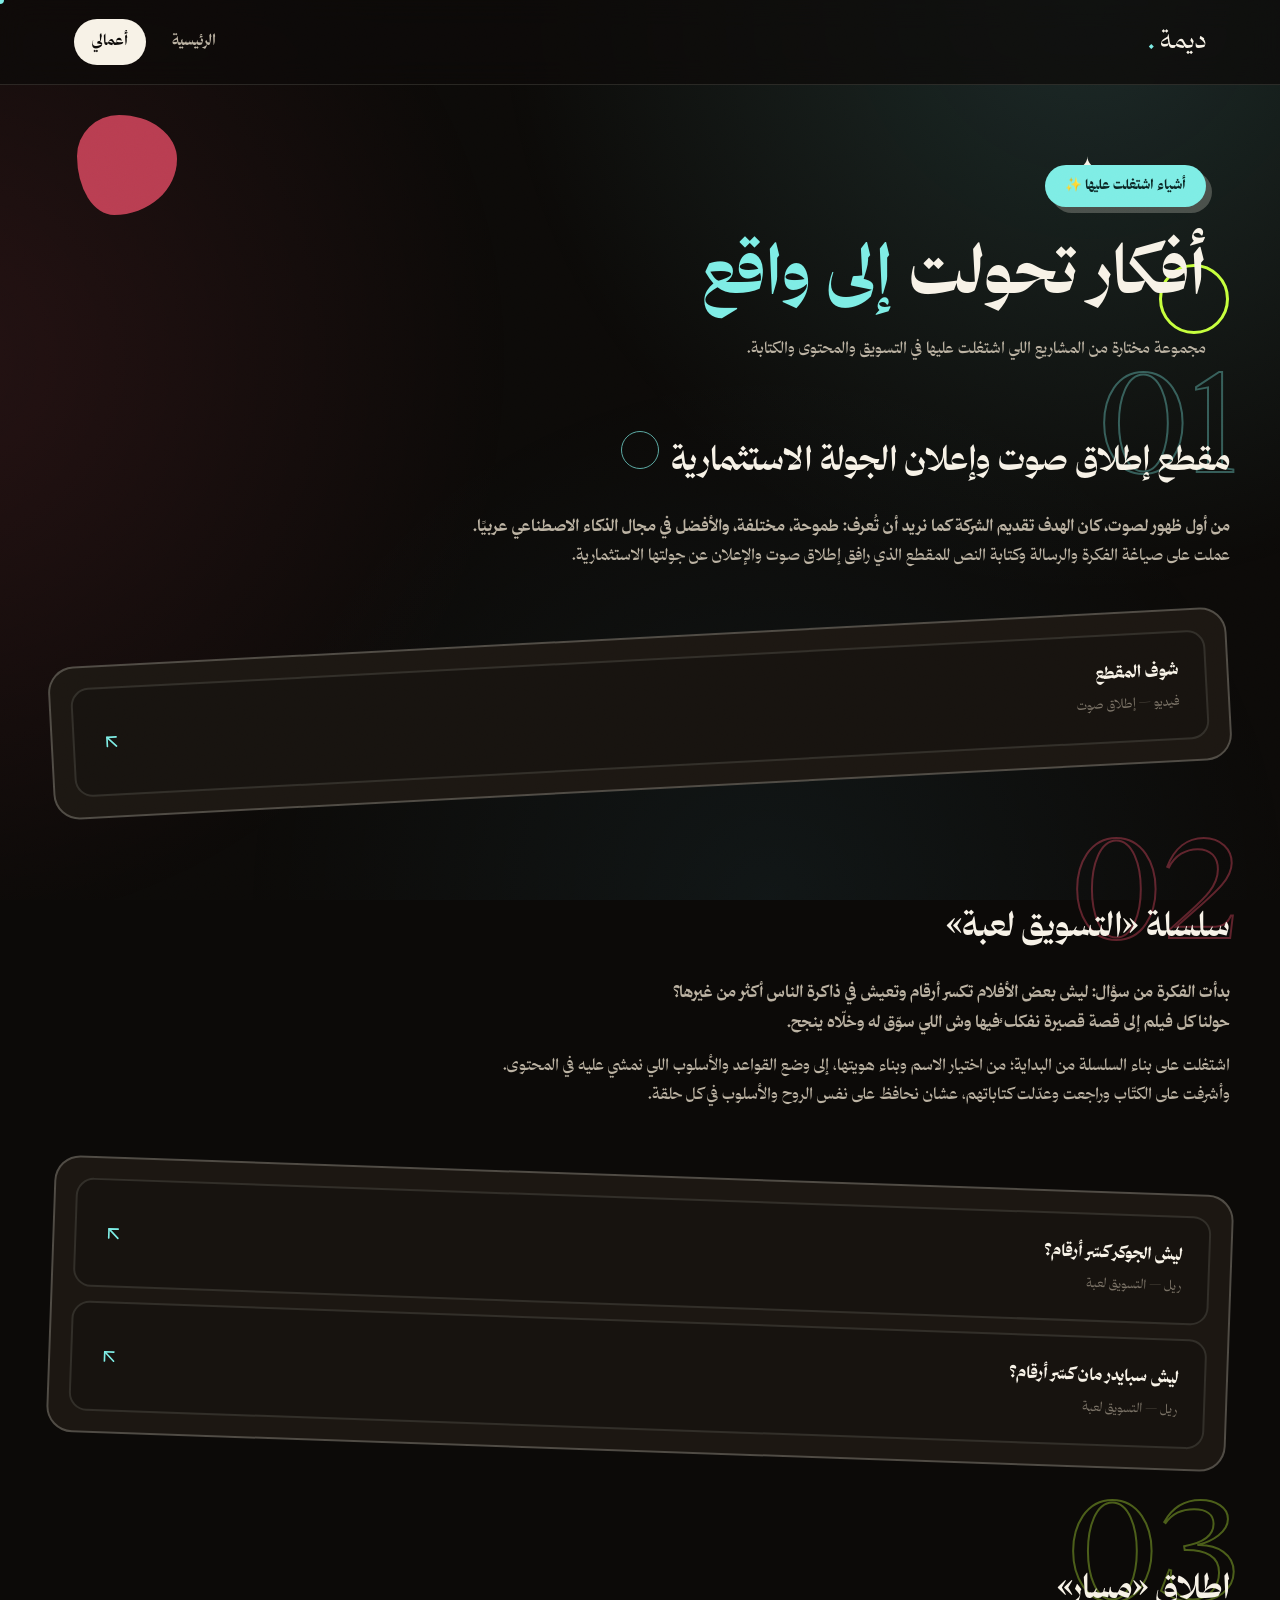
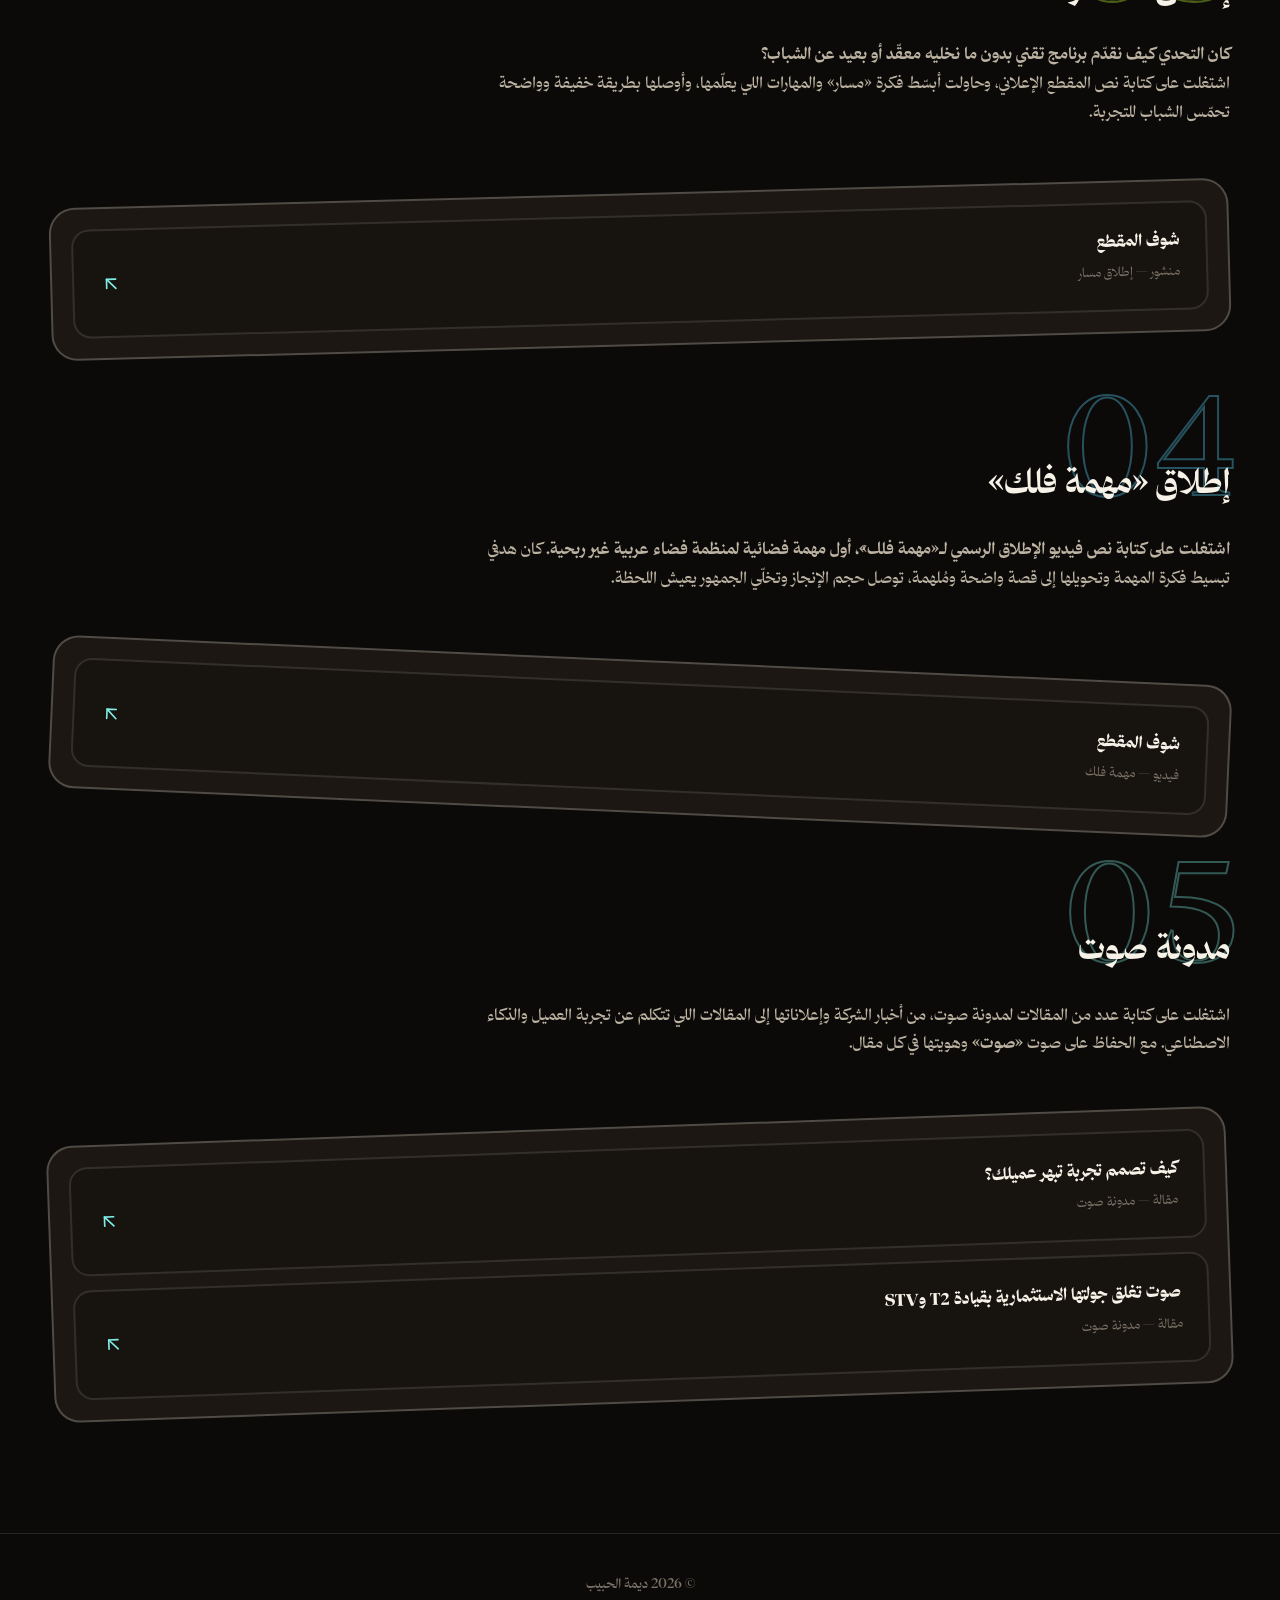
==== commit 937d405c: "Revert to the bold/playful version (pre-sophisticated-direction) Restores css/style.css, index.html," ====
--- a/projects.html
+++ b/projects.html
@@ -8,8 +8,6 @@
   <link rel="stylesheet" href="css/style.css" />
 </head>
 <body>
-
-  <canvas id="starfield" aria-hidden="true"></canvas>
 
   <nav class="site-nav">
     <div class="container">
@@ -22,15 +20,25 @@
   </nav>
 
   <header class="page-header">
+    <div class="shape-layer">
+      <div class="shape-wrap" data-depth="16" style="top:10%; inset-inline-end:6%;">
+        <div class="shape shape-blob" style="width:100px;height:100px;background:var(--pink);opacity:.7;"></div>
+      </div>
+      <div class="shape-wrap" data-depth="-12" style="top:60%; inset-inline-start:4%;">
+        <div class="shape shape-ring" style="width:70px;height:70px;color:var(--lime);"></div>
+      </div>
+      <div class="shape-wrap" data-depth="20" style="top:20%; inset-inline-start:14%;">
+        <div class="shape shape-star" style="font-family:'Thmanyah Serif Display',serif; font-size:2rem; color:var(--gold);">✦</div>
+      </div>
+    </div>
     <div class="container">
-      <div class="eyebrow reveal">أشياء اشتغلت عليها</div>
-      <h1 class="reveal">أفكار تحولت إلى <span class="accent-word">واقع</span></h1>
+      <div class="eyebrow reveal">أشياء اشتغلت عليها ✨</div>
+      <h1 class="reveal">أفكار تحولت <span class="accent-word">إلى واقع</span></h1>
       <p class="reveal">مجموعة مختارة من المشاريع اللي اشتغلت عليها في التسويق والمحتوى والكتابة.</p>
     </div>
   </header>
 
   <main class="projects-list container">
-    <svg class="constellation-svg" aria-hidden="true"></svg>
 
     <!-- 1: صوت launch -->
     <article class="project-card reveal">
--- a/css/style.css
+++ b/css/style.css
@@ -50,23 +50,26 @@
 }
 
 :root {
-  --bg: #1b1b1b;
-  --bg-elevated: rgba(32, 33, 38, 0.52);
-  --bg-elevated-solid: #212126;
-  --line: rgba(245, 240, 230, 0.10);
-  --line-strong: rgba(245, 240, 230, 0.20);
-  --fg: #f3efe6;
-  --fg-dim: #9c9488;
-  --fg-faint: #8c8375;
-  --sirius: #cfe3ff;
-  --gold: #d8b98a;
-  --prism-1: rgba(207, 227, 255, 0.55);
-  --prism-2: rgba(216, 185, 138, 0.45);
-  --prism-3: rgba(255, 205, 225, 0.35);
-  --prism-4: rgba(190, 215, 255, 0.45);
+  --bg: #0c0a08;
+  --bg-alt: #17130f;
+  --bg-card: #1c1712;
+  --line: rgba(247, 242, 231, 0.12);
+  --line-strong: rgba(247, 242, 231, 0.24);
+  --fg: #f7f2e7;
+  --fg-dim: #bcb3a3;
+  --fg-faint: #7a7266;
+  --accent: #7eede5;
+  --accent-ink: #0b2624;
+  --pink: #ff5470;
+  --lime: #c6ff3d;
+  --sky: #5ad8ff;
+  --radius: 26px;
   --max-w: 1180px;
-  --ease: cubic-bezier(0.19, 1, 0.22, 1);
-  --glass-blur: 16px;
+  --tilt-1: -3deg;
+  --tilt-2: 2deg;
+  --tilt-3: -1.5deg;
+  --tilt-4: 2.5deg;
+  --tilt-5: -2deg;
 }
 
 html {
@@ -74,55 +77,51 @@
 }
 
 body {
-  background: #1b1b1b;
-  background: linear-gradient(180deg, #1c1c1d 0%, #16171c 55%, #101119 100%) fixed;
+  background: var(--bg);
   color: var(--fg);
   font-family: "Thmanyah Serif Display", serif;
   font-weight: 400;
-  line-height: 1.9;
+  line-height: 1.75;
   overflow-x: hidden;
+  cursor: none;
   -webkit-font-smoothing: antialiased;
 }
 
 strong, b {
   font-family: "Thmanyah Serif Text", "Thmanyah Serif Display", serif;
   font-weight: 700;
-  color: var(--fg);
-}
-
-/* grain texture: static, fixed, never intercepts clicks */
+}
+
+@media (hover: none), (pointer: coarse) {
+  body { cursor: auto; }
+}
+
+.display {
+  font-family: "Thmanyah Serif Display", serif;
+}
+
+/* grain texture */
 body::after {
   content: "";
   position: fixed;
   inset: 0;
-  z-index: 2;
+  z-index: 998;
   pointer-events: none;
-  opacity: 0.04;
+  opacity: 0.05;
   mix-blend-mode: overlay;
   background-image: url("data:image/svg+xml;utf8,<svg xmlns='http://www.w3.org/2000/svg' width='120' height='120'><filter id='n'><feTurbulence type='fractalNoise' baseFrequency='0.9' numOctaves='2' stitchTiles='stitch'/></filter><rect width='100%25' height='100%25' filter='url(%23n)'/></svg>");
 }
 
-/* nebula glow: a couple of soft blurred spots, never bright */
 body::before {
   content: "";
   position: fixed;
   inset: 0;
   z-index: -1;
   background:
-    radial-gradient(ellipse 820px 520px at 78% 8%, rgba(207, 227, 255, 0.05), transparent 60%),
-    radial-gradient(ellipse 700px 600px at 10% 85%, rgba(216, 185, 138, 0.04), transparent 62%),
-    radial-gradient(ellipse 140% 140% at 50% 50%, transparent 55%, rgba(0, 0, 0, 0.4) 100%);
+    radial-gradient(circle at 85% 0%, rgba(126, 237, 229, 0.14), transparent 42%),
+    radial-gradient(circle at -5% 40%, rgba(255, 84, 112, 0.10), transparent 40%),
+    radial-gradient(circle at 60% 100%, rgba(90, 216, 255, 0.06), transparent 45%);
   pointer-events: none;
-}
-
-#starfield {
-  position: fixed;
-  inset: 0;
-  z-index: -1;
-  pointer-events: none;
-  display: block;
-  width: 100%;
-  height: 100%;
 }
 
 a {
@@ -140,9 +139,8 @@
   position: relative;
 }
 
-/* ===== Custom cursor: glowing star dot with an eased trail ===== */
-.cursor-dot,
-.cursor-ring {
+/* ===== Custom cursor ===== */
+.cursor-dot, .cursor-ring {
   position: fixed;
   top: 0;
   left: 0;
@@ -153,106 +151,66 @@
   will-change: transform;
 }
 .cursor-dot {
-  width: 6px;
-  height: 6px;
-  background: var(--sirius);
-  box-shadow: 0 0 8px 2px rgba(207, 227, 255, 0.7);
-  transition: width 0.3s var(--ease), height 0.3s var(--ease), box-shadow 0.3s var(--ease);
+  width: 8px;
+  height: 8px;
+  background: var(--accent);
 }
 .cursor-ring {
-  width: 30px;
-  height: 30px;
-  border: 1px solid rgba(207, 227, 255, 0.35);
-  opacity: 0.8;
-  transition: width 0.35s var(--ease), height 0.35s var(--ease), opacity 0.35s var(--ease), border-color 0.35s var(--ease);
-}
-.cursor-ring::before,
-.cursor-ring::after {
-  content: "";
-  position: absolute;
-  top: 50%;
-  left: 50%;
-  background: linear-gradient(to right, transparent, rgba(207, 227, 255, 0.55), transparent);
-  opacity: 0;
-  transition: opacity 0.35s var(--ease);
-}
-.cursor-ring::before {
-  width: 54px;
-  height: 1px;
-  transform: translate(-50%, -50%);
-}
-.cursor-ring::after {
-  width: 1px;
-  height: 54px;
-  background: linear-gradient(to bottom, transparent, rgba(207, 227, 255, 0.55), transparent);
-  transform: translate(-50%, -50%);
-}
-.cursor-dot.is-hover {
-  width: 9px;
-  height: 9px;
-  box-shadow: 0 0 14px 4px rgba(207, 227, 255, 0.85);
+  width: 38px;
+  height: 38px;
+  border: 1.5px solid var(--accent);
+  transition: width 0.25s ease, height 0.25s ease, border-color 0.25s ease, opacity 0.25s ease;
+  opacity: 0.7;
 }
 .cursor-ring.is-hover {
-  width: 56px;
-  height: 56px;
-  border-color: rgba(216, 185, 138, 0.45);
-  opacity: 1;
-}
-.cursor-ring.is-hover::before,
-.cursor-ring.is-hover::after {
+  width: 64px;
+  height: 64px;
+  border-color: var(--pink);
   opacity: 1;
 }
 @media (hover: none), (pointer: coarse) {
   .cursor-dot, .cursor-ring { display: none; }
 }
 
-/* ===== Sirius: hero star ===== */
-.sirius {
+/* ===== Floating shapes ===== */
+.shape-layer {
   position: absolute;
+  inset: 0;
+  overflow: hidden;
   pointer-events: none;
   z-index: 0;
 }
-.sirius-core {
+.shape-wrap {
   position: absolute;
-  width: 10px;
-  height: 10px;
+  will-change: transform;
+}
+.shape {
+  will-change: transform;
+}
+.shape-blob {
+  border-radius: 42% 58% 63% 37% / 41% 44% 56% 59%;
+  animation: float-blob 9s ease-in-out infinite;
+}
+.shape-ring {
   border-radius: 50%;
-  background: #fff;
-  box-shadow:
-    0 0 10px 3px rgba(207, 227, 255, 0.95),
-    0 0 36px 14px rgba(207, 227, 255, 0.5),
-    0 0 90px 36px rgba(207, 227, 255, var(--sirius-glow, 0.18));
-  transition: box-shadow 0.4s ease-out;
-}
-.sirius-spike {
-  position: absolute;
-  background: linear-gradient(to var(--spike-dir, top), rgba(207, 227, 255, 0.85), transparent);
-  transition: opacity 0.4s ease-out;
-}
-.sirius-spike.v {
-  top: 50%;
-  left: 50%;
-  width: 1.5px;
-  height: 230px;
-  transform: translate(-50%, -100%);
-}
-.sirius-spike.v.down {
-  --spike-dir: bottom;
-  transform: translate(-50%, 0%) scaleY(0.55);
-  opacity: 0.6;
-}
-.sirius-spike.h {
-  top: 50%;
-  left: 50%;
-  height: 1.5px;
-  width: 230px;
-  transform: translate(-100%, -50%);
-  background: linear-gradient(to left, rgba(207, 227, 255, 0.85), transparent);
-}
-.sirius-spike.h.right {
-  transform: translate(0%, -50%) scaleX(0.55);
-  background: linear-gradient(to right, rgba(207, 227, 255, 0.85), transparent);
-  opacity: 0.6;
+  border: 3px solid currentColor;
+  animation: float-spin 16s linear infinite;
+}
+.shape-star {
+  animation: float-wiggle 6s ease-in-out infinite;
+}
+@keyframes float-blob {
+  0%, 100% { transform: translate(0, 0) rotate(0deg) scale(1); }
+  33% { transform: translate(12px, -18px) rotate(8deg) scale(1.05); }
+  66% { transform: translate(-14px, 10px) rotate(-6deg) scale(0.97); }
+}
+@keyframes float-spin {
+  from { transform: rotate(0deg); }
+  to { transform: rotate(360deg); }
+}
+@keyframes float-wiggle {
+  0%, 100% { transform: rotate(0deg) translateY(0); }
+  50% { transform: rotate(14deg) translateY(-10px); }
 }
 
 /* ===== Nav ===== */
@@ -261,7 +219,7 @@
   top: 0;
   z-index: 50;
   backdrop-filter: blur(14px);
-  background: rgba(20, 21, 25, 0.68);
+  background: rgba(12, 10, 8, 0.75);
   border-bottom: 1px solid var(--line);
 }
 .site-nav .container {
@@ -272,70 +230,75 @@
 }
 .brand {
   font-family: "Thmanyah Serif Display", serif;
-  font-size: 1.5rem;
+  font-size: 1.6rem;
   display: inline-flex;
   align-items: center;
-  gap: 2px;
-  color: var(--fg);
-  transition: opacity 0.3s var(--ease);
-}
-.brand:hover { opacity: 0.72; }
+  gap: 4px;
+  transition: transform 0.35s cubic-bezier(0.34, 1.56, 0.64, 1);
+}
+.brand:hover { transform: rotate(-6deg) scale(1.08); }
 .brand .dot {
-  color: var(--sirius);
-  font-size: 1.7rem;
+  color: var(--accent);
+  font-size: 1.9rem;
   line-height: 0;
 }
 .nav-links {
   display: flex;
   align-items: center;
-  gap: 32px;
-  font-size: 0.92rem;
+  gap: 8px;
+  font-size: 0.95rem;
 }
 .nav-links a {
   position: relative;
+  padding: 10px 18px;
+  border-radius: 999px;
   color: var(--fg-dim);
-  padding-bottom: 4px;
-  border-bottom: 1px solid transparent;
-  transition: color 0.3s var(--ease), border-color 0.3s var(--ease);
+  font-weight: 700;
+  transition: color 0.25s ease, background 0.25s ease, transform 0.25s ease;
+  display: inline-block;
 }
 .nav-links a:hover {
-  color: var(--fg);
-  border-color: var(--line-strong);
+  color: var(--bg);
+  background: var(--accent);
+  transform: rotate(-2deg);
 }
 .nav-links a.active {
-  color: var(--fg);
-  border-color: var(--gold);
-}
-
-/* ===== Glass surfaces (buttons, contact links, embed frames) ===== */
-.glass {
-  background: var(--bg-elevated);
-  backdrop-filter: blur(var(--glass-blur));
-  -webkit-backdrop-filter: blur(var(--glass-blur));
-}
-@supports not ((backdrop-filter: blur(1px)) or (-webkit-backdrop-filter: blur(1px))) {
-  .glass { background: var(--bg-elevated-solid); }
+  color: var(--bg);
+  background: var(--fg);
 }
 
 /* ===== Hero ===== */
 .hero {
   position: relative;
-  padding: 130px 0 110px;
+  padding: 90px 0 40px;
   isolation: isolate;
-  overflow: hidden;
 }
 .hero-inner {
-  max-width: 920px;
-  position: relative;
-  z-index: 1;
+  max-width: 900px;
+}
+.eyebrow {
+  display: inline-flex;
+  align-items: center;
+  gap: 10px;
+  font-size: 0.85rem;
+  color: var(--accent-ink);
+  background: var(--accent);
+  padding: 9px 20px;
+  border-radius: 999px;
+  margin-bottom: 32px;
+  font-weight: 900;
+  transform: rotate(-3deg);
+  box-shadow: 6px 6px 0 var(--line-strong);
 }
 
 .hero h1 {
   font-family: "Thmanyah Serif Display", serif;
-  font-size: clamp(2.6rem, 7.4vw, 6rem);
-  line-height: 1.3;
+  font-size: clamp(2.4rem, 7.2vw, 5.6rem);
+  line-height: 1.18;
   letter-spacing: -0.01em;
   text-wrap: balance;
+  position: relative;
+  z-index: 1;
 }
 .hero h1 .line-name {
   display: block;
@@ -343,275 +306,233 @@
 }
 .hero h1 .line-2 {
   display: block;
+  color: var(--accent);
+  font-size: clamp(1.5rem, 4vw, 2.6rem);
+  margin-top: 10px;
+}
+
+.hero-sub {
+  margin-top: 34px;
+  font-size: clamp(1.02rem, 1.6vw, 1.2rem);
   color: var(--fg-dim);
-  font-size: clamp(1.4rem, 3.4vw, 2.2rem);
-  margin-top: 18px;
-  font-weight: 400;
-}
-.hero h1 .line-2 .accent-word {
-  color: var(--gold);
-}
-
-.hero-sub {
-  margin-top: 44px;
-  font-size: clamp(1rem, 1.4vw, 1.15rem);
-  color: var(--fg-dim);
-  max-width: 620px;
-  font-weight: 400;
-}
-.hero-sub p + p { margin-top: 18px; }
+  max-width: 700px;
+  font-weight: 500;
+  position: relative;
+  z-index: 1;
+}
 
 .hero-actions {
-  margin-top: 56px;
+  margin-top: 46px;
   display: flex;
   flex-wrap: wrap;
-  gap: 18px;
+  gap: 20px;
+  position: relative;
+  z-index: 1;
 }
 
 .btn {
-  position: relative;
   display: inline-flex;
   align-items: center;
   gap: 12px;
-  padding: 16px 32px;
+  padding: 18px 34px;
   border-radius: 999px;
-  font-size: 0.98rem;
-  font-weight: 500;
-  border: 1px solid var(--line-strong);
-  transition: border-color 0.35s var(--ease), background 0.35s var(--ease), color 0.35s var(--ease), transform 0.35s var(--ease), box-shadow 0.35s var(--ease);
+  font-size: 1.02rem;
+  font-weight: 900;
+  transition: transform 0.3s cubic-bezier(0.34, 1.56, 0.64, 1), box-shadow 0.3s ease, background 0.3s ease, color 0.3s ease;
+  border: 2.5px solid var(--fg);
+  cursor: pointer;
 }
 .btn-primary {
-  background: var(--gold);
-  color: #1b1b1b;
-  border-color: var(--gold);
+  background: var(--accent);
+  color: var(--accent-ink);
+  border-color: var(--accent);
 }
 .btn-secondary {
+  background: transparent;
   color: var(--fg);
 }
 .btn:hover {
-  transform: translateY(-2px);
-  border-color: var(--sirius);
-  box-shadow: 0 0 22px -4px rgba(207, 227, 255, 0.35);
-}
-.btn-secondary:hover { color: var(--sirius); }
-.btn-primary:hover { background: transparent; color: var(--sirius); }
+  transform: translateY(-4px) rotate(-2deg);
+  box-shadow: 7px 9px 0 var(--pink);
+}
+.btn-primary:hover { box-shadow: 7px 9px 0 var(--fg); }
 .btn svg {
-  width: 18px;
-  height: 18px;
+  width: 20px;
+  height: 20px;
   flex-shrink: 0;
-}
-
+  transition: transform 0.3s ease;
+}
+.btn:hover svg { transform: translateX(-4px) rotate(-8deg); }
+
+/* ===== Skills sticker cloud ===== */
 /* ===== Closing ===== */
 .closing {
-  position: relative;
-  padding: 150px 0 110px;
-  border-top: 1px solid var(--line);
+  padding: 130px 0 70px;
+  border-top: 2px solid var(--line);
   text-align: center;
+  position: relative;
   overflow: hidden;
-  isolation: isolate;
 }
 .closing h2 {
   font-family: "Thmanyah Serif Display", serif;
-  font-size: clamp(1.9rem, 4.6vw, 3.2rem);
-  margin-bottom: 48px;
-  position: relative;
-  z-index: 1;
-  font-weight: 500;
+  font-size: clamp(1.9rem, 5vw, 3.2rem);
+  margin-bottom: 40px;
+  position: relative;
+  z-index: 1;
 }
 .closing h2 .accent-word {
-  color: var(--gold);
+  color: var(--accent);
+  display: inline-block;
+  transform: rotate(-2deg);
 }
 
 .contact-row {
   display: flex;
   flex-wrap: wrap;
   justify-content: center;
-  gap: 18px;
-  position: relative;
-  z-index: 1;
-}
-.contact-link {
-  position: relative;
+  gap: 20px;
+  position: relative;
+  z-index: 1;
+}
+.contact-pill {
   display: inline-flex;
   align-items: center;
-  gap: 10px;
-  color: var(--fg-dim);
-  font-size: 0.95rem;
-  padding: 13px 24px;
+  gap: 12px;
+  padding: 16px 30px;
+  border: 2.5px solid var(--fg);
   border-radius: 999px;
-  border: 1px solid var(--line-strong);
+  font-size: 1rem;
+  font-weight: 900;
+  transition: transform 0.3s cubic-bezier(0.34, 1.56, 0.64, 1), background 0.3s ease, color 0.3s ease, box-shadow 0.3s ease;
   direction: ltr;
-  transition: color 0.3s var(--ease), border-color 0.3s var(--ease), box-shadow 0.3s var(--ease);
-}
-.contact-link:hover {
-  color: var(--sirius);
-  border-color: var(--sirius);
-  box-shadow: 0 0 20px -4px rgba(207, 227, 255, 0.3);
-}
-.contact-link svg { width: 15px; height: 15px; }
+}
+.contact-pill:nth-child(1) { transform: rotate(-2deg); }
+.contact-pill:nth-child(2) { transform: rotate(2deg); }
+.contact-pill:nth-child(3) { transform: rotate(-1.5deg); }
+.contact-pill:hover {
+  background: var(--fg);
+  color: var(--bg);
+  transform: rotate(0deg) translateY(-4px) scale(1.04);
+  box-shadow: 6px 8px 0 var(--pink);
+}
+.contact-pill svg { width: 18px; height: 18px; }
 
 footer.site-footer {
   padding: 40px 0;
   text-align: center;
   color: var(--fg-faint);
-  font-size: 0.82rem;
+  font-size: 0.85rem;
+  font-weight: 500;
   border-top: 1px solid var(--line);
 }
 
-/* ===== Reveal animation: soft fade + gentle upward drift ===== */
+/* ===== Reveal animation ===== */
 .reveal {
   opacity: 0;
-  transform: translateY(22px);
-  transition: opacity 0.9s var(--ease), transform 0.9s var(--ease);
+  transform: translateY(40px) rotate(-1.5deg) scale(0.96);
+  transition: opacity 0.75s cubic-bezier(0.16, 1, 0.3, 1), transform 0.75s cubic-bezier(0.16, 1, 0.3, 1);
 }
 .reveal.in-view {
   opacity: 1;
-  transform: translateY(0);
+  transform: translateY(0) rotate(0deg) scale(1);
 }
 
 /* ===== Projects page ===== */
 .page-header {
-  padding: 120px 0 50px;
-  position: relative;
-}
-.eyebrow {
-  display: inline-block;
-  font-size: 0.82rem;
-  letter-spacing: 0.08em;
-  color: var(--gold);
-  margin-bottom: 22px;
-  position: relative;
-  z-index: 1;
+  padding: 80px 0 20px;
+  position: relative;
 }
 .page-header h1 {
   font-family: "Thmanyah Serif Display", serif;
-  font-size: clamp(2.3rem, 5.6vw, 4.4rem);
-  line-height: 1.28;
-  position: relative;
-  z-index: 1;
-}
-.page-header h1 .accent-word { color: var(--gold); }
+  font-size: clamp(2.2rem, 6vw, 4.2rem);
+  line-height: 1.15;
+  position: relative;
+  z-index: 1;
+}
+.page-header h1 .accent-word { color: var(--accent); }
 .page-header p {
-  margin-top: 24px;
+  margin-top: 20px;
   color: var(--fg-dim);
-  max-width: 580px;
-  font-weight: 400;
+  max-width: 640px;
+  font-weight: 500;
   position: relative;
   z-index: 1;
 }
 
 .projects-list {
-  padding: 40px 0 140px;
-  position: relative;
-}
-
-.constellation-svg {
+  padding: 50px 0 130px;
+  display: flex;
+  flex-direction: column;
+  gap: 110px;
+}
+
+.project-card {
+  position: relative;
+  display: grid;
+  grid-template-columns: 1fr;
+  gap: 30px;
+}
+
+.project-index {
   position: absolute;
-  inset: 0;
-  width: 100%;
-  height: 100%;
+  top: -64px;
+  inset-inline-start: -10px;
+  font-family: "Thmanyah Serif Display", serif;
+  font-size: clamp(4.5rem, 11vw, 9rem);
+  line-height: 1;
+  color: transparent;
+  -webkit-text-stroke: 2px var(--line-strong);
+  z-index: 0;
   pointer-events: none;
-  z-index: 0;
-  overflow: visible;
-}
-.constellation-svg path {
-  fill: none;
-  stroke: rgba(207, 227, 255, 0.28);
-  stroke-width: 1;
-}
-.constellation-svg circle {
-  fill: var(--sirius);
-  opacity: 0.55;
-}
-
-.project-card {
-  position: relative;
-  display: grid;
-  grid-template-columns: 80px 1fr;
-  gap: 8px 32px;
-  padding: 56px 0;
-  border-top: 1px solid var(--line);
-}
-.project-card:last-child { padding-bottom: 0; }
-
-.project-index {
-  position: relative;
-  z-index: 1;
-  font-size: 0.95rem;
-  color: var(--gold);
-  font-weight: 500;
-  letter-spacing: 0.02em;
-  padding-top: 4px;
-}
-.project-card:nth-child(5n+1) .project-index { margin-inline-start: 2px; }
-.project-card:nth-child(5n+2) .project-index { margin-inline-start: 20px; }
-.project-card:nth-child(5n+3) .project-index { margin-inline-start: -4px; }
-.project-card:nth-child(5n+4) .project-index { margin-inline-start: 14px; }
-.project-card:nth-child(5n+5) .project-index { margin-inline-start: 4px; }
-@media (max-width: 720px) {
-  .project-index { margin-inline-start: 0 !important; }
-}
-
-.project-body { grid-column: 2; max-width: 760px; }
+  user-select: none;
+}
+.project-card:nth-child(5n+1) .project-index { -webkit-text-stroke-color: rgba(126, 237, 229, 0.35); }
+.project-card:nth-child(5n+2) .project-index { -webkit-text-stroke-color: rgba(255,84,112,0.35); }
+.project-card:nth-child(5n+3) .project-index { -webkit-text-stroke-color: rgba(198,255,61,0.35); }
+.project-card:nth-child(5n+4) .project-index { -webkit-text-stroke-color: rgba(90,216,255,0.35); }
+.project-card:nth-child(5n+5) .project-index { -webkit-text-stroke-color: rgba(126, 237, 229, 0.35); }
+
+.project-body { position: relative; z-index: 1; }
 
 .project-title {
   font-family: "Thmanyah Serif Display", serif;
-  font-size: clamp(1.4rem, 2.4vw, 1.85rem);
-  font-weight: 500;
+  font-size: clamp(1.5rem, 3vw, 2.1rem);
   margin-bottom: 20px;
-  line-height: 1.4;
 }
 
 .project-desc {
   color: var(--fg-dim);
-  font-size: 1rem;
-  font-weight: 400;
-}
-.project-desc + .project-desc { margin-top: 14px; }
-
-/* ===== Iridescent glass embed frame ===== */
+  font-size: 1.02rem;
+  max-width: 760px;
+  font-weight: 500;
+  margin-bottom: 36px;
+}
+.project-desc + .project-desc { margin-top: -22px; }
+
 .embed-frame {
-  grid-column: 2;
-  max-width: 760px;
-  margin-top: 32px;
-  position: relative;
-  border-radius: 14px;
-  padding: 5px;
-  background:
-    linear-gradient(var(--bg-elevated-solid), var(--bg-elevated-solid)) padding-box,
-    linear-gradient(120deg, var(--prism-1), var(--prism-2), var(--prism-3), var(--prism-4)) border-box;
-  background-size: 300% 300%;
-  border: 1px solid transparent;
-  animation: prism-shift 16s ease-in-out infinite;
-  transition: box-shadow 0.4s var(--ease);
-}
-.embed-frame::after {
-  content: "";
-  position: absolute;
-  inset: 0;
-  border-radius: 14px;
-  pointer-events: none;
-  background: var(--bg-elevated);
-  backdrop-filter: blur(var(--glass-blur));
-  -webkit-backdrop-filter: blur(var(--glass-blur));
-  z-index: -1;
-}
-@supports not ((backdrop-filter: blur(1px)) or (-webkit-backdrop-filter: blur(1px))) {
-  .embed-frame::after { background: var(--bg-elevated-solid); }
-}
+  background: var(--bg-card);
+  border: 2.5px solid var(--line-strong);
+  border-radius: var(--radius);
+  padding: 20px;
+  position: relative;
+  z-index: 1;
+  transition: transform 0.4s cubic-bezier(0.34, 1.56, 0.64, 1), box-shadow 0.4s ease, border-color 0.4s ease;
+}
+.project-card:nth-child(5n+1) .embed-frame { transform: rotate(var(--tilt-1)); }
+.project-card:nth-child(5n+2) .embed-frame { transform: rotate(var(--tilt-2)); }
+.project-card:nth-child(5n+3) .embed-frame { transform: rotate(var(--tilt-3)); }
+.project-card:nth-child(5n+4) .embed-frame { transform: rotate(var(--tilt-4)); }
+.project-card:nth-child(5n+5) .embed-frame { transform: rotate(var(--tilt-5)); }
 .embed-frame:hover {
-  box-shadow: 0 0 36px -8px rgba(207, 227, 255, 0.25);
-}
-@keyframes prism-shift {
-  0%, 100% { background-position: 0% 50%, 0% 50%; }
-  50% { background-position: 0% 50%, 100% 50%; }
+  transform: rotate(0deg) scale(1.015);
+  border-color: var(--accent);
+  box-shadow: 10px 14px 0 var(--line-strong);
 }
 
 .link-cards {
   display: flex;
   flex-direction: column;
-  border-radius: 10px;
-  overflow: hidden;
+  gap: 14px;
 }
 
 .link-card {
@@ -619,44 +540,44 @@
   align-items: center;
   justify-content: space-between;
   gap: 16px;
-  padding: 18px 18px;
-  border-bottom: 1px solid var(--line);
-  transition: color 0.3s var(--ease);
-}
-.link-cards .link-card:last-child { border-bottom: none; }
-.link-card:hover { color: var(--sirius); }
+  padding: 24px 26px;
+  border-radius: 18px;
+  background: var(--bg-alt);
+  border: 2px solid var(--line);
+  transition: border-color 0.25s ease, background 0.25s ease, transform 0.25s cubic-bezier(0.34, 1.56, 0.64, 1);
+}
+.link-card:hover {
+  border-color: var(--accent);
+  background: rgba(126, 237, 229, 0.08);
+  transform: translateX(-6px) scale(1.01);
+}
 .link-card .link-title {
-  font-weight: 500;
+  font-weight: 900;
   color: var(--fg);
-  font-size: 1rem;
-  transition: color 0.3s var(--ease);
-}
-.link-card:hover .link-title { color: var(--sirius); }
+  font-size: 1.05rem;
+}
 .link-card .link-label {
-  font-size: 0.8rem;
+  font-size: 0.82rem;
   color: var(--fg-faint);
-  margin-top: 4px;
+  margin-top: 5px;
 }
 .link-card .link-icon {
-  width: 18px;
-  height: 18px;
-  color: var(--fg-faint);
+  width: 22px;
+  height: 22px;
+  color: var(--accent);
   flex-shrink: 0;
   transform: scaleX(-1);
-  transition: transform 0.35s var(--ease), color 0.3s var(--ease);
-}
-.link-card:hover .link-icon {
-  color: var(--sirius);
-  transform: scaleX(-1) translateX(-4px);
-}
+  transition: transform 0.3s ease;
+}
+.link-card:hover .link-icon { transform: scaleX(-1) translateX(-4px) rotate(-10deg); }
 
 .video-embed {
   position: relative;
   width: 100%;
   padding-top: 56.25%;
+  border-radius: 14px;
   overflow: hidden;
   background: #000;
-  border-radius: 9px;
 }
 .video-embed iframe { position: absolute; inset: 0; width: 100%; height: 100%; border: 0; }
 
@@ -664,22 +585,21 @@
   position: relative;
   width: 100%;
   padding-top: 75%;
+  border-radius: 14px;
   overflow: hidden;
   background: #000;
-  border-radius: 9px;
 }
 .drive-embed iframe { position: absolute; inset: 0; width: 100%; height: 100%; border: 0; }
 
 .social-embeds {
   display: grid;
   grid-template-columns: 1fr 1fr;
-  gap: 1px;
-  background: var(--line);
-  border-radius: 10px;
+  gap: 20px;
+}
+.social-embed-item {
+  background: var(--bg-alt);
+  border-radius: 14px;
   overflow: hidden;
-}
-.social-embed-item {
-  background: var(--bg-elevated-solid);
   display: flex;
   justify-content: center;
   padding: 10px;
@@ -687,7 +607,7 @@
 .tweet-embed-wrap { display: flex; justify-content: center; min-height: 60px; }
 .social-embed-item blockquote a,
 .tweet-embed-wrap blockquote a {
-  color: var(--sirius);
+  color: var(--accent);
   font-size: 0.9rem;
   text-decoration: underline;
 }
@@ -697,18 +617,15 @@
   .social-embeds { grid-template-columns: 1fr; }
   .btn { width: 100%; justify-content: center; }
   .hero-actions { flex-direction: column; }
-  .contact-row { flex-direction: column; align-items: center; gap: 14px; }
-  .hero { padding: 100px 0 70px; }
-  .page-header { padding: 90px 0 40px; }
-  .project-card { grid-template-columns: 1fr; gap: 16px; padding: 40px 0; }
-  .project-body, .embed-frame { grid-column: 1; }
-  .project-index { padding-top: 0; }
-  .constellation-svg { display: none; }
-  body::after { opacity: 0.03; }
+  .contact-row { flex-direction: column; align-items: center; }
+  .project-index { top: -40px; font-size: clamp(3.2rem, 18vw, 5rem); }
+  .projects-list { gap: 90px; }
 }
 
 @media (prefers-reduced-motion: reduce) {
   .reveal { opacity: 1; transform: none; transition: none; }
+  .shape { animation: none !important; }
   html { scroll-behavior: auto; }
-  .embed-frame { animation: none; }
-}
+  .cursor-dot, .cursor-ring { display: none; }
+  body { cursor: auto; }
+}
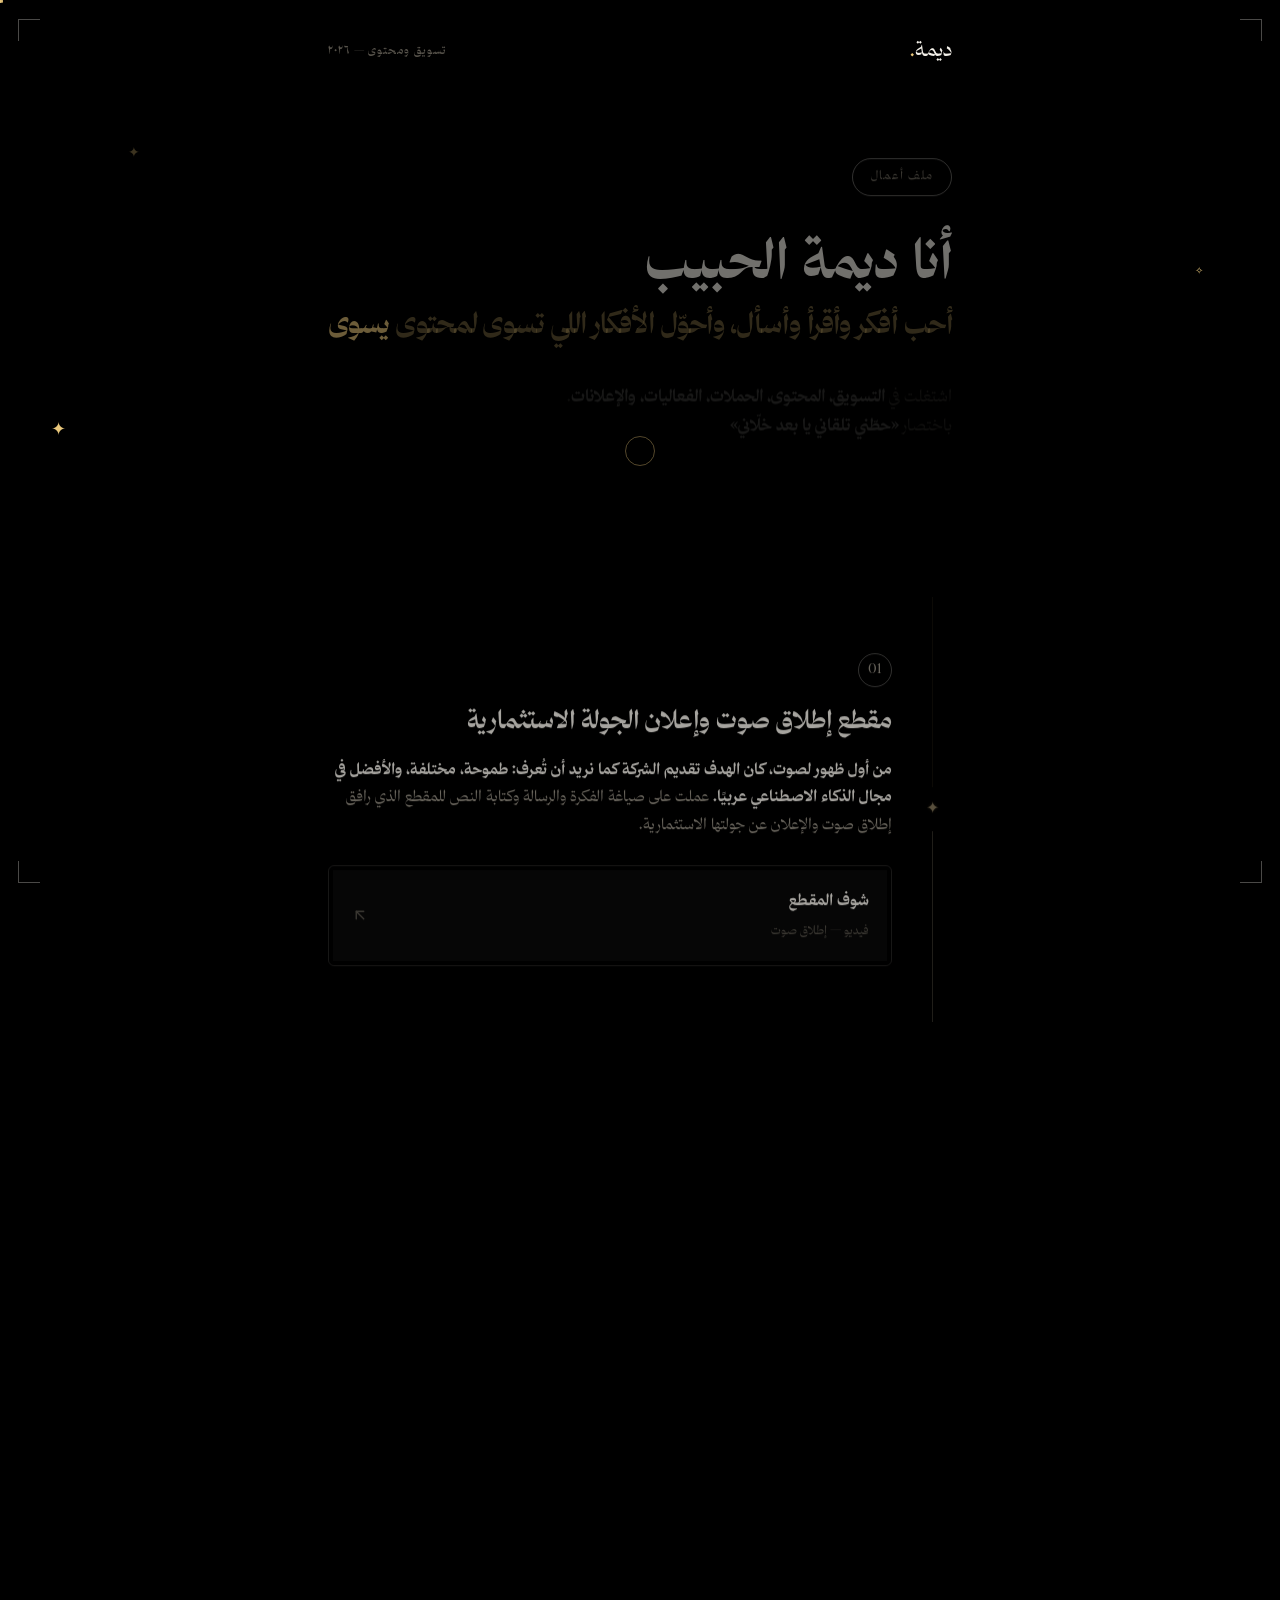
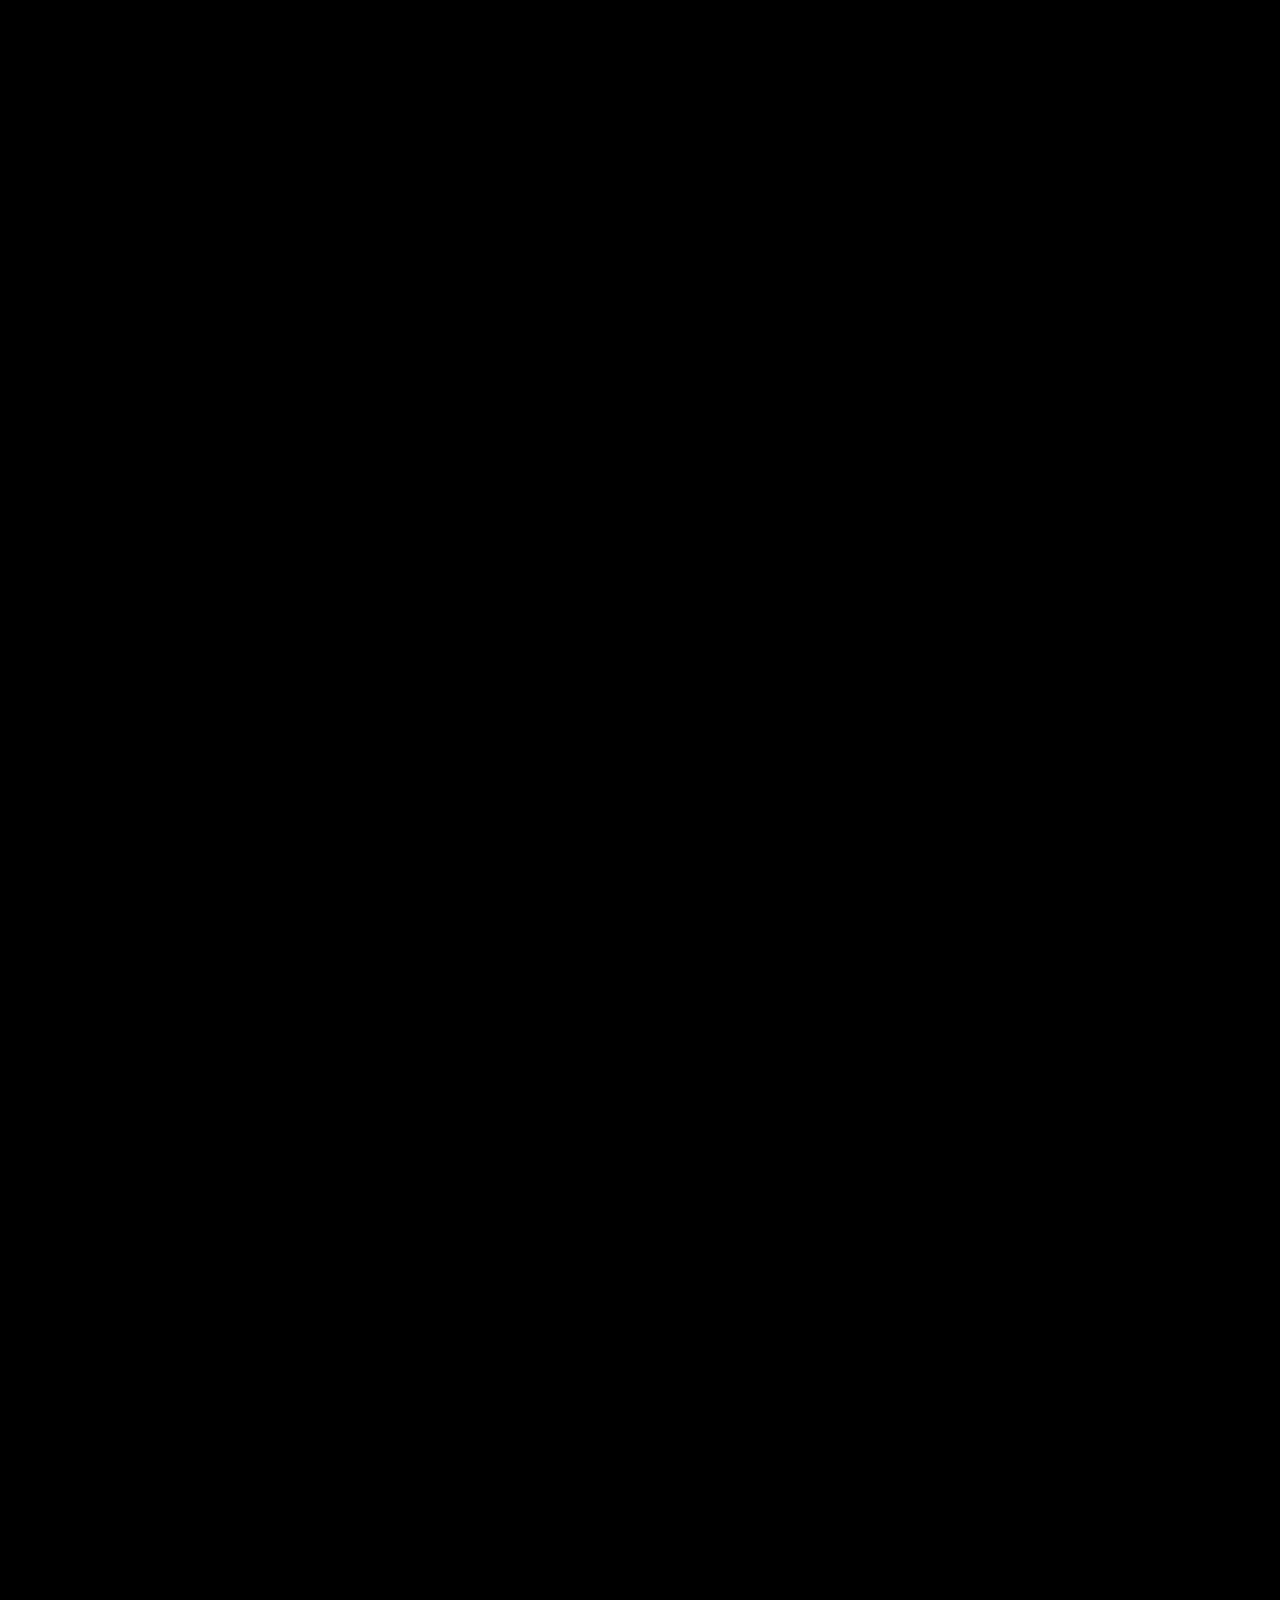
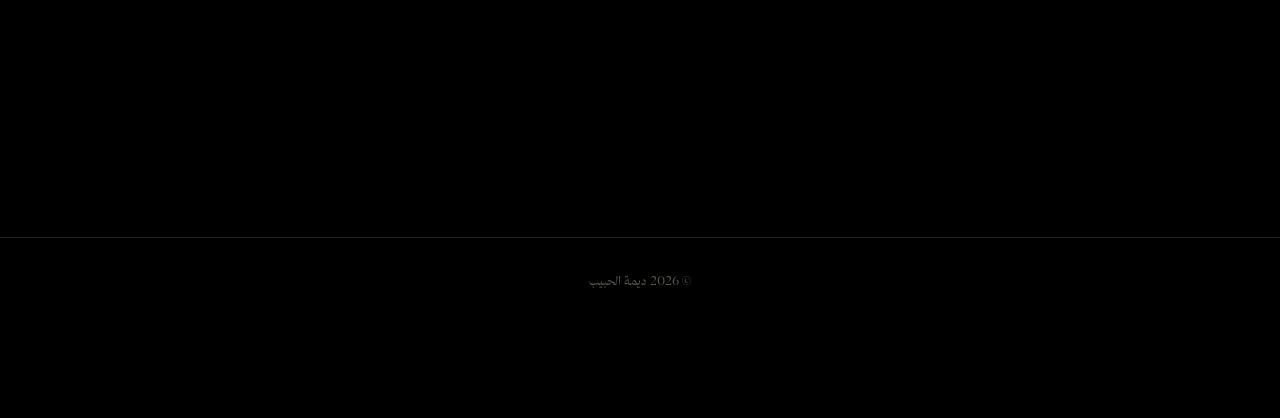
==== commit d0110f75: "New direction: single-page portrait portfolio with a literal star path Merge the home and projects p" ====
--- a/projects.html
+++ b/projects.html
@@ -2,165 +2,11 @@
 <html lang="ar" dir="rtl">
 <head>
   <meta charset="UTF-8" />
-  <meta name="viewport" content="width=device-width, initial-scale=1.0" />
-  <title>أعمالي — ديمة الحبيب</title>
-  <meta name="description" content="أشياء اشتغلت عليها — أعمال ومشاريع ديمة الحبيب في التسويق والمحتوى." />
-  <link rel="stylesheet" href="css/style.css" />
+  <meta http-equiv="refresh" content="0; url=index.html#path" />
+  <link rel="canonical" href="index.html#path" />
+  <title>ديمة الحبيب</title>
 </head>
 <body>
-
-  <nav class="site-nav">
-    <div class="container">
-      <a href="index.html" class="brand">ديمة<span class="dot">.</span></a>
-      <div class="nav-links">
-        <a href="index.html">الرئيسية</a>
-        <a href="projects.html" class="active">أعمالي</a>
-      </div>
-    </div>
-  </nav>
-
-  <header class="page-header">
-    <div class="shape-layer">
-      <div class="shape-wrap" data-depth="16" style="top:10%; inset-inline-end:6%;">
-        <div class="shape shape-blob" style="width:100px;height:100px;background:var(--pink);opacity:.7;"></div>
-      </div>
-      <div class="shape-wrap" data-depth="-12" style="top:60%; inset-inline-start:4%;">
-        <div class="shape shape-ring" style="width:70px;height:70px;color:var(--lime);"></div>
-      </div>
-      <div class="shape-wrap" data-depth="20" style="top:20%; inset-inline-start:14%;">
-        <div class="shape shape-star" style="font-family:'Thmanyah Serif Display',serif; font-size:2rem; color:var(--gold);">✦</div>
-      </div>
-    </div>
-    <div class="container">
-      <div class="eyebrow reveal">أشياء اشتغلت عليها ✨</div>
-      <h1 class="reveal">أفكار تحولت <span class="accent-word">إلى واقع</span></h1>
-      <p class="reveal">مجموعة مختارة من المشاريع اللي اشتغلت عليها في التسويق والمحتوى والكتابة.</p>
-    </div>
-  </header>
-
-  <main class="projects-list container">
-
-    <!-- 1: صوت launch -->
-    <article class="project-card reveal">
-      <span class="project-index">01</span>
-      <div class="project-body">
-        <h2 class="project-title">مقطع إطلاق صوت وإعلان الجولة الاستثمارية</h2>
-        <p class="project-desc"><strong>من أول ظهور لصوت، كان الهدف تقديم الشركة كما نريد أن تُعرف: طموحة، مختلفة، والأفضل في مجال الذكاء الاصطناعي عربيًا.</strong> عملت على صياغة الفكرة والرسالة وكتابة النص للمقطع الذي رافق إطلاق صوت والإعلان عن جولتها الاستثمارية.</p>
-      </div>
-      <div class="embed-frame">
-        <div class="link-cards">
-          <a class="link-card" href="https://youtu.be/bXi3YapOhQ0" target="_blank" rel="noopener">
-            <div>
-              <div class="link-title">شوف المقطع</div>
-              <div class="link-label">فيديو — إطلاق صوت</div>
-            </div>
-            <svg class="link-icon" viewBox="0 0 24 24" fill="none" stroke="currentColor" stroke-width="1.8" stroke-linecap="round" stroke-linejoin="round"><path d="M7 17 17 7"/><path d="M7 7h10v10"/></svg>
-          </a>
-        </div>
-      </div>
-    </article>
-
-    <!-- 2: التسويق لعبة -->
-    <article class="project-card reveal">
-      <span class="project-index">02</span>
-      <div class="project-body">
-        <h2 class="project-title">سلسلة «التسويق لعبة»</h2>
-        <p class="project-desc"><strong>بدأت الفكرة من سؤال: ليش بعض الأفلام تكسر أرقام وتعيش في ذاكرة الناس أكثر من غيرها؟<br />حولنا كل فيلم إلى قصة قصيرة نفكك فيها وش اللي سوّق له وخلّاه ينجح.</strong></p>
-        <p class="project-desc">اشتغلت على بناء السلسلة من البداية؛ من اختيار الاسم وبناء هويتها، إلى وضع القواعد والأسلوب اللي نمشي عليه في المحتوى. وأشرفت على الكتّاب وراجعت وعدّلت كتاباتهم، عشان نحافظ على نفس الروح والأسلوب في كل حلقة.</p>
-      </div>
-      <div class="embed-frame">
-        <div class="link-cards">
-          <a class="link-card" href="https://www.instagram.com/makhrajsa/reel/DW60jWRjCCx/" target="_blank" rel="noopener">
-            <div>
-              <div class="link-title">ليش الجوكر كسّر أرقام؟</div>
-              <div class="link-label">ريل — التسويق لعبة</div>
-            </div>
-            <svg class="link-icon" viewBox="0 0 24 24" fill="none" stroke="currentColor" stroke-width="1.8" stroke-linecap="round" stroke-linejoin="round"><path d="M7 17 17 7"/><path d="M7 7h10v10"/></svg>
-          </a>
-          <a class="link-card" href="https://www.instagram.com/reel/DYsIWjMstiy/" target="_blank" rel="noopener">
-            <div>
-              <div class="link-title">ليش سبايدر مان كسّر أرقام؟</div>
-              <div class="link-label">ريل — التسويق لعبة</div>
-            </div>
-            <svg class="link-icon" viewBox="0 0 24 24" fill="none" stroke="currentColor" stroke-width="1.8" stroke-linecap="round" stroke-linejoin="round"><path d="M7 17 17 7"/><path d="M7 7h10v10"/></svg>
-          </a>
-        </div>
-      </div>
-    </article>
-
-    <!-- 3: مسار -->
-    <article class="project-card reveal">
-      <span class="project-index">03</span>
-      <div class="project-body">
-        <h2 class="project-title">إطلاق «مسار»</h2>
-        <p class="project-desc"><strong>كان التحدي كيف نقدّم برنامج تقني بدون ما نخليه معقّد أو بعيد عن الشباب؟</strong><br />اشتغلت على كتابة نص المقطع الإعلاني، وحاولت أبسّط فكرة «مسار» والمهارات اللي يعلّمها، وأوصلها بطريقة خفيفة وواضحة تحمّس الشباب للتجربة.</p>
-      </div>
-      <div class="embed-frame">
-        <div class="link-cards">
-          <a class="link-card" href="https://x.com/devWithSANI/status/1844779348592648451" target="_blank" rel="noopener">
-            <div>
-              <div class="link-title">شوف المقطع</div>
-              <div class="link-label">منشور — إطلاق مسار</div>
-            </div>
-            <svg class="link-icon" viewBox="0 0 24 24" fill="none" stroke="currentColor" stroke-width="1.8" stroke-linecap="round" stroke-linejoin="round"><path d="M7 17 17 7"/><path d="M7 7h10v10"/></svg>
-          </a>
-        </div>
-      </div>
-    </article>
-
-    <!-- 4: مهمة فلك -->
-    <article class="project-card reveal">
-      <span class="project-index">04</span>
-      <div class="project-body">
-        <h2 class="project-title">إطلاق «مهمة فلك»</h2>
-        <p class="project-desc"><strong>اشتغلت على كتابة نص فيديو الإطلاق الرسمي لـ«مهمة فلك»، أول مهمة فضائية لمنظمة فضاء عربية غير ربحية.</strong> كان هدفي تبسيط فكرة المهمة وتحويلها إلى قصة واضحة ومُلهمة، توصل حجم الإنجاز وتخلّي الجمهور يعيش اللحظة.</p>
-      </div>
-      <div class="embed-frame">
-        <div class="link-cards">
-          <a class="link-card" href="https://drive.google.com/file/d/1r0atZQde7FcO2r1dvAT44qNSZ7rBFGru/view" target="_blank" rel="noopener">
-            <div>
-              <div class="link-title">شوف المقطع</div>
-              <div class="link-label">فيديو — مهمة فلك</div>
-            </div>
-            <svg class="link-icon" viewBox="0 0 24 24" fill="none" stroke="currentColor" stroke-width="1.8" stroke-linecap="round" stroke-linejoin="round"><path d="M7 17 17 7"/><path d="M7 7h10v10"/></svg>
-          </a>
-        </div>
-      </div>
-    </article>
-
-    <!-- 5: مدونة صوت -->
-    <article class="project-card reveal">
-      <span class="project-index">05</span>
-      <div class="project-body">
-        <h2 class="project-title">مدونة صوت</h2>
-        <p class="project-desc">اشتغلت على كتابة عدد من المقالات لمدونة صوت، من أخبار الشركة وإعلاناتها إلى المقالات اللي تتكلم عن تجربة العميل والذكاء الاصطناعي. مع الحفاظ على صوت <strong>«صوت»</strong> وهويتها في كل مقال.</p>
-      </div>
-      <div class="embed-frame">
-        <div class="link-cards">
-          <a class="link-card" href="https://www.sawt.sa/blogs/how-do-you-design-a-customer-experience-that-truly-wows-your-audience" target="_blank" rel="noopener">
-            <div>
-              <div class="link-title">كيف تصمم تجربة تبهر عميلك؟</div>
-              <div class="link-label">مقالة — مدونة صوت</div>
-            </div>
-            <svg class="link-icon" viewBox="0 0 24 24" fill="none" stroke="currentColor" stroke-width="1.8" stroke-linecap="round" stroke-linejoin="round"><path d="M7 17 17 7"/><path d="M7 7h10v10"/></svg>
-          </a>
-          <a class="link-card" href="https://www.sawt.sa/blogs/sawt-closes-investment-round-led-by-t2-and-stv-to-redefine-the-future-of-customer-service-in-the-region" target="_blank" rel="noopener">
-            <div>
-              <div class="link-title">صوت تغلق جولتها الاستثمارية بقيادة T2 وSTV</div>
-              <div class="link-label">مقالة — مدونة صوت</div>
-            </div>
-            <svg class="link-icon" viewBox="0 0 24 24" fill="none" stroke="currentColor" stroke-width="1.8" stroke-linecap="round" stroke-linejoin="round"><path d="M7 17 17 7"/><path d="M7 7h10v10"/></svg>
-          </a>
-        </div>
-      </div>
-    </article>
-
-  </main>
-
-  <footer class="site-footer">
-    <div class="container">© 2026 ديمة الحبيب</div>
-  </footer>
-
-  <script src="js/main.js"></script>
+  <p>تم نقل هذه الصفحة، <a href="index.html#path">تابعي من هنا</a>.</p>
 </body>
 </html>
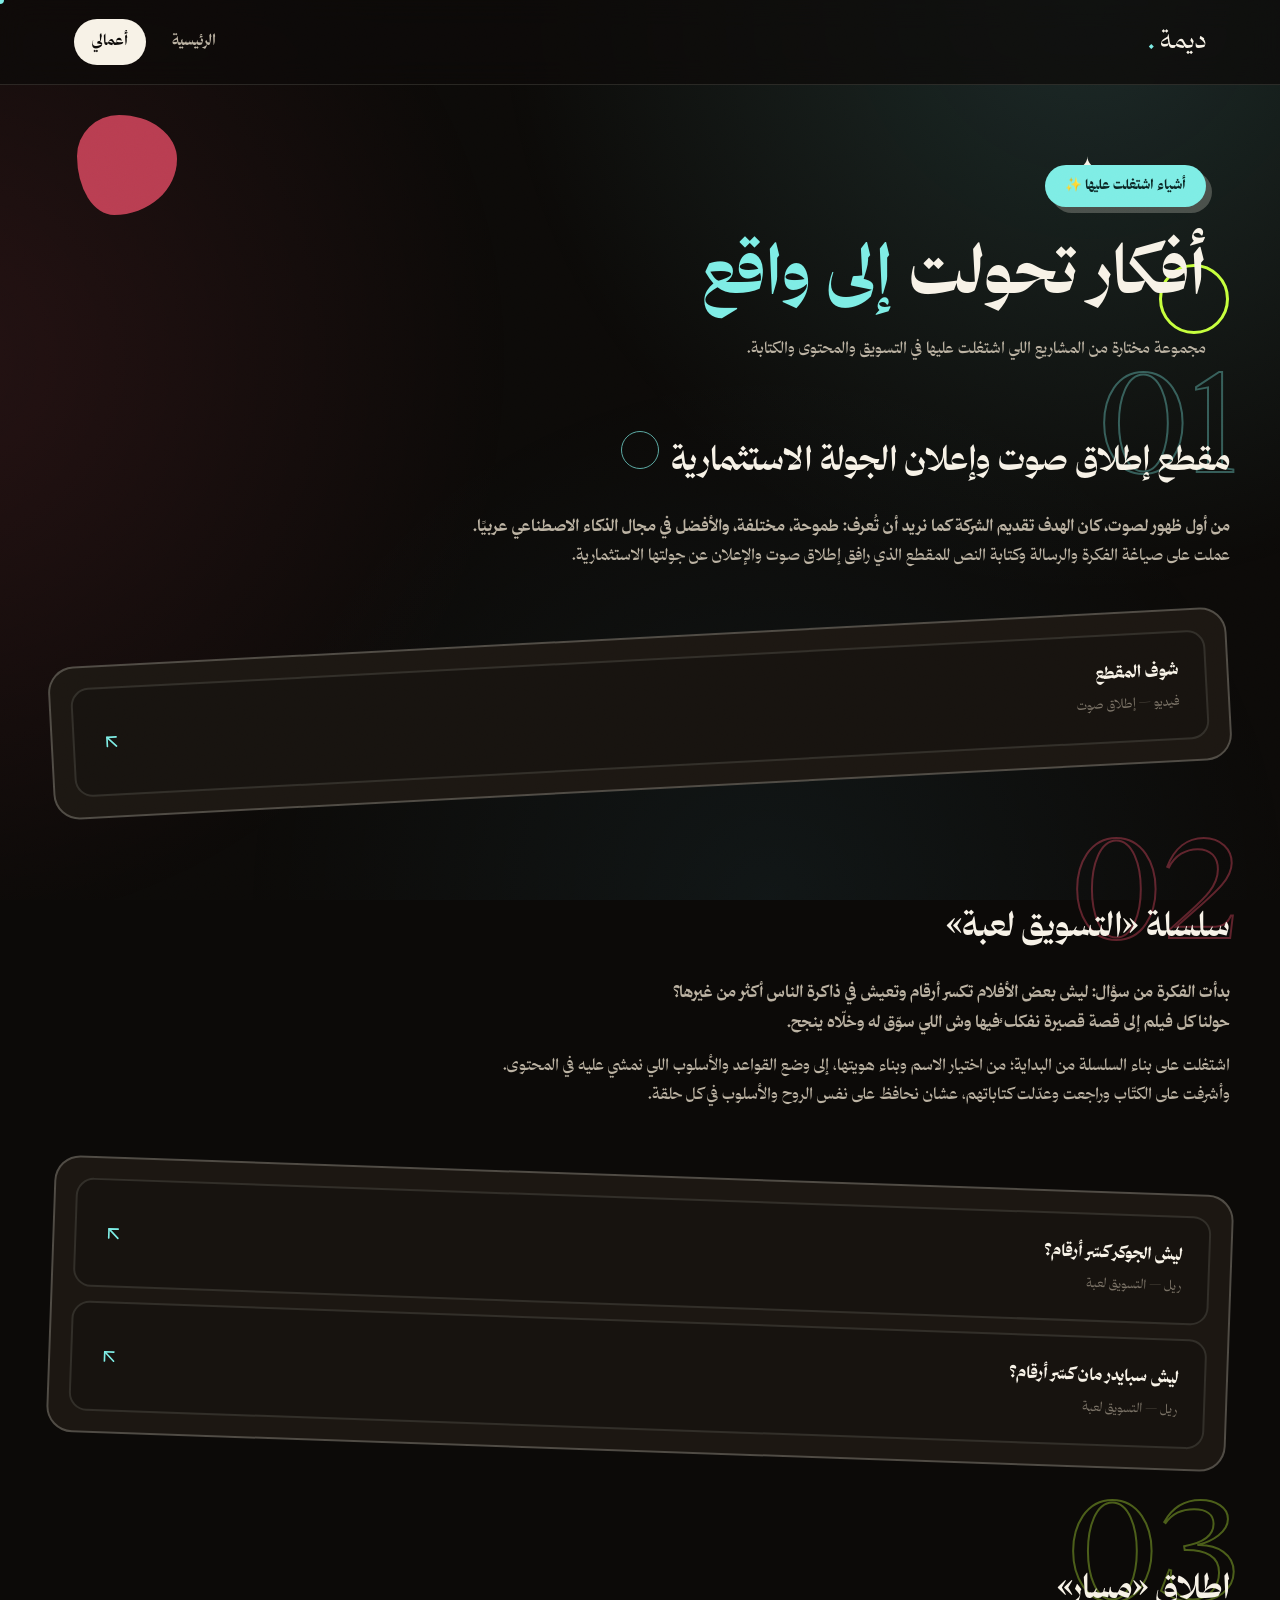
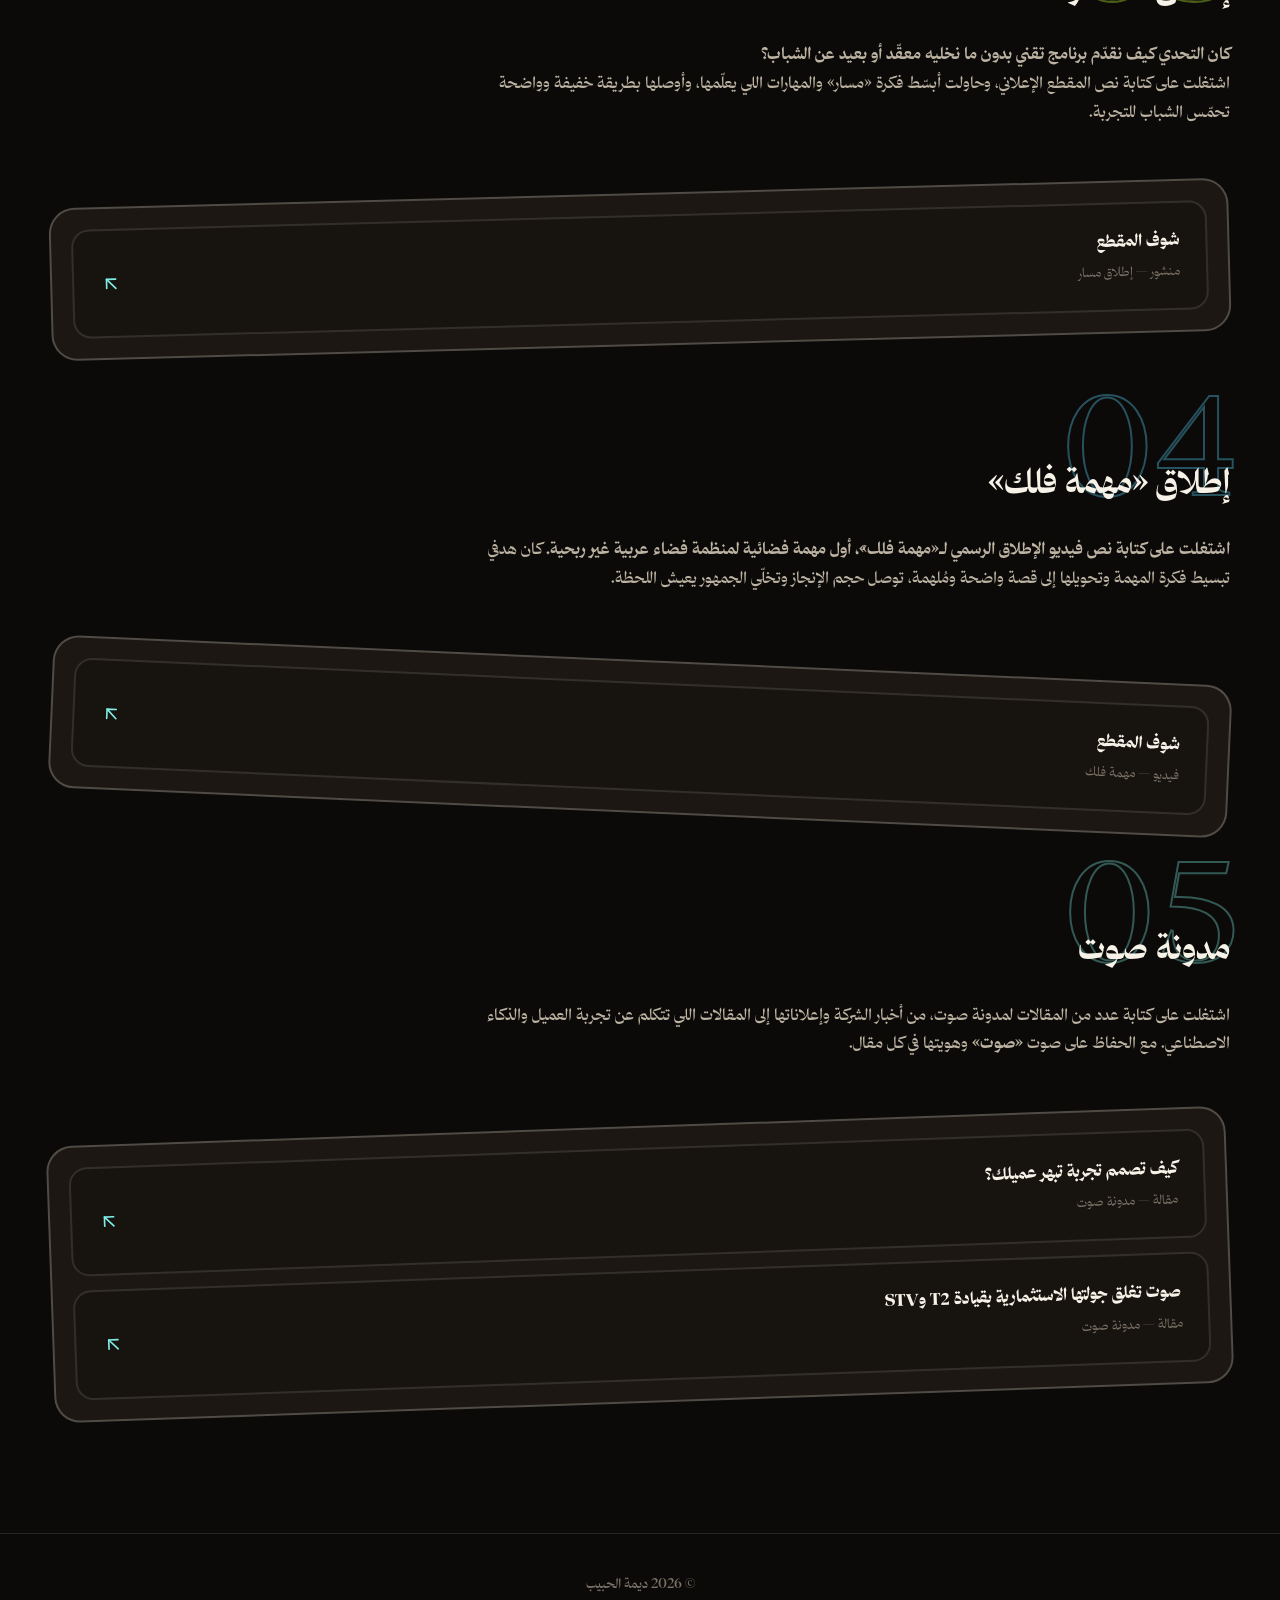
==== commit ec2d9dc1: "Revert to the previous bold/playful design Back out the single-page star-path redesign and restore t" ====
--- a/projects.html
+++ b/projects.html
@@ -2,11 +2,165 @@
 <html lang="ar" dir="rtl">
 <head>
   <meta charset="UTF-8" />
-  <meta http-equiv="refresh" content="0; url=index.html#path" />
-  <link rel="canonical" href="index.html#path" />
-  <title>ديمة الحبيب</title>
+  <meta name="viewport" content="width=device-width, initial-scale=1.0" />
+  <title>أعمالي — ديمة الحبيب</title>
+  <meta name="description" content="أشياء اشتغلت عليها — أعمال ومشاريع ديمة الحبيب في التسويق والمحتوى." />
+  <link rel="stylesheet" href="css/style.css" />
 </head>
 <body>
-  <p>تم نقل هذه الصفحة، <a href="index.html#path">تابعي من هنا</a>.</p>
+
+  <nav class="site-nav">
+    <div class="container">
+      <a href="index.html" class="brand">ديمة<span class="dot">.</span></a>
+      <div class="nav-links">
+        <a href="index.html">الرئيسية</a>
+        <a href="projects.html" class="active">أعمالي</a>
+      </div>
+    </div>
+  </nav>
+
+  <header class="page-header">
+    <div class="shape-layer">
+      <div class="shape-wrap" data-depth="16" style="top:10%; inset-inline-end:6%;">
+        <div class="shape shape-blob" style="width:100px;height:100px;background:var(--pink);opacity:.7;"></div>
+      </div>
+      <div class="shape-wrap" data-depth="-12" style="top:60%; inset-inline-start:4%;">
+        <div class="shape shape-ring" style="width:70px;height:70px;color:var(--lime);"></div>
+      </div>
+      <div class="shape-wrap" data-depth="20" style="top:20%; inset-inline-start:14%;">
+        <div class="shape shape-star" style="font-family:'Thmanyah Serif Display',serif; font-size:2rem; color:var(--gold);">✦</div>
+      </div>
+    </div>
+    <div class="container">
+      <div class="eyebrow reveal">أشياء اشتغلت عليها ✨</div>
+      <h1 class="reveal">أفكار تحولت <span class="accent-word">إلى واقع</span></h1>
+      <p class="reveal">مجموعة مختارة من المشاريع اللي اشتغلت عليها في التسويق والمحتوى والكتابة.</p>
+    </div>
+  </header>
+
+  <main class="projects-list container">
+
+    <!-- 1: صوت launch -->
+    <article class="project-card reveal">
+      <span class="project-index">01</span>
+      <div class="project-body">
+        <h2 class="project-title">مقطع إطلاق صوت وإعلان الجولة الاستثمارية</h2>
+        <p class="project-desc"><strong>من أول ظهور لصوت، كان الهدف تقديم الشركة كما نريد أن تُعرف: طموحة، مختلفة، والأفضل في مجال الذكاء الاصطناعي عربيًا.</strong> عملت على صياغة الفكرة والرسالة وكتابة النص للمقطع الذي رافق إطلاق صوت والإعلان عن جولتها الاستثمارية.</p>
+      </div>
+      <div class="embed-frame">
+        <div class="link-cards">
+          <a class="link-card" href="https://youtu.be/bXi3YapOhQ0" target="_blank" rel="noopener">
+            <div>
+              <div class="link-title">شوف المقطع</div>
+              <div class="link-label">فيديو — إطلاق صوت</div>
+            </div>
+            <svg class="link-icon" viewBox="0 0 24 24" fill="none" stroke="currentColor" stroke-width="1.8" stroke-linecap="round" stroke-linejoin="round"><path d="M7 17 17 7"/><path d="M7 7h10v10"/></svg>
+          </a>
+        </div>
+      </div>
+    </article>
+
+    <!-- 2: التسويق لعبة -->
+    <article class="project-card reveal">
+      <span class="project-index">02</span>
+      <div class="project-body">
+        <h2 class="project-title">سلسلة «التسويق لعبة»</h2>
+        <p class="project-desc"><strong>بدأت الفكرة من سؤال: ليش بعض الأفلام تكسر أرقام وتعيش في ذاكرة الناس أكثر من غيرها؟<br />حولنا كل فيلم إلى قصة قصيرة نفكك فيها وش اللي سوّق له وخلّاه ينجح.</strong></p>
+        <p class="project-desc">اشتغلت على بناء السلسلة من البداية؛ من اختيار الاسم وبناء هويتها، إلى وضع القواعد والأسلوب اللي نمشي عليه في المحتوى. وأشرفت على الكتّاب وراجعت وعدّلت كتاباتهم، عشان نحافظ على نفس الروح والأسلوب في كل حلقة.</p>
+      </div>
+      <div class="embed-frame">
+        <div class="link-cards">
+          <a class="link-card" href="https://www.instagram.com/makhrajsa/reel/DW60jWRjCCx/" target="_blank" rel="noopener">
+            <div>
+              <div class="link-title">ليش الجوكر كسّر أرقام؟</div>
+              <div class="link-label">ريل — التسويق لعبة</div>
+            </div>
+            <svg class="link-icon" viewBox="0 0 24 24" fill="none" stroke="currentColor" stroke-width="1.8" stroke-linecap="round" stroke-linejoin="round"><path d="M7 17 17 7"/><path d="M7 7h10v10"/></svg>
+          </a>
+          <a class="link-card" href="https://www.instagram.com/reel/DYsIWjMstiy/" target="_blank" rel="noopener">
+            <div>
+              <div class="link-title">ليش سبايدر مان كسّر أرقام؟</div>
+              <div class="link-label">ريل — التسويق لعبة</div>
+            </div>
+            <svg class="link-icon" viewBox="0 0 24 24" fill="none" stroke="currentColor" stroke-width="1.8" stroke-linecap="round" stroke-linejoin="round"><path d="M7 17 17 7"/><path d="M7 7h10v10"/></svg>
+          </a>
+        </div>
+      </div>
+    </article>
+
+    <!-- 3: مسار -->
+    <article class="project-card reveal">
+      <span class="project-index">03</span>
+      <div class="project-body">
+        <h2 class="project-title">إطلاق «مسار»</h2>
+        <p class="project-desc"><strong>كان التحدي كيف نقدّم برنامج تقني بدون ما نخليه معقّد أو بعيد عن الشباب؟</strong><br />اشتغلت على كتابة نص المقطع الإعلاني، وحاولت أبسّط فكرة «مسار» والمهارات اللي يعلّمها، وأوصلها بطريقة خفيفة وواضحة تحمّس الشباب للتجربة.</p>
+      </div>
+      <div class="embed-frame">
+        <div class="link-cards">
+          <a class="link-card" href="https://x.com/devWithSANI/status/1844779348592648451" target="_blank" rel="noopener">
+            <div>
+              <div class="link-title">شوف المقطع</div>
+              <div class="link-label">منشور — إطلاق مسار</div>
+            </div>
+            <svg class="link-icon" viewBox="0 0 24 24" fill="none" stroke="currentColor" stroke-width="1.8" stroke-linecap="round" stroke-linejoin="round"><path d="M7 17 17 7"/><path d="M7 7h10v10"/></svg>
+          </a>
+        </div>
+      </div>
+    </article>
+
+    <!-- 4: مهمة فلك -->
+    <article class="project-card reveal">
+      <span class="project-index">04</span>
+      <div class="project-body">
+        <h2 class="project-title">إطلاق «مهمة فلك»</h2>
+        <p class="project-desc"><strong>اشتغلت على كتابة نص فيديو الإطلاق الرسمي لـ«مهمة فلك»، أول مهمة فضائية لمنظمة فضاء عربية غير ربحية.</strong> كان هدفي تبسيط فكرة المهمة وتحويلها إلى قصة واضحة ومُلهمة، توصل حجم الإنجاز وتخلّي الجمهور يعيش اللحظة.</p>
+      </div>
+      <div class="embed-frame">
+        <div class="link-cards">
+          <a class="link-card" href="https://drive.google.com/file/d/1r0atZQde7FcO2r1dvAT44qNSZ7rBFGru/view" target="_blank" rel="noopener">
+            <div>
+              <div class="link-title">شوف المقطع</div>
+              <div class="link-label">فيديو — مهمة فلك</div>
+            </div>
+            <svg class="link-icon" viewBox="0 0 24 24" fill="none" stroke="currentColor" stroke-width="1.8" stroke-linecap="round" stroke-linejoin="round"><path d="M7 17 17 7"/><path d="M7 7h10v10"/></svg>
+          </a>
+        </div>
+      </div>
+    </article>
+
+    <!-- 5: مدونة صوت -->
+    <article class="project-card reveal">
+      <span class="project-index">05</span>
+      <div class="project-body">
+        <h2 class="project-title">مدونة صوت</h2>
+        <p class="project-desc">اشتغلت على كتابة عدد من المقالات لمدونة صوت، من أخبار الشركة وإعلاناتها إلى المقالات اللي تتكلم عن تجربة العميل والذكاء الاصطناعي. مع الحفاظ على صوت <strong>«صوت»</strong> وهويتها في كل مقال.</p>
+      </div>
+      <div class="embed-frame">
+        <div class="link-cards">
+          <a class="link-card" href="https://www.sawt.sa/blogs/how-do-you-design-a-customer-experience-that-truly-wows-your-audience" target="_blank" rel="noopener">
+            <div>
+              <div class="link-title">كيف تصمم تجربة تبهر عميلك؟</div>
+              <div class="link-label">مقالة — مدونة صوت</div>
+            </div>
+            <svg class="link-icon" viewBox="0 0 24 24" fill="none" stroke="currentColor" stroke-width="1.8" stroke-linecap="round" stroke-linejoin="round"><path d="M7 17 17 7"/><path d="M7 7h10v10"/></svg>
+          </a>
+          <a class="link-card" href="https://www.sawt.sa/blogs/sawt-closes-investment-round-led-by-t2-and-stv-to-redefine-the-future-of-customer-service-in-the-region" target="_blank" rel="noopener">
+            <div>
+              <div class="link-title">صوت تغلق جولتها الاستثمارية بقيادة T2 وSTV</div>
+              <div class="link-label">مقالة — مدونة صوت</div>
+            </div>
+            <svg class="link-icon" viewBox="0 0 24 24" fill="none" stroke="currentColor" stroke-width="1.8" stroke-linecap="round" stroke-linejoin="round"><path d="M7 17 17 7"/><path d="M7 7h10v10"/></svg>
+          </a>
+        </div>
+      </div>
+    </article>
+
+  </main>
+
+  <footer class="site-footer">
+    <div class="container">© 2026 ديمة الحبيب</div>
+  </footer>
+
+  <script src="js/main.js"></script>
 </body>
 </html>
--- a/css/style.css
+++ b/css/style.css
@@ -0,0 +1,634 @@
+/* ===== Fonts ===== */
+@font-face {
+  font-family: "Thmanyah Serif Display";
+  src: url("../fonts/ThmanyahSerifDisplay-Regular.otf") format("opentype");
+  font-weight: 400;
+  font-style: normal;
+  font-display: swap;
+}
+@font-face {
+  font-family: "Thmanyah Serif Display";
+  src: url("../fonts/ThmanyahSerifDisplay-Medium.otf") format("opentype");
+  font-weight: 500;
+  font-style: normal;
+  font-display: swap;
+}
+@font-face {
+  font-family: "Thmanyah Serif Display";
+  src: url("../fonts/ThmanyahSerifDisplay-Bold.otf") format("opentype");
+  font-weight: 700;
+  font-style: normal;
+  font-display: swap;
+}
+@font-face {
+  font-family: "Thmanyah Serif Display";
+  src: url("../fonts/ThmanyahSerifDisplay-Black.otf") format("opentype");
+  font-weight: 900;
+  font-style: normal;
+  font-display: swap;
+}
+@font-face {
+  font-family: "Thmanyah Serif Text";
+  src: url("../fonts/ThmanyahSerifText-Bold.otf") format("opentype");
+  font-weight: 700;
+  font-style: normal;
+  font-display: swap;
+}
+@font-face {
+  font-family: "Thmanyah Serif Text";
+  src: url("../fonts/ThmanyahSerifText-Black.otf") format("opentype");
+  font-weight: 900;
+  font-style: normal;
+  font-display: swap;
+}
+
+/* ===== Reset ===== */
+* {
+  margin: 0;
+  padding: 0;
+  box-sizing: border-box;
+}
+
+:root {
+  --bg: #0c0a08;
+  --bg-alt: #17130f;
+  --bg-card: #1c1712;
+  --line: rgba(247, 242, 231, 0.12);
+  --line-strong: rgba(247, 242, 231, 0.24);
+  --fg: #f7f2e7;
+  --fg-dim: #bcb3a3;
+  --fg-faint: #7a7266;
+  --accent: #7eede5;
+  --accent-ink: #0b2624;
+  --pink: #ff5470;
+  --lime: #c6ff3d;
+  --sky: #5ad8ff;
+  --radius: 26px;
+  --max-w: 1180px;
+  --tilt-1: -3deg;
+  --tilt-2: 2deg;
+  --tilt-3: -1.5deg;
+  --tilt-4: 2.5deg;
+  --tilt-5: -2deg;
+}
+
+html {
+  scroll-behavior: smooth;
+}
+
+body {
+  background: var(--bg);
+  color: var(--fg);
+  font-family: "Thmanyah Serif Display", serif;
+  font-weight: 400;
+  line-height: 1.75;
+  overflow-x: hidden;
+  cursor: none;
+  -webkit-font-smoothing: antialiased;
+}
+
+strong, b {
+  font-family: "Thmanyah Serif Text", "Thmanyah Serif Display", serif;
+  font-weight: 700;
+}
+
+@media (hover: none), (pointer: coarse) {
+  body { cursor: auto; }
+}
+
+.display {
+  font-family: "Thmanyah Serif Display", serif;
+}
+
+/* grain texture */
+body::after {
+  content: "";
+  position: fixed;
+  inset: 0;
+  z-index: 998;
+  pointer-events: none;
+  opacity: 0.05;
+  mix-blend-mode: overlay;
+  background-image: url("data:image/svg+xml;utf8,<svg xmlns='http://www.w3.org/2000/svg' width='120' height='120'><filter id='n'><feTurbulence type='fractalNoise' baseFrequency='0.9' numOctaves='2' stitchTiles='stitch'/></filter><rect width='100%25' height='100%25' filter='url(%23n)'/></svg>");
+}
+
+body::before {
+  content: "";
+  position: fixed;
+  inset: 0;
+  z-index: -1;
+  background:
+    radial-gradient(circle at 85% 0%, rgba(126, 237, 229, 0.14), transparent 42%),
+    radial-gradient(circle at -5% 40%, rgba(255, 84, 112, 0.10), transparent 40%),
+    radial-gradient(circle at 60% 100%, rgba(90, 216, 255, 0.06), transparent 45%);
+  pointer-events: none;
+}
+
+a {
+  color: inherit;
+  text-decoration: none;
+}
+
+ul { list-style: none; }
+img, video, iframe { max-width: 100%; display: block; }
+
+.container {
+  max-width: var(--max-w);
+  margin: 0 auto;
+  padding: 0 24px;
+  position: relative;
+}
+
+/* ===== Custom cursor ===== */
+.cursor-dot, .cursor-ring {
+  position: fixed;
+  top: 0;
+  left: 0;
+  pointer-events: none;
+  z-index: 999;
+  border-radius: 50%;
+  transform: translate(-50%, -50%);
+  will-change: transform;
+}
+.cursor-dot {
+  width: 8px;
+  height: 8px;
+  background: var(--accent);
+}
+.cursor-ring {
+  width: 38px;
+  height: 38px;
+  border: 1.5px solid var(--accent);
+  transition: width 0.25s ease, height 0.25s ease, border-color 0.25s ease, opacity 0.25s ease;
+  opacity: 0.7;
+}
+.cursor-ring.is-hover {
+  width: 64px;
+  height: 64px;
+  border-color: var(--pink);
+  opacity: 1;
+}
+@media (hover: none), (pointer: coarse) {
+  .cursor-dot, .cursor-ring { display: none; }
+}
+
+/* ===== Floating shapes ===== */
+.shape-layer {
+  position: absolute;
+  inset: 0;
+  overflow: hidden;
+  pointer-events: none;
+  z-index: 0;
+}
+.shape-wrap {
+  position: absolute;
+  will-change: transform;
+}
+.shape {
+  will-change: transform;
+}
+.shape-blob {
+  border-radius: 42% 58% 63% 37% / 41% 44% 56% 59%;
+  animation: float-blob 9s ease-in-out infinite;
+}
+.shape-ring {
+  border-radius: 50%;
+  border: 3px solid currentColor;
+  animation: float-spin 16s linear infinite;
+}
+.shape-star {
+  animation: float-wiggle 6s ease-in-out infinite;
+}
+@keyframes float-blob {
+  0%, 100% { transform: translate(0, 0) rotate(0deg) scale(1); }
+  33% { transform: translate(12px, -18px) rotate(8deg) scale(1.05); }
+  66% { transform: translate(-14px, 10px) rotate(-6deg) scale(0.97); }
+}
+@keyframes float-spin {
+  from { transform: rotate(0deg); }
+  to { transform: rotate(360deg); }
+}
+@keyframes float-wiggle {
+  0%, 100% { transform: rotate(0deg) translateY(0); }
+  50% { transform: rotate(14deg) translateY(-10px); }
+}
+
+/* ===== Nav ===== */
+.site-nav {
+  position: sticky;
+  top: 0;
+  z-index: 50;
+  backdrop-filter: blur(14px);
+  background: rgba(12, 10, 8, 0.75);
+  border-bottom: 1px solid var(--line);
+}
+.site-nav .container {
+  display: flex;
+  align-items: center;
+  justify-content: space-between;
+  height: 84px;
+}
+.brand {
+  font-family: "Thmanyah Serif Display", serif;
+  font-size: 1.6rem;
+  display: inline-flex;
+  align-items: center;
+  gap: 4px;
+  transition: transform 0.35s cubic-bezier(0.34, 1.56, 0.64, 1);
+}
+.brand:hover { transform: rotate(-6deg) scale(1.08); }
+.brand .dot {
+  color: var(--accent);
+  font-size: 1.9rem;
+  line-height: 0;
+}
+.nav-links {
+  display: flex;
+  align-items: center;
+  gap: 8px;
+  font-size: 0.95rem;
+}
+.nav-links a {
+  position: relative;
+  padding: 10px 18px;
+  border-radius: 999px;
+  color: var(--fg-dim);
+  font-weight: 700;
+  transition: color 0.25s ease, background 0.25s ease, transform 0.25s ease;
+  display: inline-block;
+}
+.nav-links a:hover {
+  color: var(--bg);
+  background: var(--accent);
+  transform: rotate(-2deg);
+}
+.nav-links a.active {
+  color: var(--bg);
+  background: var(--fg);
+}
+
+/* ===== Hero ===== */
+.hero {
+  position: relative;
+  padding: 90px 0 40px;
+  isolation: isolate;
+}
+.hero-inner {
+  max-width: 900px;
+}
+.eyebrow {
+  display: inline-flex;
+  align-items: center;
+  gap: 10px;
+  font-size: 0.85rem;
+  color: var(--accent-ink);
+  background: var(--accent);
+  padding: 9px 20px;
+  border-radius: 999px;
+  margin-bottom: 32px;
+  font-weight: 900;
+  transform: rotate(-3deg);
+  box-shadow: 6px 6px 0 var(--line-strong);
+}
+
+.hero h1 {
+  font-family: "Thmanyah Serif Display", serif;
+  font-size: clamp(2.4rem, 7.2vw, 5.6rem);
+  line-height: 1.18;
+  letter-spacing: -0.01em;
+  text-wrap: balance;
+  position: relative;
+  z-index: 1;
+}
+.hero h1 .line-name {
+  display: block;
+  color: var(--fg);
+}
+.hero h1 .line-2 {
+  display: block;
+  color: var(--accent);
+  font-size: clamp(1.5rem, 4vw, 2.6rem);
+  margin-top: 10px;
+}
+.hero h1 .line-2 .line-2-dim {
+  color: rgba(126, 237, 229, 0.55);
+}
+
+.hero-sub {
+  margin-top: 34px;
+  font-size: clamp(1.02rem, 1.6vw, 1.2rem);
+  color: var(--fg-dim);
+  max-width: 700px;
+  font-weight: 500;
+  position: relative;
+  z-index: 1;
+}
+
+.hero-actions {
+  margin-top: 46px;
+  display: flex;
+  flex-wrap: wrap;
+  gap: 20px;
+  position: relative;
+  z-index: 1;
+}
+
+.btn {
+  display: inline-flex;
+  align-items: center;
+  gap: 12px;
+  padding: 18px 34px;
+  border-radius: 999px;
+  font-size: 1.02rem;
+  font-weight: 900;
+  transition: transform 0.3s cubic-bezier(0.34, 1.56, 0.64, 1), box-shadow 0.3s ease, background 0.3s ease, color 0.3s ease;
+  border: 2.5px solid var(--fg);
+  cursor: pointer;
+}
+.btn-primary {
+  background: var(--accent);
+  color: var(--accent-ink);
+  border-color: var(--accent);
+}
+.btn-secondary {
+  background: transparent;
+  color: var(--fg);
+}
+.btn:hover {
+  transform: translateY(-4px) rotate(-2deg);
+  box-shadow: 7px 9px 0 var(--pink);
+}
+.btn-primary:hover { box-shadow: 7px 9px 0 var(--fg); }
+.btn svg {
+  width: 20px;
+  height: 20px;
+  flex-shrink: 0;
+  transition: transform 0.3s ease;
+}
+.btn:hover svg { transform: translateX(-4px) rotate(-8deg); }
+
+/* ===== Skills sticker cloud ===== */
+/* ===== Closing ===== */
+.closing {
+  padding: 130px 0 70px;
+  border-top: 2px solid var(--line);
+  text-align: center;
+  position: relative;
+  overflow: hidden;
+}
+.closing h2 {
+  font-family: "Thmanyah Serif Display", serif;
+  font-size: clamp(1.9rem, 5vw, 3.2rem);
+  margin-bottom: 40px;
+  position: relative;
+  z-index: 1;
+}
+.closing h2 .accent-word {
+  color: var(--accent);
+  display: inline-block;
+  transform: rotate(-2deg);
+}
+
+.contact-row {
+  display: flex;
+  flex-wrap: wrap;
+  justify-content: center;
+  gap: 20px;
+  position: relative;
+  z-index: 1;
+}
+.contact-pill {
+  display: inline-flex;
+  align-items: center;
+  gap: 12px;
+  padding: 16px 30px;
+  border: 2.5px solid var(--fg);
+  border-radius: 999px;
+  font-size: 1rem;
+  font-weight: 900;
+  transition: transform 0.3s cubic-bezier(0.34, 1.56, 0.64, 1), background 0.3s ease, color 0.3s ease, box-shadow 0.3s ease;
+  direction: ltr;
+}
+.contact-pill:nth-child(1) { transform: rotate(-2deg); }
+.contact-pill:nth-child(2) { transform: rotate(2deg); }
+.contact-pill:nth-child(3) { transform: rotate(-1.5deg); }
+.contact-pill:hover {
+  background: var(--fg);
+  color: var(--bg);
+  transform: rotate(0deg) translateY(-4px) scale(1.04);
+  box-shadow: 6px 8px 0 var(--pink);
+}
+.contact-pill svg { width: 18px; height: 18px; }
+
+footer.site-footer {
+  padding: 40px 0;
+  text-align: center;
+  color: var(--fg-faint);
+  font-size: 0.85rem;
+  font-weight: 500;
+  border-top: 1px solid var(--line);
+}
+
+/* ===== Reveal animation ===== */
+.reveal {
+  opacity: 0;
+  transform: translateY(40px) rotate(-1.5deg) scale(0.96);
+  transition: opacity 0.75s cubic-bezier(0.16, 1, 0.3, 1), transform 0.75s cubic-bezier(0.16, 1, 0.3, 1);
+}
+.reveal.in-view {
+  opacity: 1;
+  transform: translateY(0) rotate(0deg) scale(1);
+}
+
+/* ===== Projects page ===== */
+.page-header {
+  padding: 80px 0 20px;
+  position: relative;
+}
+.page-header h1 {
+  font-family: "Thmanyah Serif Display", serif;
+  font-size: clamp(2.2rem, 6vw, 4.2rem);
+  line-height: 1.15;
+  position: relative;
+  z-index: 1;
+}
+.page-header h1 .accent-word { color: var(--accent); }
+.page-header p {
+  margin-top: 20px;
+  color: var(--fg-dim);
+  max-width: 640px;
+  font-weight: 500;
+  position: relative;
+  z-index: 1;
+}
+
+.projects-list {
+  padding: 50px 0 130px;
+  display: flex;
+  flex-direction: column;
+  gap: 110px;
+}
+
+.project-card {
+  position: relative;
+  display: grid;
+  grid-template-columns: 1fr;
+  gap: 30px;
+}
+
+.project-index {
+  position: absolute;
+  top: -64px;
+  inset-inline-start: -10px;
+  font-family: "Thmanyah Serif Display", serif;
+  font-size: clamp(4.5rem, 11vw, 9rem);
+  line-height: 1;
+  color: transparent;
+  -webkit-text-stroke: 2px var(--line-strong);
+  z-index: 0;
+  pointer-events: none;
+  user-select: none;
+}
+.project-card:nth-child(5n+1) .project-index { -webkit-text-stroke-color: rgba(126, 237, 229, 0.35); }
+.project-card:nth-child(5n+2) .project-index { -webkit-text-stroke-color: rgba(255,84,112,0.35); }
+.project-card:nth-child(5n+3) .project-index { -webkit-text-stroke-color: rgba(198,255,61,0.35); }
+.project-card:nth-child(5n+4) .project-index { -webkit-text-stroke-color: rgba(90,216,255,0.35); }
+.project-card:nth-child(5n+5) .project-index { -webkit-text-stroke-color: rgba(126, 237, 229, 0.35); }
+
+.project-body { position: relative; z-index: 1; }
+
+.project-title {
+  font-family: "Thmanyah Serif Display", serif;
+  font-size: clamp(1.5rem, 3vw, 2.1rem);
+  margin-bottom: 20px;
+}
+
+.project-desc {
+  color: var(--fg-dim);
+  font-size: 1.02rem;
+  max-width: 760px;
+  font-weight: 500;
+  margin-bottom: 36px;
+}
+.project-desc + .project-desc { margin-top: -22px; }
+
+.embed-frame {
+  background: var(--bg-card);
+  border: 2.5px solid var(--line-strong);
+  border-radius: var(--radius);
+  padding: 20px;
+  position: relative;
+  z-index: 1;
+  transition: transform 0.4s cubic-bezier(0.34, 1.56, 0.64, 1), box-shadow 0.4s ease, border-color 0.4s ease;
+}
+.project-card:nth-child(5n+1) .embed-frame { transform: rotate(var(--tilt-1)); }
+.project-card:nth-child(5n+2) .embed-frame { transform: rotate(var(--tilt-2)); }
+.project-card:nth-child(5n+3) .embed-frame { transform: rotate(var(--tilt-3)); }
+.project-card:nth-child(5n+4) .embed-frame { transform: rotate(var(--tilt-4)); }
+.project-card:nth-child(5n+5) .embed-frame { transform: rotate(var(--tilt-5)); }
+.embed-frame:hover {
+  transform: rotate(0deg) scale(1.015);
+  border-color: var(--accent);
+  box-shadow: 10px 14px 0 var(--line-strong);
+}
+
+.link-cards {
+  display: flex;
+  flex-direction: column;
+  gap: 14px;
+}
+
+.link-card {
+  display: flex;
+  align-items: center;
+  justify-content: space-between;
+  gap: 16px;
+  padding: 24px 26px;
+  border-radius: 18px;
+  background: var(--bg-alt);
+  border: 2px solid var(--line);
+  transition: border-color 0.25s ease, background 0.25s ease, transform 0.25s cubic-bezier(0.34, 1.56, 0.64, 1);
+}
+.link-card:hover {
+  border-color: var(--accent);
+  background: rgba(126, 237, 229, 0.08);
+  transform: translateX(-6px) scale(1.01);
+}
+.link-card .link-title {
+  font-weight: 900;
+  color: var(--fg);
+  font-size: 1.05rem;
+}
+.link-card .link-label {
+  font-size: 0.82rem;
+  color: var(--fg-faint);
+  margin-top: 5px;
+}
+.link-card .link-icon {
+  width: 22px;
+  height: 22px;
+  color: var(--accent);
+  flex-shrink: 0;
+  transform: scaleX(-1);
+  transition: transform 0.3s ease;
+}
+.link-card:hover .link-icon { transform: scaleX(-1) translateX(-4px) rotate(-10deg); }
+
+.video-embed {
+  position: relative;
+  width: 100%;
+  padding-top: 56.25%;
+  border-radius: 14px;
+  overflow: hidden;
+  background: #000;
+}
+.video-embed iframe { position: absolute; inset: 0; width: 100%; height: 100%; border: 0; }
+
+.drive-embed {
+  position: relative;
+  width: 100%;
+  padding-top: 75%;
+  border-radius: 14px;
+  overflow: hidden;
+  background: #000;
+}
+.drive-embed iframe { position: absolute; inset: 0; width: 100%; height: 100%; border: 0; }
+
+.social-embeds {
+  display: grid;
+  grid-template-columns: 1fr 1fr;
+  gap: 20px;
+}
+.social-embed-item {
+  background: var(--bg-alt);
+  border-radius: 14px;
+  overflow: hidden;
+  display: flex;
+  justify-content: center;
+  padding: 10px;
+}
+.tweet-embed-wrap { display: flex; justify-content: center; min-height: 60px; }
+.social-embed-item blockquote a,
+.tweet-embed-wrap blockquote a {
+  color: var(--accent);
+  font-size: 0.9rem;
+  text-decoration: underline;
+}
+
+/* ===== Responsive ===== */
+@media (max-width: 720px) {
+  .social-embeds { grid-template-columns: 1fr; }
+  .btn { width: 100%; justify-content: center; }
+  .hero-actions { flex-direction: column; }
+  .contact-row { flex-direction: column; align-items: center; }
+  .project-index { top: -40px; font-size: clamp(3.2rem, 18vw, 5rem); }
+  .projects-list { gap: 90px; }
+}
+
+@media (prefers-reduced-motion: reduce) {
+  .reveal { opacity: 1; transform: none; transition: none; }
+  .shape { animation: none !important; }
+  html { scroll-behavior: auto; }
+  .cursor-dot, .cursor-ring { display: none; }
+  body { cursor: auto; }
+}
